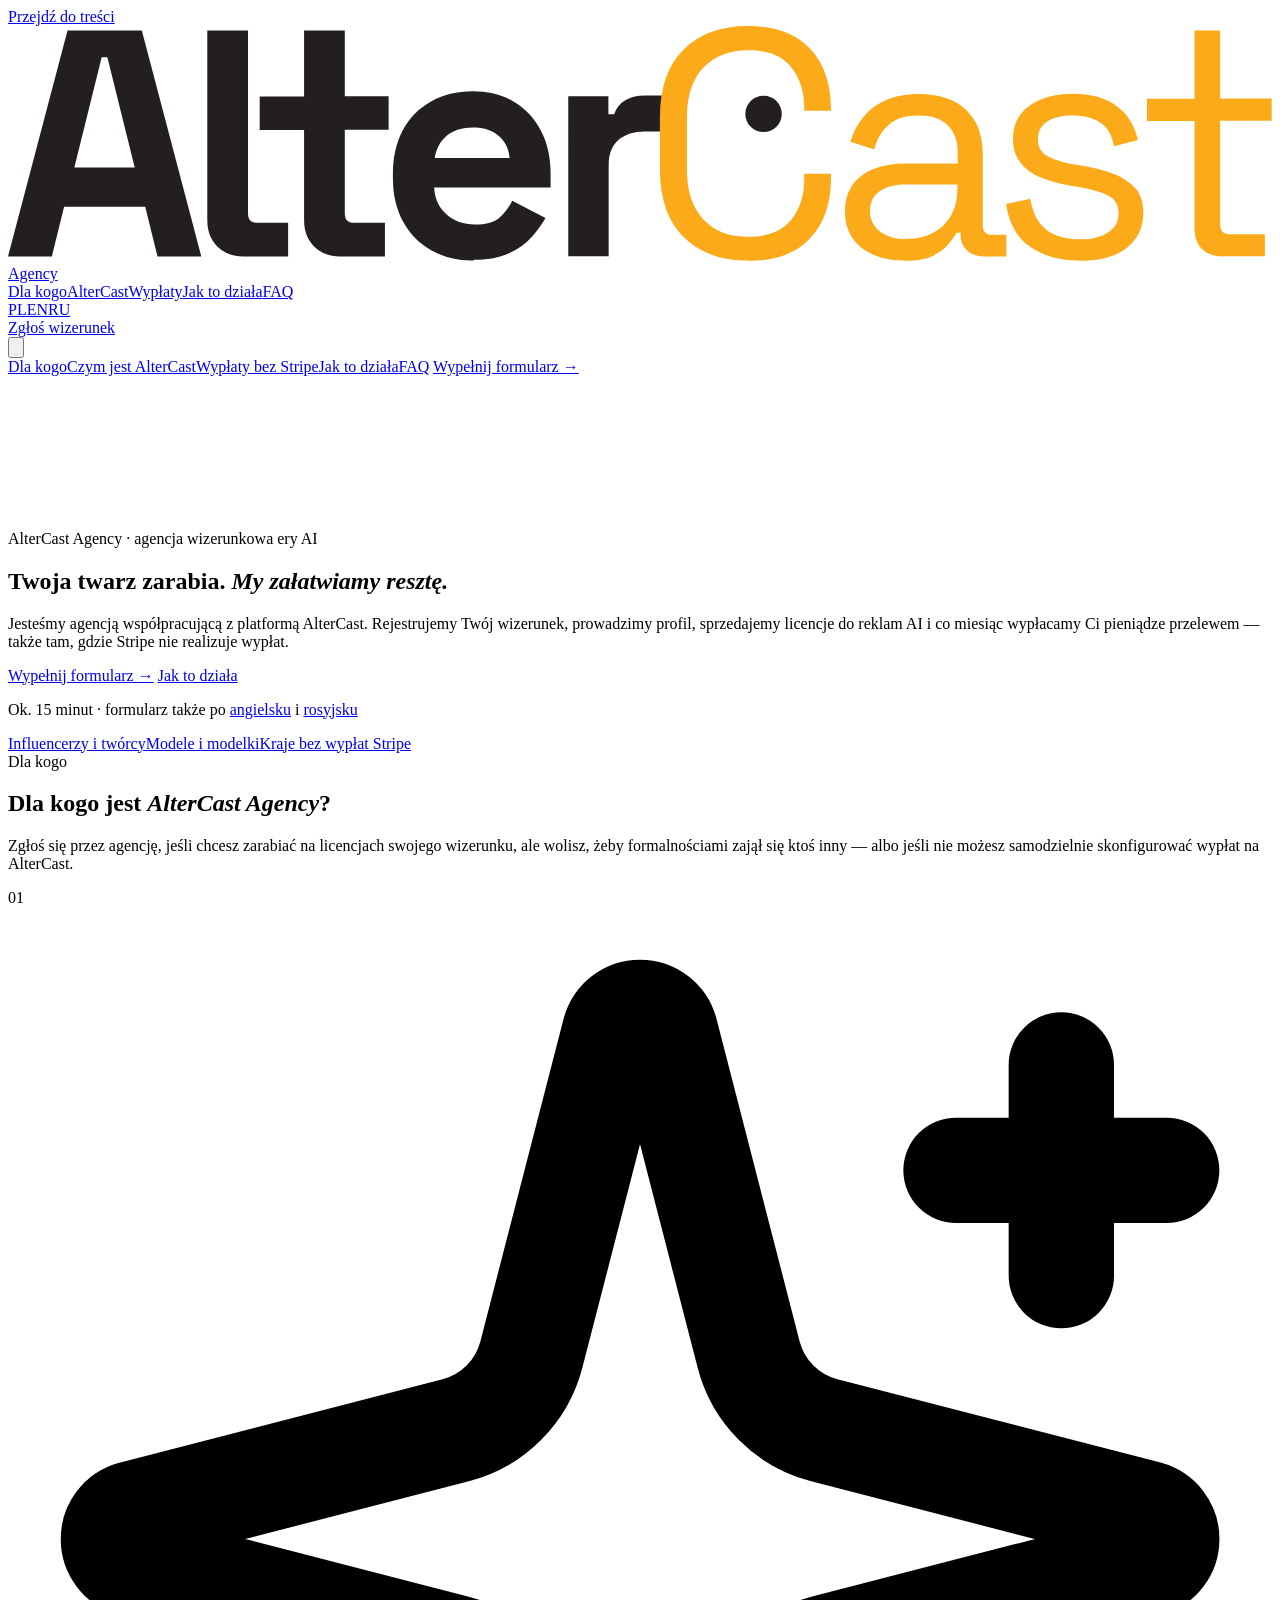
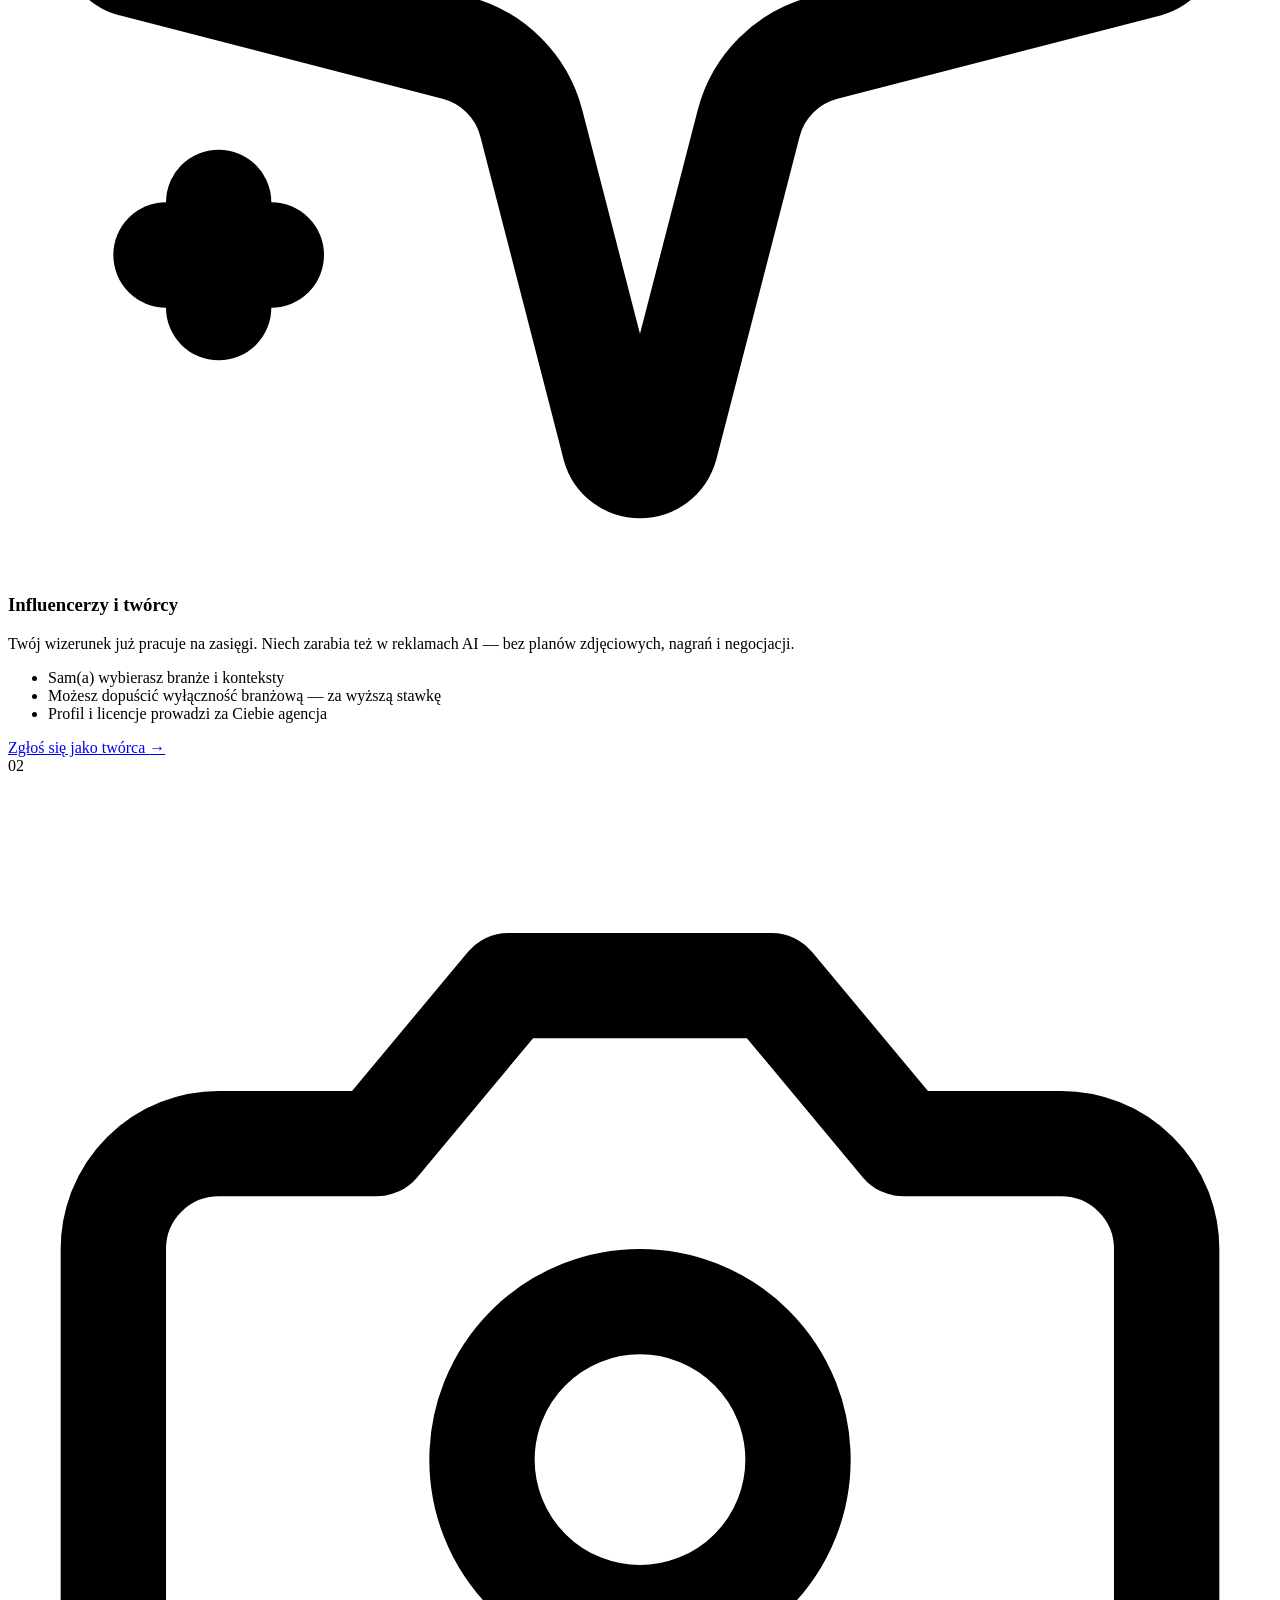
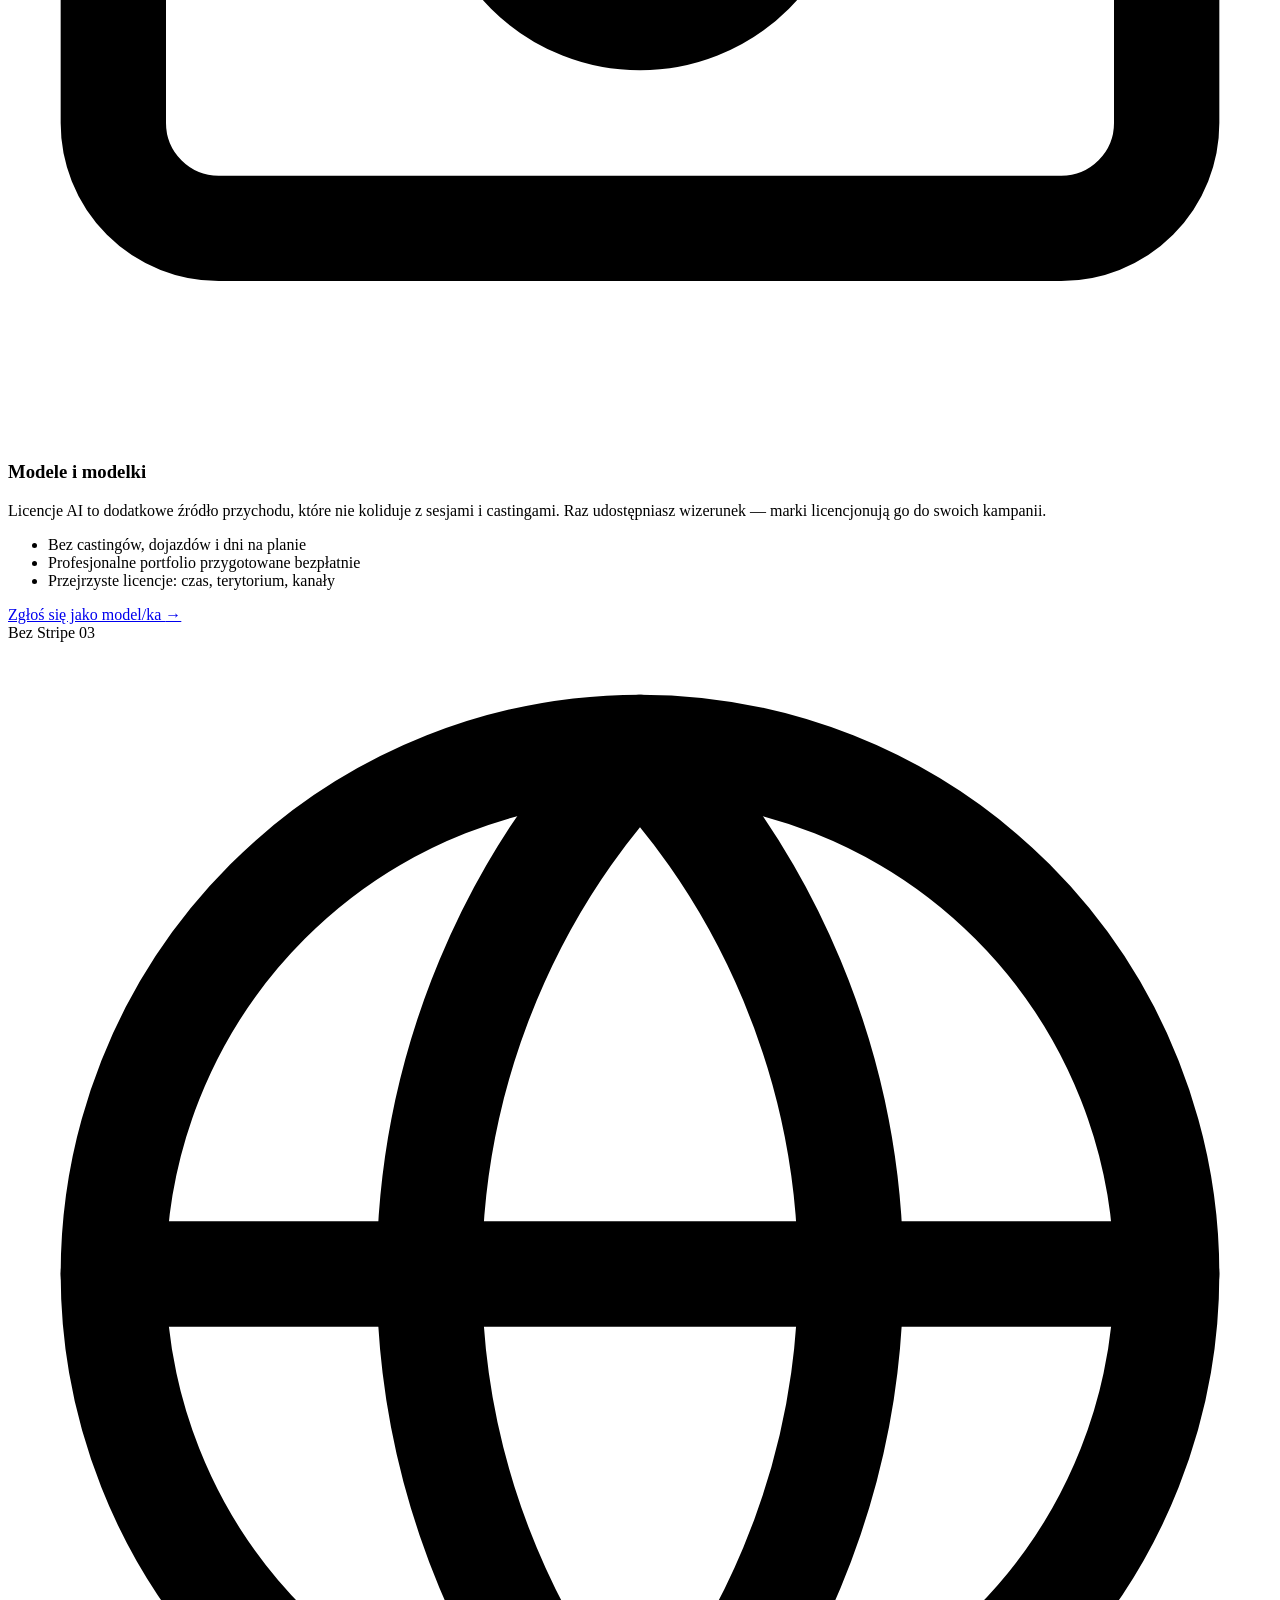
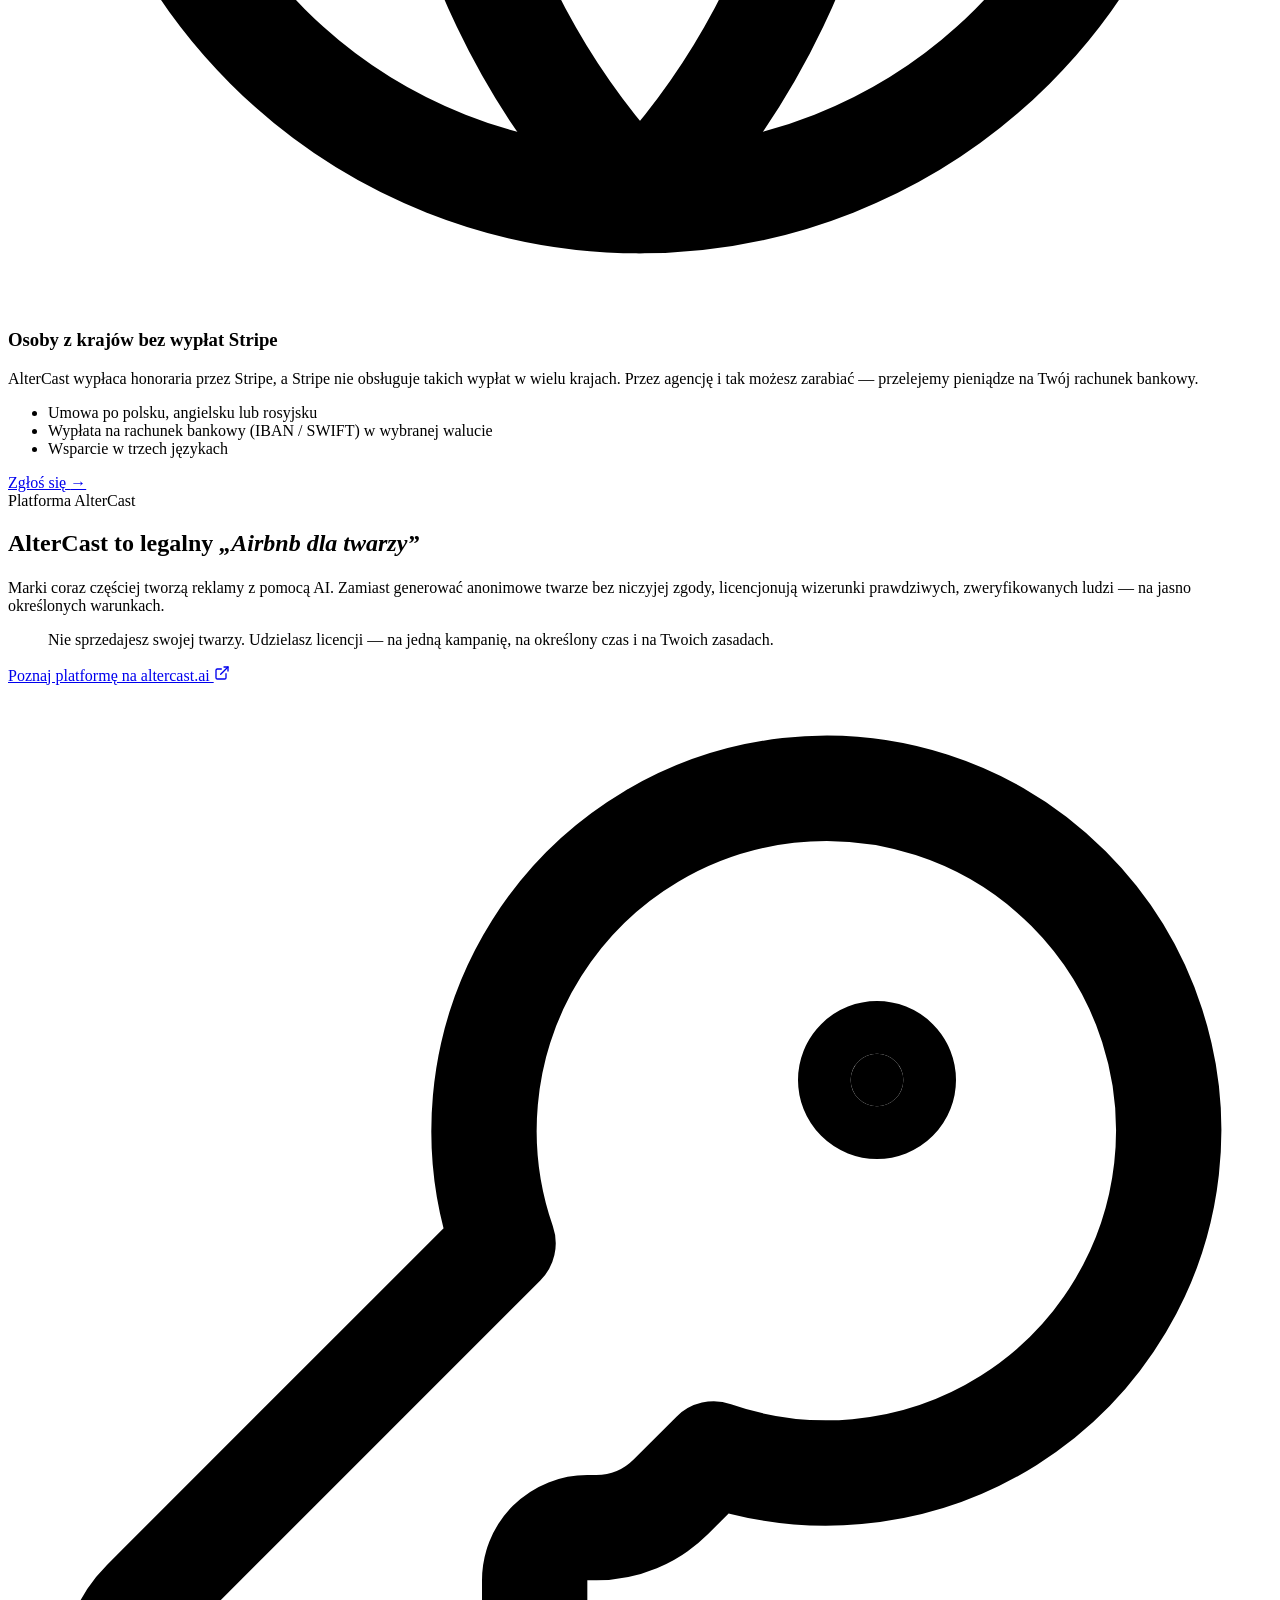
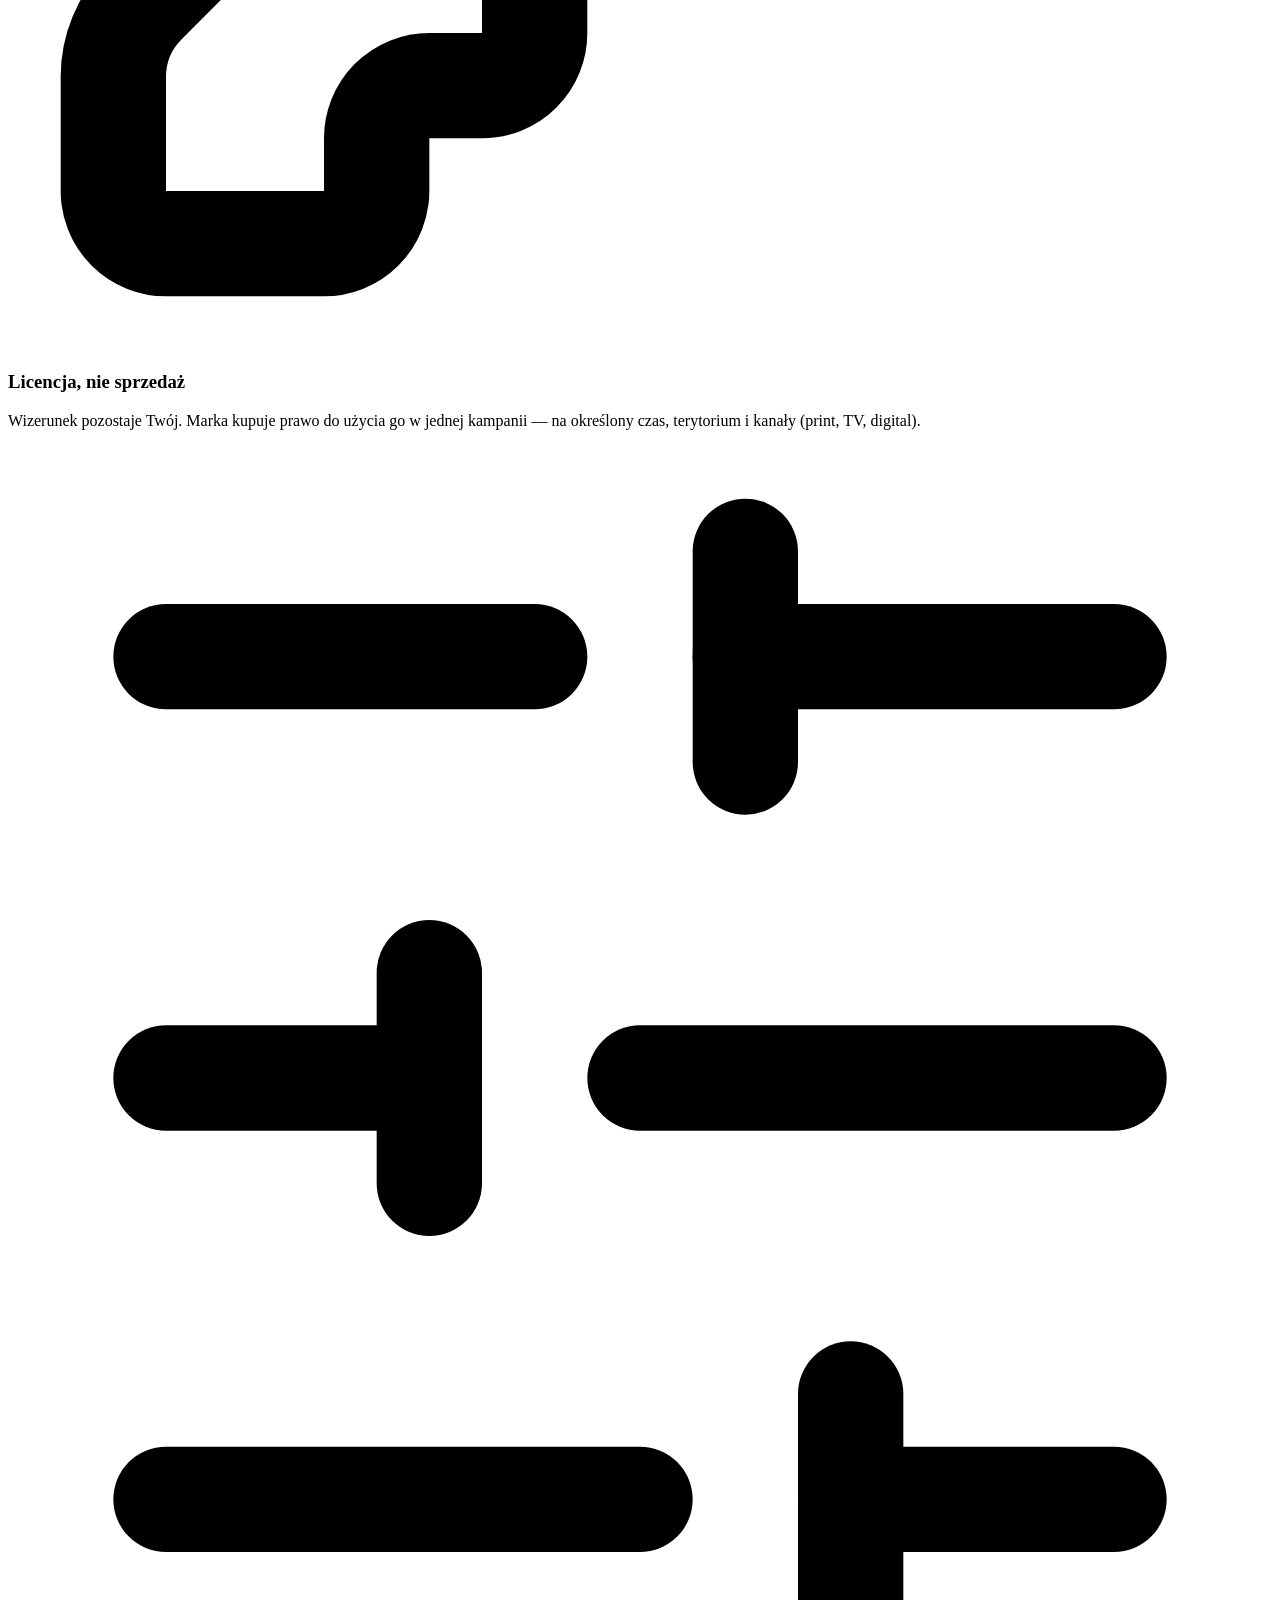
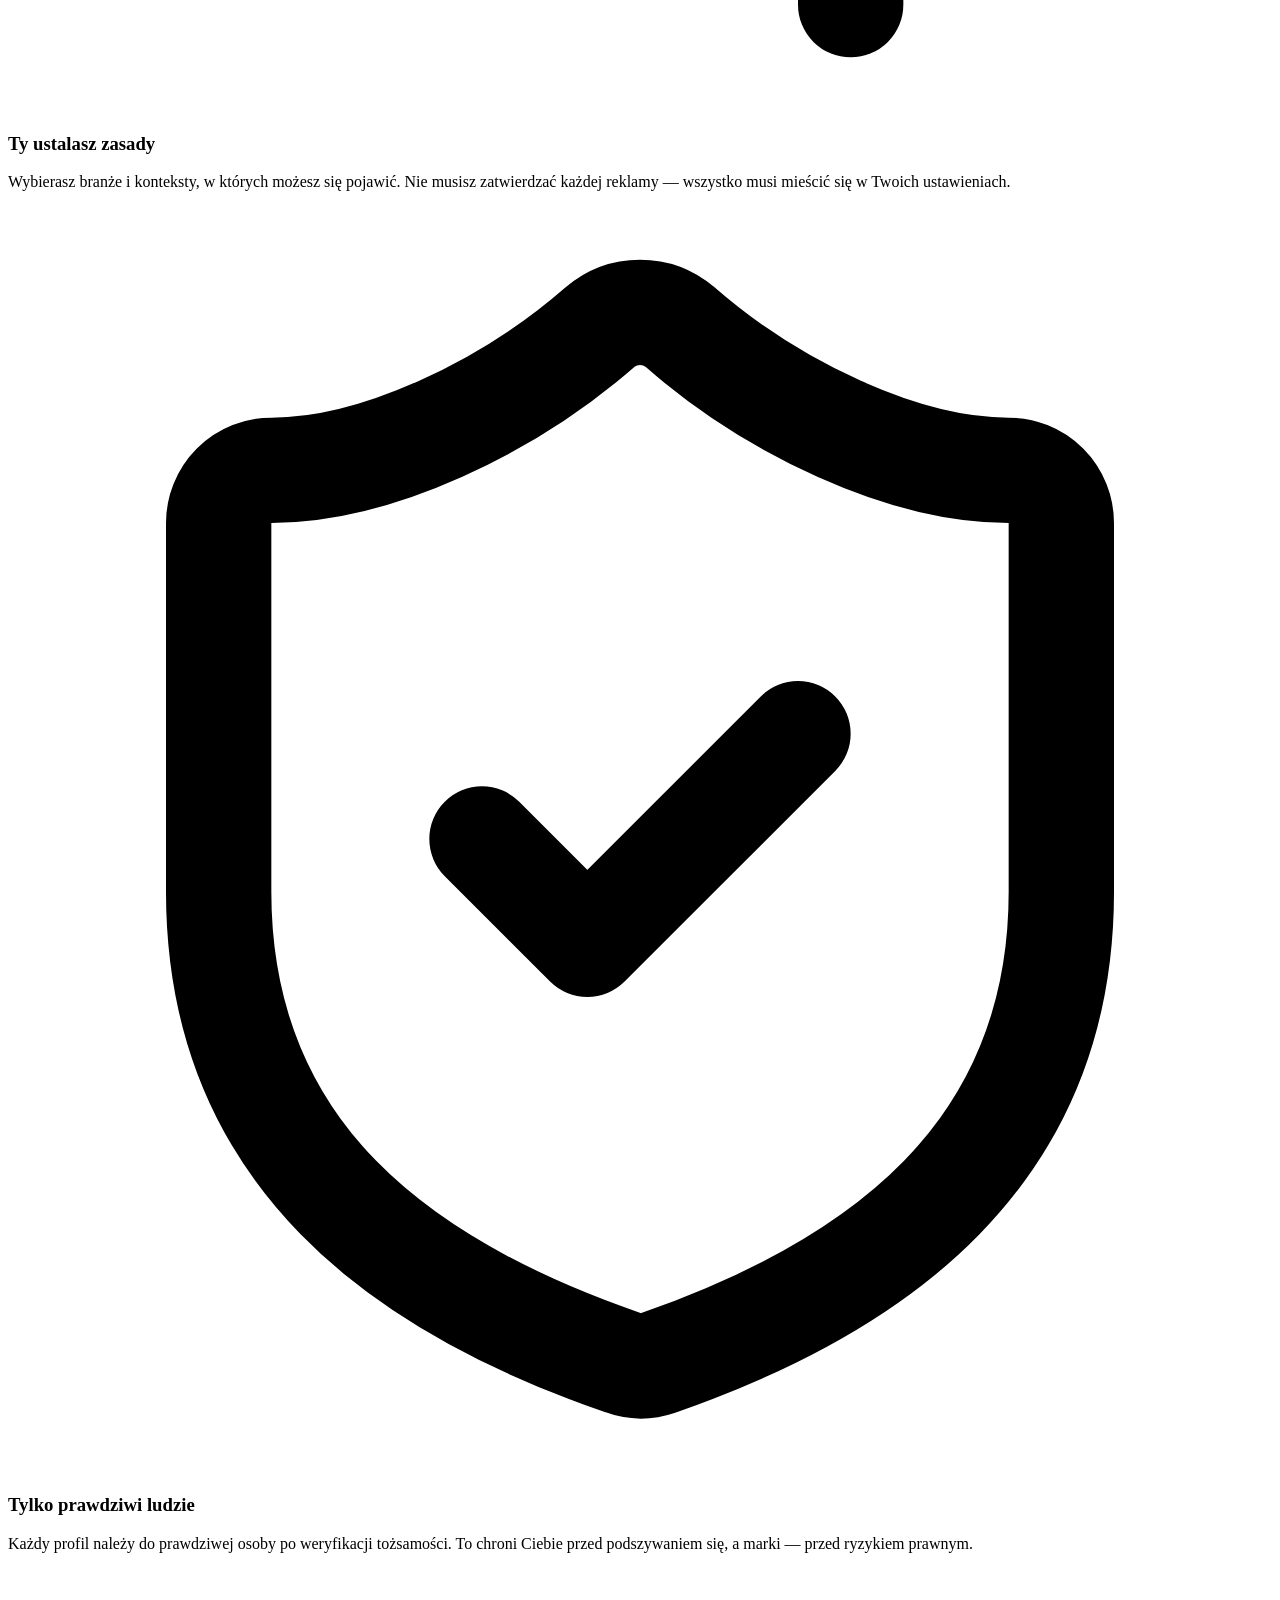
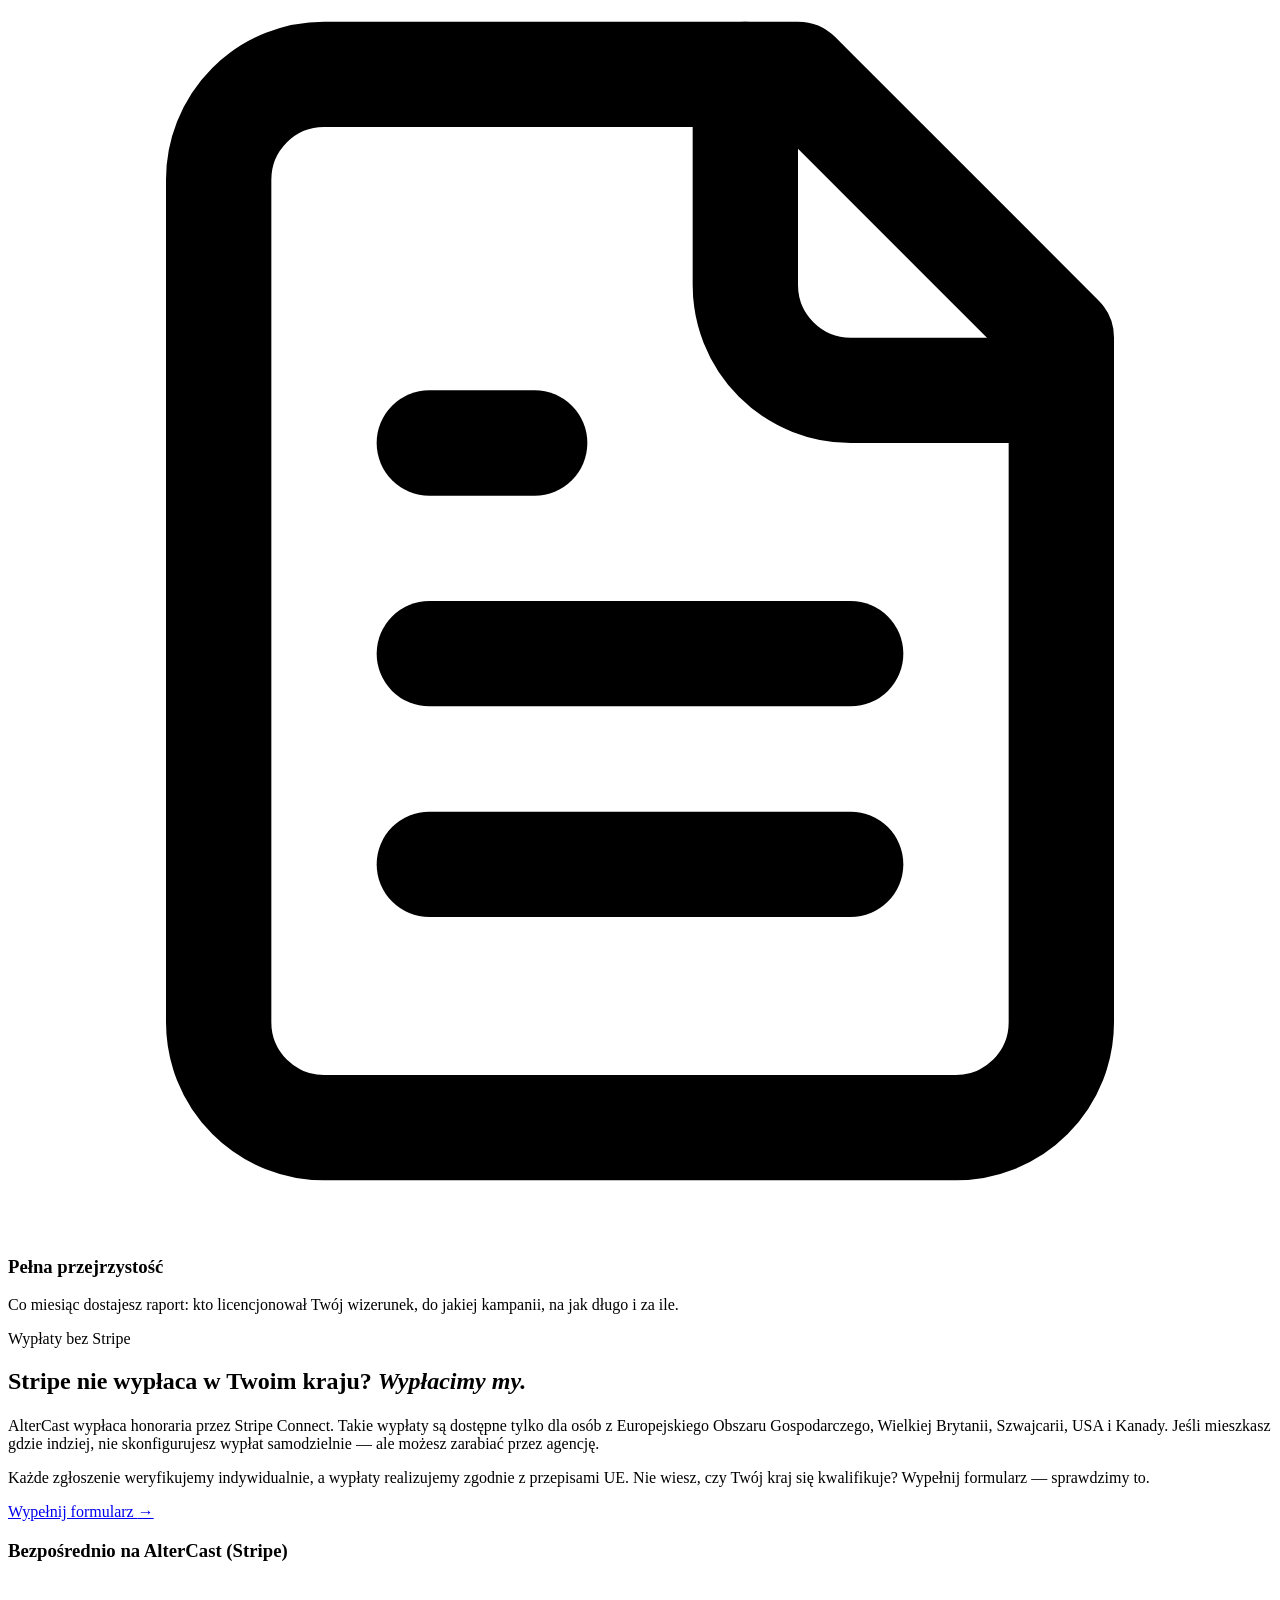
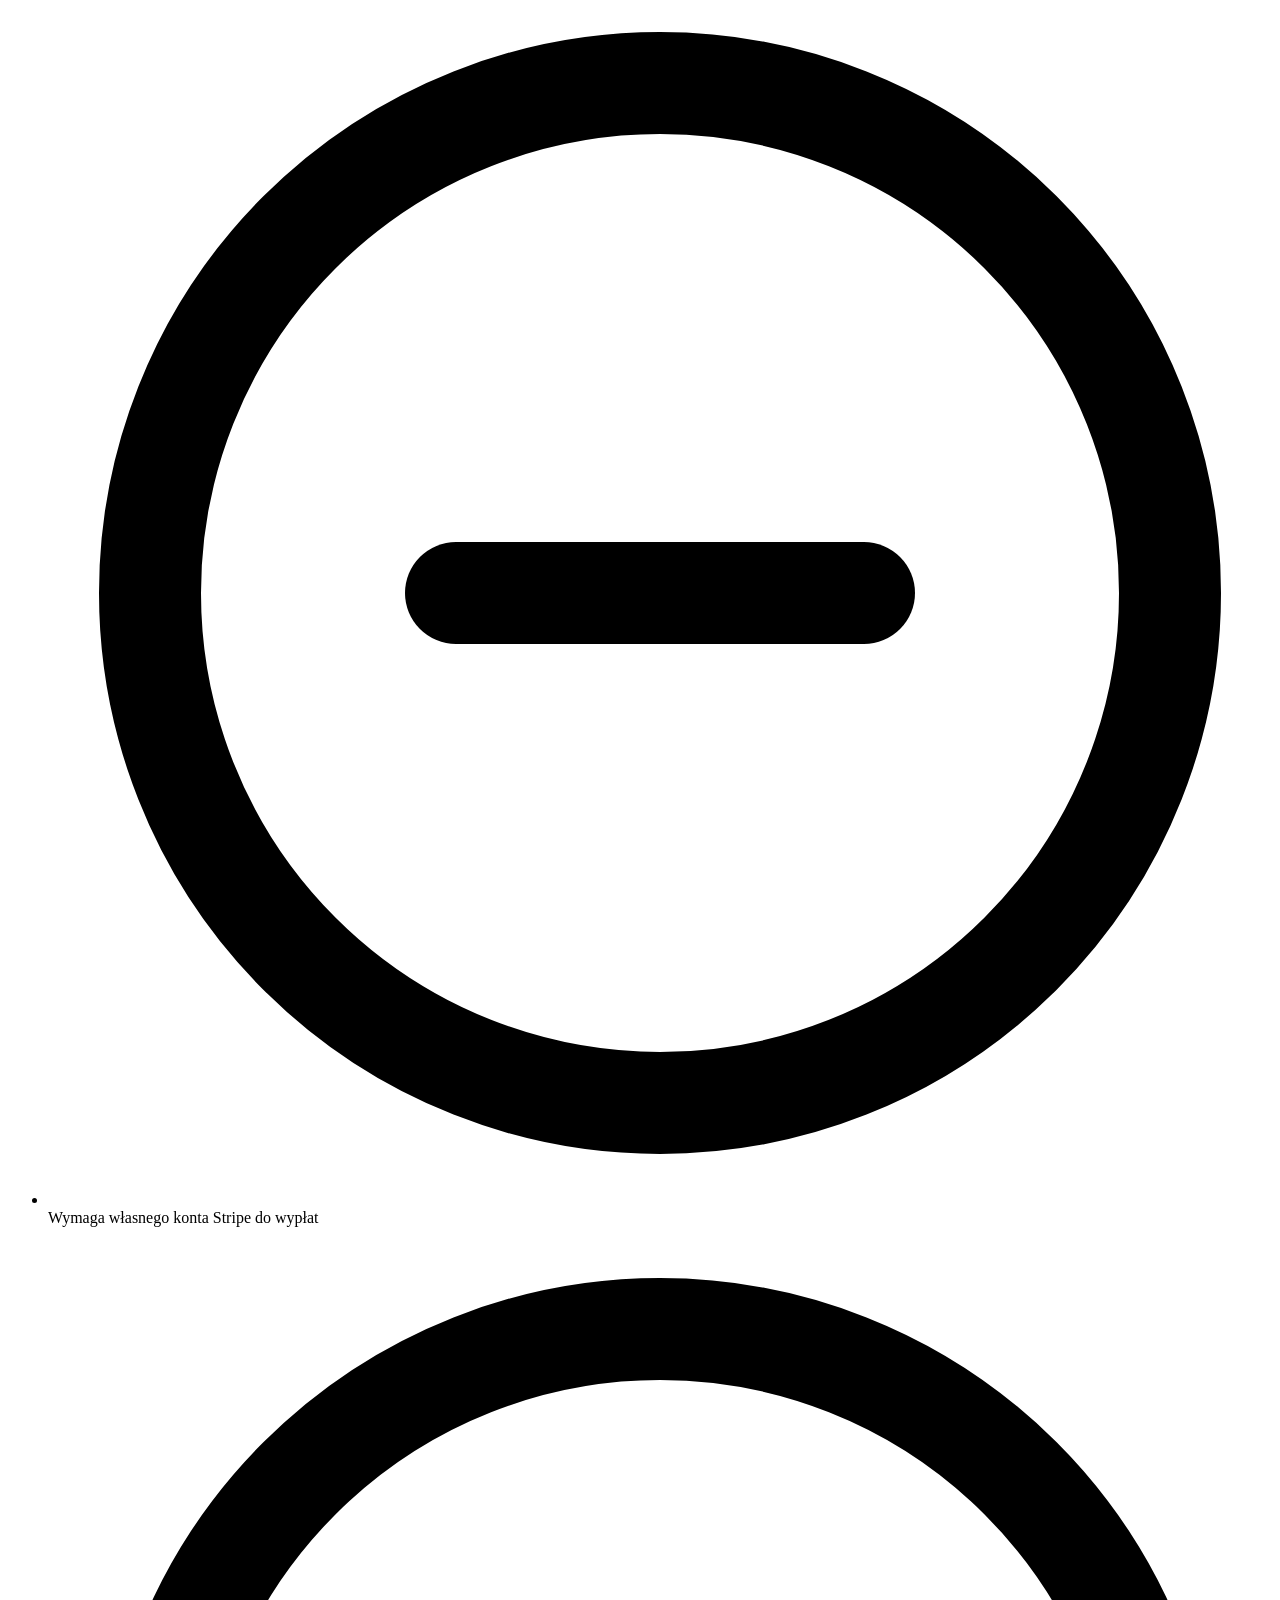
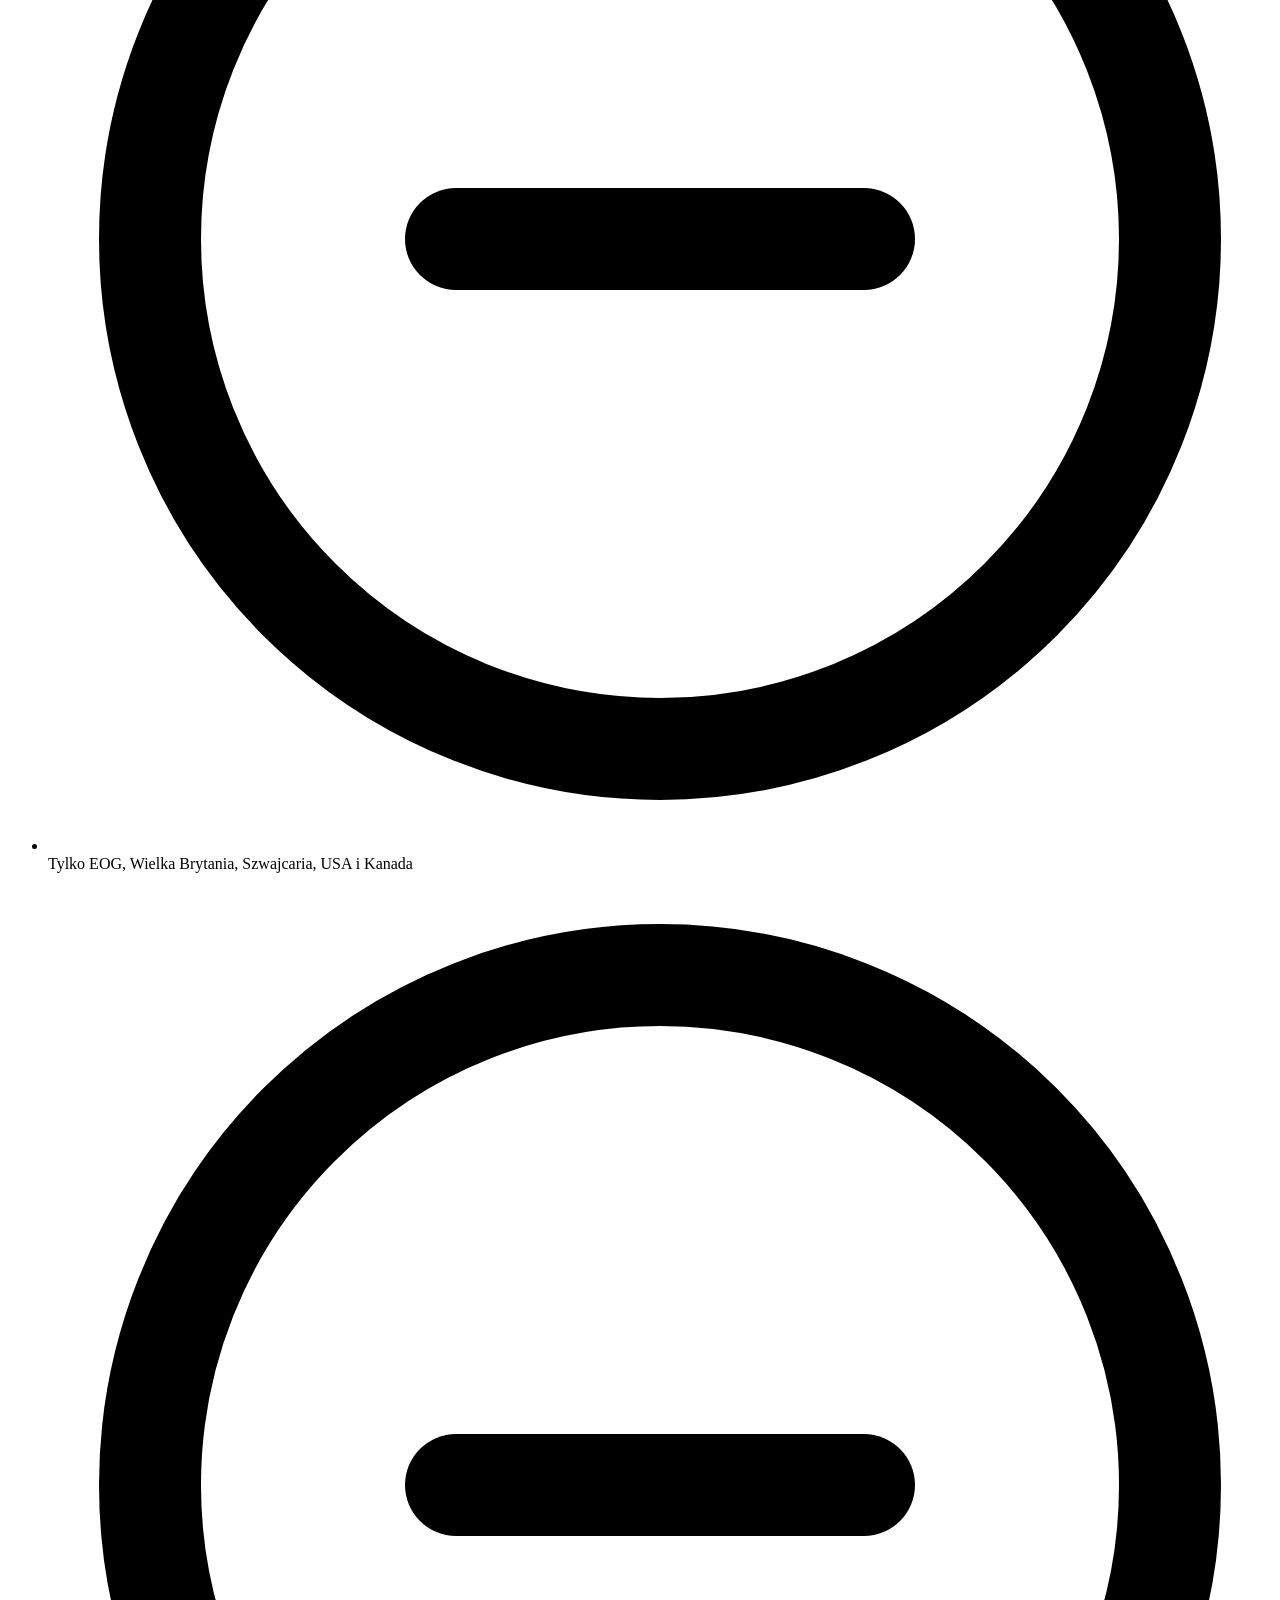
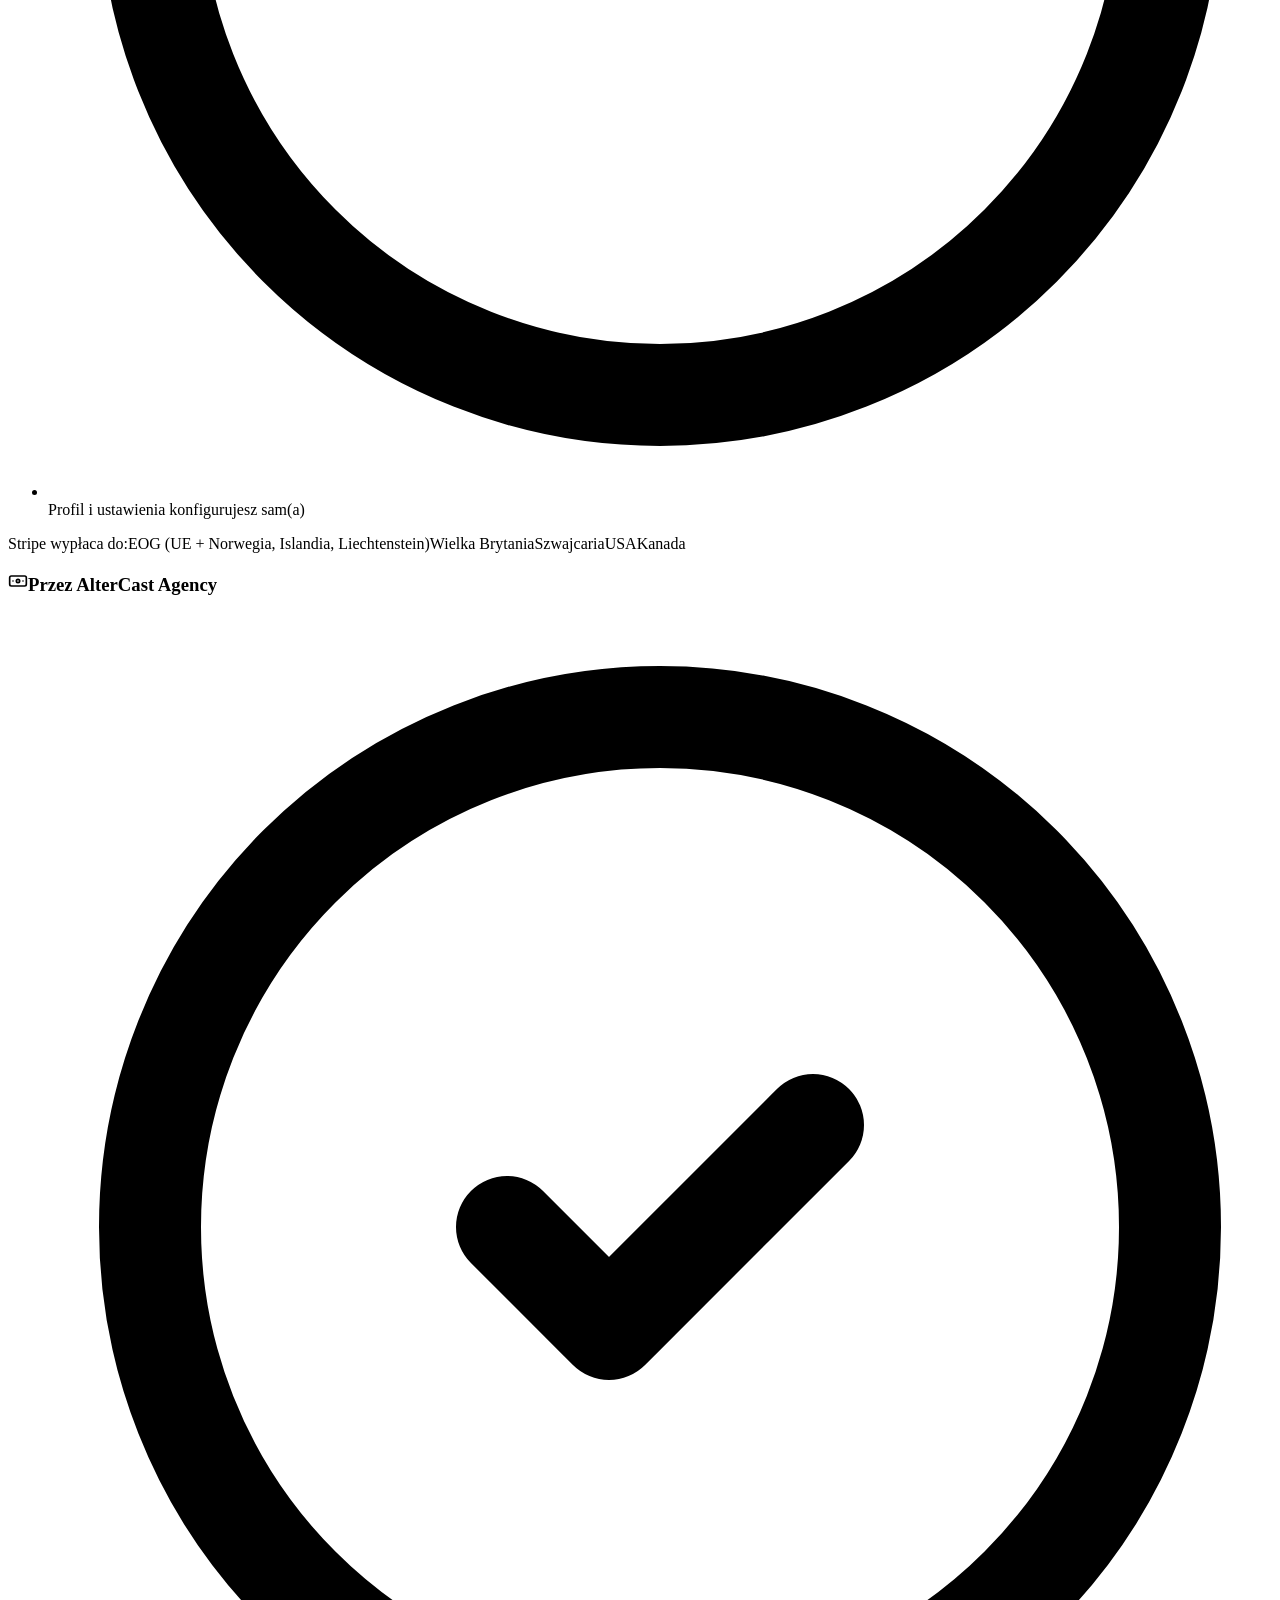
==== index.html @ a560ef98 "Add site root files (index, 404, CNAME, .nojekyll, robots, sitemap)" ====
<!doctype html>
<html lang="pl" class="no-js">
<head>
<meta charset="utf-8">
<meta name="viewport" content="width=device-width, initial-scale=1, viewport-fit=cover">
<title>AlterCast Agency — zarabiaj na licencjach swojego wizerunku w reklamach AI</title>
<meta name="description" content="Agencja współpracująca z platformą AlterCast. Rejestrujemy Twój wizerunek i zarządzamy nim, sprzedajemy licencje do reklam AI i wypłacamy honoraria przelewem — także w krajach, w których Stripe nie realizuje wypłat.">
<link rel="canonical" href="https://altercast.agency/">
<link rel="alternate" hreflang="pl" href="https://altercast.agency/">
<link rel="alternate" hreflang="en" href="https://altercast.agency/en/">
<link rel="alternate" hreflang="ru" href="https://altercast.agency/ru/">
<link rel="alternate" hreflang="x-default" href="https://altercast.agency/en/">
<meta name="theme-color" content="#0f0d0c">
<meta property="og:type" content="website">
<meta property="og:site_name" content="AlterCast Agency">
<meta property="og:title" content="AlterCast Agency — zarabiaj na licencjach swojego wizerunku w reklamach AI">
<meta property="og:description" content="Agencja współpracująca z platformą AlterCast. Rejestrujemy Twój wizerunek i zarządzamy nim, sprzedajemy licencje do reklam AI i wypłacamy honoraria przelewem — także w krajach, w których Stripe nie realizuje wypłat.">
<meta property="og:url" content="https://altercast.agency/">
<meta property="og:locale" content="pl_PL">
<meta property="og:image" content="https://altercast.agency/assets/og-pl.png">
<meta property="og:image:width" content="1200">
<meta property="og:image:height" content="630">
<meta name="twitter:card" content="summary_large_image">
<link rel="icon" type="image/svg+xml" href="assets/icon.svg">
<link rel="apple-touch-icon" href="assets/apple-touch-icon.png">
<link rel="preload" href="assets/fonts/playfair-display-latin-wght-normal.woff2" as="font" type="font/woff2" crossorigin>
<link rel="preload" href="assets/fonts/space-grotesk-latin-wght-normal.woff2" as="font" type="font/woff2" crossorigin>
<link rel="stylesheet" href="assets/style.css?v=20261015c">
<script type="application/ld+json">{"@context":"https://schema.org","@type":"Organization","name":"AlterCast Agency","url":"https://altercast.agency/","email":"contact@altercast.agency","legalName":"APTIV sp. z o.o.","address":{"@type":"PostalAddress","streetAddress":"ul. Władysława IV 43","postalCode":"81-395","addressLocality":"Gdynia","addressCountry":"PL"}}</script>
</head>
<body>
<svg width="0" height="0" style="position:absolute" aria-hidden="true"><symbol id="ac-logo" viewBox="0 0 1104 205"><g fill="var(--logo-wordmark, #231f20)"><path d="M0 201.273L51.9676 3.97577H116.865L168.832 201.273H130.541L119.849 157.788H48.9838L38.2919 201.273H0ZM57.6865 123.497H110.649L86.7784 27.3333H81.8054L57.9351 123.497H57.6865Z"/><path d="M289.675 201.273C280.475 201.273 273.016 198.291 267.297 192.576C261.578 186.861 258.594 179.158 258.594 169.715V90.9455H219.805V61.6242H258.594V3.97577H294.151V61.3758H332.443V90.697H294.151V163.503C294.151 169.218 296.886 171.952 302.108 171.952H329.211V201.273H289.675Z"/><path d="M174.054 61.3758V3.97577H209.611V163.503C209.611 169.218 212.346 171.952 217.568 171.952H244.67V201.273H205.135C195.935 201.273 188.476 198.291 182.757 192.576C177.038 186.861 174.054 179.158 174.054 169.715V61.3758Z"/><path d="M406.789 205C392.865 205 380.681 202.018 369.989 196.055C359.297 190.091 351.092 181.891 345.124 170.958C339.157 160.024 336.173 147.352 336.173 132.691V129.212C336.173 114.551 339.157 101.879 344.876 90.9454C350.594 80.2606 358.8 71.8121 369.492 65.8485C379.935 59.8848 392.119 56.903 406.043 56.903C419.967 56.903 431.654 59.8848 441.849 66.097C452.043 72.3091 460 80.7576 465.47 91.4424C471.189 102.127 473.924 114.8 473.924 128.964V141.139H372.227C372.724 150.83 376.205 158.533 382.919 164.497C389.632 170.461 397.838 173.442 407.784 173.442C417.73 173.442 425.189 171.206 429.665 166.982C434.389 162.758 437.87 157.788 440.357 152.57L469.448 167.727C466.713 172.697 462.984 177.915 458.011 183.63C453.038 189.345 446.324 194.315 438.119 198.291C429.913 202.267 419.221 204.255 406.54 204.255L406.789 205ZM372.724 115.297H438.119C437.373 107.097 434.14 100.636 428.421 95.9151C422.703 90.9454 415.243 88.7091 406.043 88.7091C396.843 88.7091 388.886 91.1939 383.167 95.9151C377.449 100.885 373.967 107.345 372.724 115.297Z"/><path d="M489.34 201.273V61.3758H524.4V77.0303H529.373C531.362 71.3152 534.843 67.3394 539.567 64.6061C544.292 61.8727 550.011 60.6303 556.227 60.6303H580.346V92.1879H555.73C546.778 92.1879 539.319 94.6727 533.351 99.3939C527.632 104.115 524.649 111.57 524.649 121.509V201.024H489.092L489.34 201.273Z"/><path d="M659.914 92.6848C668.702 92.6848 675.827 85.5648 675.827 76.7818C675.827 67.9988 668.702 60.8788 659.914 60.8788C651.125 60.8788 644 67.9988 644 76.7818C644 85.5648 651.125 92.6848 659.914 92.6848Z"/></g><g fill="var(--logo-accent, #fbaa19)"><path d="M646.486 205C622.865 205 604.216 198.291 590.292 184.624C576.367 170.958 569.405 151.079 569.405 124.988V80.0121C569.405 53.9212 576.367 34.0424 590.292 20.3758C604.216 6.70909 622.865 0 646.486 0C670.108 0 687.762 6.46061 700.194 19.3818C712.627 32.303 718.843 50.1939 718.843 72.5576V74.0485H695.47V71.8121C695.47 56.903 691.492 44.7273 683.535 35.2848C675.578 25.8424 663.146 21.1212 646.486 21.1212C629.827 21.1212 616.649 26.3394 607.2 36.5273C597.751 46.7151 593.027 61.1273 593.027 79.5152V125.733C593.027 144.121 597.751 158.533 607.2 168.721C616.649 178.909 629.578 184.127 646.486 184.127C663.394 184.127 675.578 179.406 683.535 169.964C691.492 160.521 695.47 148.345 695.47 133.436V128.964H718.843V132.691C718.843 155.303 712.627 172.945 700.194 185.867C687.762 198.788 669.859 205.248 646.486 205.248V205Z"/><path d="M782.497 205C772.8 205 764.097 203.261 756.389 200.03C748.432 196.552 742.216 191.83 737.74 185.37C733.265 178.909 731.027 171.206 731.027 162.012C731.027 152.818 733.265 144.867 737.74 138.655C742.216 132.442 748.432 127.97 756.389 124.739C764.346 121.758 773.048 120.018 782.994 120.018H829.492V109.83C829.492 100.139 826.508 92.4364 820.789 86.7212C815.07 81.0061 806.616 78.2727 795.178 78.2727C783.74 78.2727 775.535 81.0061 769.319 86.2242C763.103 91.6909 758.876 98.6485 756.638 107.842L735.751 101.133C737.989 93.4303 741.47 86.4727 746.443 80.2606C751.416 74.0485 757.881 68.8303 766.086 65.103C774.292 61.3758 783.989 59.3879 795.427 59.3879C813.081 59.3879 826.757 63.8606 836.703 73.0545C846.4 82.2485 851.373 94.9212 851.373 111.57V173.939C851.373 179.655 854.108 182.388 859.33 182.388H872.011V201.273H852.616C846.4 201.273 841.427 199.533 837.697 196.055C833.967 192.576 831.978 187.855 831.978 182.139V180.648H828.497C826.508 184.127 823.773 187.855 820.292 191.83C816.811 195.806 812.086 198.788 806.119 201.521C800.151 204.006 792.194 205.248 782.746 205.248L782.497 205ZM784.984 185.867C798.162 185.867 808.854 181.891 817.059 174.188C825.265 166.485 829.243 155.552 829.243 141.388V138.406H783.492C774.54 138.406 767.33 140.394 761.611 144.121C755.892 147.848 752.908 153.812 752.908 161.515C752.908 169.218 755.892 175.182 761.859 179.655C767.827 184.127 775.535 186.115 784.735 186.115L784.984 185.867Z"/><path d="M936.411 205C919.254 205 904.832 201.024 893.146 193.073C881.459 185.121 874.249 172.697 871.762 155.552L892.897 150.83C894.389 159.776 897.124 166.982 901.351 172.2C905.578 177.418 910.551 181.145 916.768 183.133C922.984 185.37 929.449 186.364 936.411 186.364C946.854 186.364 954.811 184.376 961.027 180.152C967.243 175.927 969.978 170.461 969.978 163.503C969.978 156.545 966.995 151.327 961.276 148.345C955.557 145.364 947.6 143.127 937.654 141.139L925.968 139.152C917.016 137.661 909.059 135.176 901.6 132.194C894.141 129.212 888.422 124.739 884.195 119.273C879.968 113.806 877.73 107.097 877.73 98.6485C877.73 86.2243 882.454 76.5333 892.151 69.5758C901.849 62.6182 914.53 59.1394 930.195 59.1394C945.859 59.1394 958.541 62.6182 968.238 69.8242C977.935 76.7818 984.151 86.7212 986.886 99.6424L966 105.109C964.259 95.1697 960.281 88.2121 953.816 84.2364C947.351 80.2606 939.643 78.2727 930.195 78.2727C920.746 78.2727 913.286 80.0121 907.816 83.4909C902.346 86.9697 899.611 92.1879 899.611 98.897C899.611 105.606 902.097 110.327 907.319 113.309C912.541 116.291 919.503 118.776 927.957 120.267L939.643 122.255C949.341 123.994 958.292 126.23 966 129.212C973.708 132.194 979.924 136.418 984.649 141.636C989.373 146.855 991.611 154.309 991.611 163.006C991.611 176.424 986.638 186.861 976.443 194.315C966.497 201.77 952.822 205.249 935.914 205.249L936.411 205Z"/><path d="M1060.98 201.273C1053.03 201.273 1047.06 199.036 1042.83 194.812C1038.61 190.588 1036.37 184.624 1036.37 177.17V82.9939H994.843V63.6121H1036.37V3.97577H1058.75V63.3636H1103.75V82.7455H1058.75V173.442C1058.75 179.158 1061.48 181.891 1066.95 181.891H1097.78V201.024H1061.23L1060.98 201.273Z"/></g></symbol></svg>
<a class="skip" href="#main">Przejdź do treści</a>
<header class="site-header">
  <div class="wrap">
    <a class="brand" href="./" aria-label="AlterCast Agency"><svg viewBox="0 0 1104 205" role="img" aria-label="AlterCast"><use href="#ac-logo"/></svg><span class="brand-tag">Agency</span></a>
    <nav class="nav" aria-label="Main"><a href="#dla-kogo">Dla kogo</a><a href="#altercast">AlterCast</a><a href="#wyplaty">Wypłaty</a><a href="#jak-to-dziala">Jak to działa</a><a href="#faq">FAQ</a></nav>
    <div class="header-actions">
      <nav class="lang" aria-label="Język strony"><a href="./" hreflang="pl" lang="pl" aria-current="true">PL</a><a href="en/" hreflang="en" lang="en">EN</a><a href="ru/" hreflang="ru" lang="ru">RU</a></nav>
      <a class="btn btn-sm" href="formularz/">Zgłoś wizerunek</a>
    </div>
    <button class="menu-btn" type="button" aria-expanded="false" aria-controls="mobile-panel" aria-label="Menu"><svg viewBox="0 0 24 24" fill="none" stroke="currentColor" stroke-width="2" stroke-linecap="round" stroke-linejoin="round" aria-hidden="true"><line x1="4" x2="20" y1="6" y2="6"/><line x1="4" x2="20" y1="12" y2="12"/><line x1="4" x2="20" y1="18" y2="18"/></svg></button>
  </div>
  <div class="mobile-panel" id="mobile-panel">
    <a class="m-link" href="#dla-kogo">Dla kogo</a><a class="m-link" href="#altercast">Czym jest AlterCast</a><a class="m-link" href="#wyplaty">Wypłaty bez Stripe</a><a class="m-link" href="#jak-to-dziala">Jak to działa</a><a class="m-link" href="#faq">FAQ</a>
    <a class="btn" href="formularz/">Wypełnij formularz <span class="arr" aria-hidden="true">→</span></a>
  </div>
</header>
<main id="main">
<section class="hero" aria-labelledby="hero-title">
  <video autoplay muted loop playsinline preload="metadata" poster="https://altercast.ai/hero-poster.jpg" aria-hidden="true">
    <source src="https://altercast.ai/hero-movie-v2.mp4" type="video/mp4">
  </video>
  <div class="wrap hero-inner">
    <span class="badge"><span class="dot"></span>AlterCast Agency · agencja wizerunkowa ery AI</span>
    <h1 class="h1" id="hero-title"><span>Twoja twarz zarabia.</span> <span><em>My załatwiamy resztę.</em></span></h1>
    <p class="hero-sub">Jesteśmy agencją współpracującą z platformą AlterCast. Rejestrujemy Twój wizerunek, prowadzimy profil, sprzedajemy licencje do reklam AI i co miesiąc wypłacamy Ci pieniądze przelewem — także tam, gdzie Stripe nie realizuje wypłat.</p>
    <div class="hero-ctas">
      <a class="btn" href="formularz/">Wypełnij formularz <span class="arr" aria-hidden="true">→</span></a>
      <a class="btn btn-ghost" href="#jak-to-dziala">Jak to działa</a>
    </div>
    <p class="hero-note">Ok. 15 minut · formularz także po <a href="en/form/">angielsku</a> i <a href="ru/anketa/">rosyjsku</a></p>
    <div class="audience-pills"><a href="#dla-kogo">Influencerzy i twórcy</a><a href="#dla-kogo">Modele i modelki</a><a href="#wyplaty">Kraje bez wypłat Stripe</a></div>
  </div>
</section>

<section class="section cream" id="dla-kogo" aria-labelledby="aud-title">
  <div class="wrap">
    <div class="section-head reveal">
      <span class="eyebrow">Dla kogo</span>
      <h2 class="h2" id="aud-title">Dla kogo jest <em>AlterCast Agency</em>?</h2>
      <p class="lead">Zgłoś się przez agencję, jeśli chcesz zarabiać na licencjach swojego wizerunku, ale wolisz, żeby formalnościami zajął się ktoś inny — albo jeśli nie możesz samodzielnie skonfigurować wypłat na AlterCast.</p>
    </div>
    <div class="cards-3">
    <article class="card reveal">
      
      <span class="card-num">01</span>
      <div class="card-icon"><svg viewBox="0 0 24 24" fill="none" stroke="currentColor" stroke-width="2" stroke-linecap="round" stroke-linejoin="round" aria-hidden="true"><path d="M9.937 15.5A2 2 0 0 0 8.5 14.063l-6.135-1.582a.5.5 0 0 1 0-.962L8.5 9.936A2 2 0 0 0 9.937 8.5l1.582-6.135a.5.5 0 0 1 .963 0L14.063 8.5A2 2 0 0 0 15.5 9.937l6.135 1.581a.5.5 0 0 1 0 .964L15.5 14.063a2 2 0 0 0-1.437 1.437l-1.582 6.135a.5.5 0 0 1-.963 0z"/><path d="M20 3v4"/><path d="M22 5h-4"/><path d="M4 17v2"/><path d="M5 18H3"/></svg></div>
      <h3>Influencerzy i twórcy</h3>
      <p>Twój wizerunek już pracuje na zasięgi. Niech zarabia też w reklamach AI — bez planów zdjęciowych, nagrań i negocjacji.</p>
      <ul class="ticks"><li>Sam(a) wybierasz branże i konteksty</li><li>Możesz dopuścić wyłączność branżową — za wyższą stawkę</li><li>Profil i licencje prowadzi za Ciebie agencja</li></ul>
      <a class="btn btn-dark" href="formularz/">Zgłoś się jako twórca <span class="arr" aria-hidden="true">→</span></a>
    </article>
    <article class="card reveal">
      
      <span class="card-num">02</span>
      <div class="card-icon"><svg viewBox="0 0 24 24" fill="none" stroke="currentColor" stroke-width="2" stroke-linecap="round" stroke-linejoin="round" aria-hidden="true"><path d="M14.5 4h-5L7 7H4a2 2 0 0 0-2 2v9a2 2 0 0 0 2 2h16a2 2 0 0 0 2-2V9a2 2 0 0 0-2-2h-3l-2.5-3z"/><circle cx="12" cy="13" r="3"/></svg></div>
      <h3>Modele i modelki</h3>
      <p>Licencje AI to dodatkowe źródło przychodu, które nie koliduje z sesjami i castingami. Raz udostępniasz wizerunek — marki licencjonują go do swoich kampanii.</p>
      <ul class="ticks"><li>Bez castingów, dojazdów i dni na planie</li><li>Profesjonalne portfolio przygotowane bezpłatnie</li><li>Przejrzyste licencje: czas, terytorium, kanały</li></ul>
      <a class="btn btn-dark" href="formularz/">Zgłoś się jako model/ka <span class="arr" aria-hidden="true">→</span></a>
    </article>
    <article class="card featured reveal">
      <span class="tag">Bez Stripe</span>
      <span class="card-num">03</span>
      <div class="card-icon"><svg viewBox="0 0 24 24" fill="none" stroke="currentColor" stroke-width="2" stroke-linecap="round" stroke-linejoin="round" aria-hidden="true"><circle cx="12" cy="12" r="10"/><path d="M12 2a14.5 14.5 0 0 0 0 20 14.5 14.5 0 0 0 0-20"/><path d="M2 12h20"/></svg></div>
      <h3>Osoby z krajów bez wypłat Stripe</h3>
      <p>AlterCast wypłaca honoraria przez Stripe, a Stripe nie obsługuje takich wypłat w wielu krajach. Przez agencję i tak możesz zarabiać — przelejemy pieniądze na Twój rachunek bankowy.</p>
      <ul class="ticks"><li>Umowa po polsku, angielsku lub rosyjsku</li><li>Wypłata na rachunek bankowy (IBAN / SWIFT) w wybranej walucie</li><li>Wsparcie w trzech językach</li></ul>
      <a class="btn" href="formularz/">Zgłoś się <span class="arr" aria-hidden="true">→</span></a>
    </article>
    </div>
  </div>
</section>

<section class="section" id="altercast" aria-labelledby="about-title">
  <div class="wrap about">
    <div class="reveal">
      <span class="eyebrow">Platforma AlterCast</span>
      <h2 class="h2" id="about-title">AlterCast to legalny <em>„Airbnb dla twarzy”</em></h2>
      <p class="lead" style="margin-top:22px">Marki coraz częściej tworzą reklamy z pomocą AI. Zamiast generować anonimowe twarze bez niczyjej zgody, licencjonują wizerunki prawdziwych, zweryfikowanych ludzi — na jasno określonych warunkach.</p>
      <blockquote class="about-quote">Nie sprzedajesz swojej twarzy. Udzielasz licencji — na jedną kampanię, na określony czas i na Twoich zasadach.</blockquote>
      <a class="link-arrow" href="https://altercast.ai/" target="_blank" rel="noopener">Poznaj platformę na altercast.ai <svg width="16" height="16" viewBox="0 0 24 24" fill="none" stroke="currentColor" stroke-width="2" stroke-linecap="round" stroke-linejoin="round" aria-hidden="true"><path d="M15 3h6v6"/><path d="M10 14 21 3"/><path d="M18 13v6a2 2 0 0 1-2 2H5a2 2 0 0 1-2-2V8a2 2 0 0 1 2-2h6"/></svg></a>
    </div>
    <div class="features reveal"><div class="feature"><div class="f-ico"><svg viewBox="0 0 24 24" fill="none" stroke="currentColor" stroke-width="2" stroke-linecap="round" stroke-linejoin="round" aria-hidden="true"><path d="M2.586 17.414A2 2 0 0 0 2 18.828V21a1 1 0 0 0 1 1h3a1 1 0 0 0 1-1v-1a1 1 0 0 1 1-1h1a1 1 0 0 0 1-1v-1a1 1 0 0 1 1-1h.172a2 2 0 0 0 1.414-.586l.814-.814a6.5 6.5 0 1 0-4-4z"/><circle cx="16.5" cy="7.5" r=".5" fill="currentColor"/></svg></div><h3>Licencja, nie sprzedaż</h3><p>Wizerunek pozostaje Twój. Marka kupuje prawo do użycia go w jednej kampanii — na określony czas, terytorium i kanały (print, TV, digital).</p></div><div class="feature"><div class="f-ico"><svg viewBox="0 0 24 24" fill="none" stroke="currentColor" stroke-width="2" stroke-linecap="round" stroke-linejoin="round" aria-hidden="true"><line x1="21" x2="14" y1="4" y2="4"/><line x1="10" x2="3" y1="4" y2="4"/><line x1="21" x2="12" y1="12" y2="12"/><line x1="8" x2="3" y1="12" y2="12"/><line x1="21" x2="16" y1="20" y2="20"/><line x1="12" x2="3" y1="20" y2="20"/><line x1="14" x2="14" y1="2" y2="6"/><line x1="8" x2="8" y1="10" y2="14"/><line x1="16" x2="16" y1="18" y2="22"/></svg></div><h3>Ty ustalasz zasady</h3><p>Wybierasz branże i konteksty, w których możesz się pojawić. Nie musisz zatwierdzać każdej reklamy — wszystko musi mieścić się w Twoich ustawieniach.</p></div><div class="feature"><div class="f-ico"><svg viewBox="0 0 24 24" fill="none" stroke="currentColor" stroke-width="2" stroke-linecap="round" stroke-linejoin="round" aria-hidden="true"><path d="M20 13c0 5-3.5 7.5-7.66 8.95a1 1 0 0 1-.67-.01C7.5 20.5 4 18 4 13V6a1 1 0 0 1 1-1c2 0 4.5-1.2 6.24-2.72a1.17 1.17 0 0 1 1.52 0C14.51 3.81 17 5 19 5a1 1 0 0 1 1 1z"/><path d="m9 12 2 2 4-4"/></svg></div><h3>Tylko prawdziwi ludzie</h3><p>Każdy profil należy do prawdziwej osoby po weryfikacji tożsamości. To chroni Ciebie przed podszywaniem się, a marki — przed ryzykiem prawnym.</p></div><div class="feature"><div class="f-ico"><svg viewBox="0 0 24 24" fill="none" stroke="currentColor" stroke-width="2" stroke-linecap="round" stroke-linejoin="round" aria-hidden="true"><path d="M15 2H6a2 2 0 0 0-2 2v16a2 2 0 0 0 2 2h12a2 2 0 0 0 2-2V7Z"/><path d="M14 2v4a2 2 0 0 0 2 2h4"/><path d="M10 9H8"/><path d="M16 13H8"/><path d="M16 17H8"/></svg></div><h3>Pełna przejrzystość</h3><p>Co miesiąc dostajesz raport: kto licencjonował Twój wizerunek, do jakiej kampanii, na jak długo i za ile.</p></div></div>
  </div>
</section>

<section class="section on-dark" id="wyplaty" aria-labelledby="pay-title">
  <div class="wrap payout-grid">
    <div class="reveal">
      <span class="eyebrow">Wypłaty bez Stripe</span>
      <h2 class="h2" id="pay-title">Stripe nie wypłaca w Twoim kraju? <em>Wypłacimy my.</em></h2>
      <p class="lead" style="margin-top:22px">AlterCast wypłaca honoraria przez Stripe Connect. Takie wypłaty są dostępne tylko dla osób z Europejskiego Obszaru Gospodarczego, Wielkiej Brytanii, Szwajcarii, USA i Kanady. Jeśli mieszkasz gdzie indziej, nie skonfigurujesz wypłat samodzielnie — ale możesz zarabiać przez agencję.</p>
      <p class="payout-note">Każde zgłoszenie weryfikujemy indywidualnie, a wypłaty realizujemy zgodnie z przepisami UE. Nie wiesz, czy Twój kraj się kwalifikuje? Wypełnij formularz — sprawdzimy to.</p>
      <div class="payout-cta"><a class="btn" href="formularz/">Wypełnij formularz <span class="arr" aria-hidden="true">→</span></a></div>
    </div>
    <div class="compare reveal">
      <div class="compare-card muted">
        <h3>Bezpośrednio na AlterCast (Stripe)</h3>
        <ul><li><svg viewBox="0 0 24 24" fill="none" stroke="currentColor" stroke-width="2" stroke-linecap="round" stroke-linejoin="round" aria-hidden="true"><circle cx="12" cy="12" r="10"/><path d="M8 12h8"/></svg><span>Wymaga własnego konta Stripe do wypłat</span></li><li><svg viewBox="0 0 24 24" fill="none" stroke="currentColor" stroke-width="2" stroke-linecap="round" stroke-linejoin="round" aria-hidden="true"><circle cx="12" cy="12" r="10"/><path d="M8 12h8"/></svg><span>Tylko EOG, Wielka Brytania, Szwajcaria, USA i Kanada</span></li><li><svg viewBox="0 0 24 24" fill="none" stroke="currentColor" stroke-width="2" stroke-linecap="round" stroke-linejoin="round" aria-hidden="true"><circle cx="12" cy="12" r="10"/><path d="M8 12h8"/></svg><span>Profil i ustawienia konfigurujesz sam(a)</span></li></ul>
        <div class="region-row"><span class="region-label">Stripe wypłaca do:</span><span class="chip">EOG (UE + Norwegia, Islandia, Liechtenstein)</span><span class="chip">Wielka Brytania</span><span class="chip">Szwajcaria</span><span class="chip">USA</span><span class="chip">Kanada</span></div>
      </div>
      <div class="compare-card best">
        <h3><svg width="20" height="20" viewBox="0 0 24 24" fill="none" stroke="currentColor" stroke-width="2" stroke-linecap="round" stroke-linejoin="round" aria-hidden="true"><rect width="20" height="12" x="2" y="6" rx="2"/><circle cx="12" cy="12" r="2"/><path d="M6 12h.01M18 12h.01"/></svg>Przez AlterCast Agency</h3>
        <ul><li><svg viewBox="0 0 24 24" fill="none" stroke="currentColor" stroke-width="2" stroke-linecap="round" stroke-linejoin="round" aria-hidden="true"><circle cx="12" cy="12" r="10"/><path d="m9 12 2 2 4-4"/></svg><span>Przelew bankowy (IBAN / SWIFT)</span></li><li><svg viewBox="0 0 24 24" fill="none" stroke="currentColor" stroke-width="2" stroke-linecap="round" stroke-linejoin="round" aria-hidden="true"><circle cx="12" cy="12" r="10"/><path d="m9 12 2 2 4-4"/></svg><span>Także do krajów bez wypłat Stripe</span></li><li><svg viewBox="0 0 24 24" fill="none" stroke="currentColor" stroke-width="2" stroke-linecap="round" stroke-linejoin="round" aria-hidden="true"><circle cx="12" cy="12" r="10"/><path d="m9 12 2 2 4-4"/></svg><span>Profil, licencje i rozliczenia prowadzimy za Ciebie</span></li></ul>
        <div class="region-row"><span class="region-label">Na przykład:</span><span class="chip ok">Ukraina</span><span class="chip ok">Gruzja</span><span class="chip ok">Mołdawia</span><span class="chip ok">Kazachstan</span><span class="chip ok">Armenia</span><span class="chip ok">Serbia</span><span class="chip ok">Turcja</span><span class="chip ok">i inne</span></div>
      </div>
    </div>
  </div>
</section>

<section class="section cream" id="jak-to-dziala" aria-labelledby="how-title">
  <div class="wrap">
    <div class="section-head reveal">
      <span class="eyebrow">Jak to działa</span>
      <h2 class="h2" id="how-title">Od formularza do pierwszej wypłaty w <em>4 krokach</em></h2>
    </div>
    <ol class="steps" style="list-style:none;margin:0;padding:0"><li class="step reveal"><div class="step-n">01</div><h3>Wypełnij formularz</h3><p>Dane kontaktowe, dane do umowy i wypłat, 3 zdjęcia (na wprost, pod kątem 45° i z profilu) oraz Twoje zasady: branże, konteksty i wyłączność. Zajmuje to ok. 15 minut.</p></li><li class="step reveal"><div class="step-n">02</div><h3>Weryfikacja i umowa</h3><p>Potwierdzamy Twoją tożsamość za pośrednictwem zewnętrznego dostawcy (Veriff) i przesyłamy umowę o zarządzanie wizerunkiem w wybranym języku.</p></li><li class="step reveal"><div class="step-n">03</div><h3>Portfolio i publikacja</h3><p>Zespół AlterCast bezpłatnie przygotowuje Twoje profesjonalne portfolio, a my publikujemy profil z Twoimi ustawieniami.</p></li><li class="step reveal"><div class="step-n">04</div><h3>Licencje i wypłaty</h3><p>Marki kupują licencje na Twój wizerunek. Co miesiąc dostajesz raport i przelew — 75% przychodu netto agencji z Twoich licencji.</p></li></ol>
    <div class="steps-foot reveal">
      <a class="btn btn-dark" href="formularz/">Wypełnij formularz <span class="arr" aria-hidden="true">→</span></a>
      <p>Formularz wypełniasz w całości na tej stronie, bez logowania. Odpowiedzi zapisują się w przeglądarce, więc możesz wrócić do niego później.</p>
    </div>
  </div>
</section>

<section class="section" aria-labelledby="earn-title">
  <div class="wrap earn">
    <div class="reveal">
      <span class="eyebrow">Wynagrodzenie</span>
      <div class="big-num" aria-hidden="true">75<em>%</em></div>
      <h2 class="h2" id="earn-title" style="font-size:clamp(28px,3.6vw,40px);margin-top:14px"><span class="visually-hidden">75% </span>przychodu netto agencji z każdej licencji trafia do Ciebie.</h2>
      <p class="lead" style="margin-top:18px">Przychód netto agencji to kwota, która wpływa do nas po potrąceniu prowizji platformy AlterCast. 75% tej kwoty należy do Ciebie, a 25% zostaje w agencji za prowadzenie profilu i rozliczenia.</p>
    </div>
    <div class="reveal">
      <div class="split" role="img" aria-label="Cena licencji (ustala AlterCast): Prowizja AlterCast + Przychód netto agencji. Przychód netto agencji: Ty · 75%, Agencja · 25%.">
        <div class="split-row">
          <div class="split-label"><strong>Cena licencji (ustala AlterCast)</strong></div>
          <div class="bar"><span class="b-platform" style="width:33%">Prowizja AlterCast</span><span class="b-agency-net" style="width:67%">Przychód netto agencji</span></div>
        </div>
        <div class="split-arrow"><svg viewBox="0 0 24 24" fill="none" stroke="currentColor" stroke-width="2" stroke-linecap="round" stroke-linejoin="round" aria-hidden="true"><path d="M12 5v14"/><path d="m19 12-7 7-7-7"/></svg></div>
        <div class="split-row">
          <div class="split-label"><strong>Przychód netto agencji</strong></div>
          <div class="bar"><span class="b-you" style="width:75%">Ty · 75%</span><span class="b-agency" style="width:25%">Agencja · 25%</span></div>
        </div>
      </div>
      <ul class="ticks"><li>Rejestracja, weryfikacja i portfolio — bezpłatnie</li><li>Agencja zarabia tylko wtedy, gdy Ty zarabiasz</li><li>Rozliczenie co miesiąc, przelew na Twój rachunek</li><li>Cena licencji zależy od czasu, terytorium, kanałów i wyłączności</li></ul>
      <p class="fine">Zasady wynagrodzenia określa umowa o zarządzanie i komercjalizację wizerunku.</p>
    </div>
  </div>
</section>

<section class="section cream" aria-labelledby="rules-title">
  <div class="wrap">
    <div class="section-head reveal">
      <span class="eyebrow">Bezpieczeństwo</span>
      <h2 class="h2" id="rules-title">Twój wizerunek, <em>Twoje zasady</em></h2>
    </div>
    <div class="rules">
      <div class="rule-box no reveal">
        <h3><svg viewBox="0 0 24 24" fill="none" stroke="currentColor" stroke-width="2" stroke-linecap="round" stroke-linejoin="round" aria-hidden="true"><circle cx="12" cy="12" r="10"/><path d="m4.9 4.9 14.2 14.2"/></svg>Zawsze zakazane — niezależnie od ustawień</h3>
        <ul class="nolist"><li>Treści erotyczne i pornograficzne</li><li>Kampanie polityczne i przypisywanie Ci poglądów politycznych</li><li>Mowa nienawiści, dyskryminacja i działania niezgodne z prawem</li><li>Deepfake przypisujący Ci słowa lub zachowania naruszające Twoje dobre imię</li><li>Zmiana płci, cech anatomicznych i koloru skóry (dopuszczalna jest tylko korekta odcienia, np. opalenizna)</li><li>Trenowanie modeli AI na Twoich zdjęciach</li><li>Użycie poza branżami i kontekstami, na które się zgodzisz</li></ul>
      </div>
      <div class="rule-box yes reveal">
        <h3><svg viewBox="0 0 24 24" fill="none" stroke="currentColor" stroke-width="2" stroke-linecap="round" stroke-linejoin="round" aria-hidden="true"><line x1="21" x2="14" y1="4" y2="4"/><line x1="10" x2="3" y1="4" y2="4"/><line x1="21" x2="12" y1="12" y2="12"/><line x1="8" x2="3" y1="12" y2="12"/><line x1="21" x2="16" y1="20" y2="20"/><line x1="12" x2="3" y1="20" y2="20"/><line x1="14" x2="14" y1="2" y2="6"/><line x1="8" x2="8" y1="10" y2="14"/><line x1="16" x2="16" y1="18" y2="22"/></svg>Ty decydujesz, gdzie możesz się pojawić</h3>
        <div class="chip-group"><h4>Branże</h4><div class="chips"><span class="chip">Motoryzacja</span><span class="chip">Uroda</span><span class="chip">Moda</span><span class="chip">Technologie</span><span class="chip">Finanse</span><span class="chip">Żywność i napoje</span><span class="chip">Zdrowie</span><span class="chip">Nieruchomości</span><span class="chip">E-commerce</span><span class="chip">Sport</span><span class="chip">Podróże</span><span class="chip">Edukacja</span><span class="chip">Rozrywka</span><span class="chip">Gry</span></div></div>
        <div class="chip-group"><h4>Konteksty, które możesz wykluczyć</h4><div class="chips"><span class="chip">Alkohol</span><span class="chip">Nikotyna</span><span class="chip">Hazard i zakłady</span><span class="chip">Kryptowaluty</span><span class="chip">Pożyczki i kredyty</span><span class="chip">Bielizna i stroje kąpielowe</span><span class="chip">Religia i duchowość</span><span class="chip">Medycyna estetyczna</span><span class="chip">Efekt „przed i po”</span><span class="chip">Leki i suplementy</span><span class="chip">Ciąża i rodzicielstwo</span><span class="chip">Sporty ekstremalne</span><span class="chip">Wojsko i służby mundurowe</span><span class="chip">Zmiana fryzury</span></div></div>
        <p class="fine">Pełna lista ponad 80 kontekstów jest w formularzu.</p>
      </div>
    </div>
  </div>
</section>

<section class="section" id="faq" aria-labelledby="faq-title">
  <div class="wrap">
    <div class="section-head reveal">
      <span class="eyebrow">FAQ</span>
      <h2 class="h2" id="faq-title">Najczęstsze <em>pytania</em></h2>
    </div>
    <div class="faq reveal"><details><summary>Czym różni się zgłoszenie przez agencję od samodzielnej rejestracji na AlterCast?</summary><div class="answer"><p>Na AlterCast możesz zarejestrować się samodzielnie, jeśli mieszkasz w kraju, w którym Stripe realizuje wypłaty. Przez agencję oddajesz nam całą obsługę: konfigurację profilu, kontekstów i licencji oraz rozliczenia. Jeśli mieszkasz w kraju bez wypłat Stripe, przez agencję i tak możesz zarabiać na AlterCast.</p></div></details><details><summary>Ile to kosztuje?</summary><div class="answer"><p>Nic. Rejestracja, weryfikacja i portfolio są bezpłatne. Agencja zatrzymuje 25% swojego przychodu netto z Twoich licencji — zarabiamy tylko wtedy, gdy Ty zarabiasz.</p></div></details><details><summary>Kiedy i jak dostanę pieniądze?</summary><div class="answer"><p>Rozliczamy się co miesiąc na podstawie raportów z platformy. Pieniądze przelewamy na rachunek bankowy podany w formularzu (IBAN, a dla kont zagranicznych także SWIFT/BIC).</p></div></details><details><summary>Czy muszę zatwierdzać każdą reklamę?</summary><div class="answer"><p>Nie. Zasady ustalasz z góry — branże, konteksty i wyłączność. Każda licencja musi się w nich mieścić.</p></div></details><details><summary>Czy moje zdjęcia posłużą do trenowania AI?</summary><div class="answer"><p>Nie. Zdjęcia służą do weryfikacji tożsamości i przygotowania portfolio. Oryginały nie są przekazywane markom.</p></div></details><details><summary>Jakie zdjęcia są potrzebne?</summary><div class="answer"><p>Trzy wyraźne zdjęcia: na wprost, pod kątem 45° i z profilu. Możesz je wgrać w formularzu, przesłać link albo umówić sesję zdjęciową z zespołem AlterCast.</p></div></details><details><summary>Czy muszę zakładać konto, żeby się zgłosić?</summary><div class="answer"><p>Nie. Formularz wypełniasz bezpośrednio na tej stronie, bez logowania. Zdjęcia możesz wgrać od razu w formularzu.</p></div></details><details><summary>Czy mogę zrezygnować?</summary><div class="answer"><p>Tak. Umowę można wypowiedzieć z miesięcznym okresem wypowiedzenia. Usuwamy wtedy Twój profil, a licencje sprzedane wcześniej pozostają ważne do końca okresu, na jaki zostały udzielone.</p></div></details><details><summary>Czy mogę rozliczać się jako firma?</summary><div class="answer"><p>Tak. W formularzu wybierasz, czy udzielasz licencji jako osoba prywatna, czy przez firmę.</p></div></details><details><summary>Kto prowadzi AlterCast Agency?</summary><div class="answer"><p>AlterCast Agency prowadzi APTIV sp. z o.o. z Gdyni — agencja zarządzająca prawami do wizerunku, która współpracuje z platformą AlterCast.</p></div></details></div>
  </div>
  <script type="application/ld+json">{"@context":"https://schema.org","@type":"FAQPage","mainEntity":[{"@type":"Question","name":"Czym różni się zgłoszenie przez agencję od samodzielnej rejestracji na AlterCast?","acceptedAnswer":{"@type":"Answer","text":"Na AlterCast możesz zarejestrować się samodzielnie, jeśli mieszkasz w kraju, w którym Stripe realizuje wypłaty. Przez agencję oddajesz nam całą obsługę: konfigurację profilu, kontekstów i licencji oraz rozliczenia. Jeśli mieszkasz w kraju bez wypłat Stripe, przez agencję i tak możesz zarabiać na AlterCast."}},{"@type":"Question","name":"Ile to kosztuje?","acceptedAnswer":{"@type":"Answer","text":"Nic. Rejestracja, weryfikacja i portfolio są bezpłatne. Agencja zatrzymuje 25% swojego przychodu netto z Twoich licencji — zarabiamy tylko wtedy, gdy Ty zarabiasz."}},{"@type":"Question","name":"Kiedy i jak dostanę pieniądze?","acceptedAnswer":{"@type":"Answer","text":"Rozliczamy się co miesiąc na podstawie raportów z platformy. Pieniądze przelewamy na rachunek bankowy podany w formularzu (IBAN, a dla kont zagranicznych także SWIFT/BIC)."}},{"@type":"Question","name":"Czy muszę zatwierdzać każdą reklamę?","acceptedAnswer":{"@type":"Answer","text":"Nie. Zasady ustalasz z góry — branże, konteksty i wyłączność. Każda licencja musi się w nich mieścić."}},{"@type":"Question","name":"Czy moje zdjęcia posłużą do trenowania AI?","acceptedAnswer":{"@type":"Answer","text":"Nie. Zdjęcia służą do weryfikacji tożsamości i przygotowania portfolio. Oryginały nie są przekazywane markom."}},{"@type":"Question","name":"Jakie zdjęcia są potrzebne?","acceptedAnswer":{"@type":"Answer","text":"Trzy wyraźne zdjęcia: na wprost, pod kątem 45° i z profilu. Możesz je wgrać w formularzu, przesłać link albo umówić sesję zdjęciową z zespołem AlterCast."}},{"@type":"Question","name":"Czy muszę zakładać konto, żeby się zgłosić?","acceptedAnswer":{"@type":"Answer","text":"Nie. Formularz wypełniasz bezpośrednio na tej stronie, bez logowania. Zdjęcia możesz wgrać od razu w formularzu."}},{"@type":"Question","name":"Czy mogę zrezygnować?","acceptedAnswer":{"@type":"Answer","text":"Tak. Umowę można wypowiedzieć z miesięcznym okresem wypowiedzenia. Usuwamy wtedy Twój profil, a licencje sprzedane wcześniej pozostają ważne do końca okresu, na jaki zostały udzielone."}},{"@type":"Question","name":"Czy mogę rozliczać się jako firma?","acceptedAnswer":{"@type":"Answer","text":"Tak. W formularzu wybierasz, czy udzielasz licencji jako osoba prywatna, czy przez firmę."}},{"@type":"Question","name":"Kto prowadzi AlterCast Agency?","acceptedAnswer":{"@type":"Answer","text":"AlterCast Agency prowadzi APTIV sp. z o.o. z Gdyni — agencja zarządzająca prawami do wizerunku, która współpracuje z platformą AlterCast."}}]}</script>
</section>

<section class="section final on-dark" id="apply" aria-labelledby="final-title">
  <div class="wrap">
    <h2 class="h2 reveal" id="final-title">Czas, by Twoja twarz <em>zaczęła zarabiać</em></h2>
    <p class="lead reveal">Wybierz język formularza. Wypełnienie zajmie ok. 15 minut.</p>
    <div class="form-langs reveal"><a class="form-lang current" href="formularz/" lang="pl"><span class="fl-code">PL</span><span class="fl-name">Polski</span><span class="fl-go">Wypełnij formularz <span class="arr" aria-hidden="true">→</span></span></a><a class="form-lang" href="en/form/" lang="en"><span class="fl-code">EN</span><span class="fl-name">English</span><span class="fl-go">Fill in the form <span class="arr" aria-hidden="true">→</span></span></a><a class="form-lang" href="ru/anketa/" lang="ru"><span class="fl-code">RU</span><span class="fl-name">Русский</span><span class="fl-go">Заполнить анкету <span class="arr" aria-hidden="true">→</span></span></a></div>
    <p class="final-contact">Masz pytania? Napisz: <a href="mailto:contact@altercast.agency">contact@altercast.agency</a></p>
  </div>
</section>
</main>

<footer class="site-footer">
  <div class="wrap">
    <div class="foot-top">
      <div>
        <a class="brand" href="./" aria-label="AlterCast Agency"><svg viewBox="0 0 1104 205" role="img" aria-label="AlterCast"><use href="#ac-logo"/></svg><span class="brand-tag">Agency</span></a>
        <p class="foot-tagline">Agencja zarządzająca wizerunkami na platformie AlterCast — dla influencerów, modeli i osób z krajów bez wypłat Stripe.</p>
      </div>
      <div>
        <h4>Sekcje</h4>
        <div class="foot-links"><a href="#dla-kogo">Dla kogo</a><a href="#altercast">Czym jest AlterCast</a><a href="#wyplaty">Wypłaty bez Stripe</a><a href="#jak-to-dziala">Jak to działa</a><a href="#faq">FAQ</a></div>
      </div>
      <div>
        <h4>Kontakt</h4>
        <div class="foot-links">
          <a href="mailto:contact@altercast.agency">contact@altercast.agency</a>
          <a href="https://altercast.ai/" target="_blank" rel="noopener">altercast.ai ↗</a>
          <a href="en/" lang="en">English</a><a href="ru/" lang="ru">Русский</a>
        </div>
      </div>
    </div>
    <div class="foot-legal">
      <p style="margin:0"><strong>Operator:</strong> APTIV sp. z o.o., ul. Władysława IV 43, 81-395 Gdynia · KRS 0000757386 · NIP 5862338685 · REGON 381798540</p>
      <p style="margin:0">Ta strona nie używa plików cookie ani narzędzi analitycznych. Informacje o przetwarzaniu danych podanych w formularzu znajdziesz w samym formularzu.</p>
      <p style="margin:0">© 2026 AlterCast Agency. AlterCast to platforma ALTERCAST sp. z o.o.</p>
    </div>
  </div>
</footer>
<div class="lang-suggest" role="region" aria-label="Język strony"><span data-lang="en" lang="en">This page is also available in English. <a href="en/" hreflang="en">Switch to English</a></span><span data-lang="ru" lang="ru">Эта страница доступна на русском языке. <a href="ru/" hreflang="ru">Перейти на русский</a></span><button type="button" aria-label="Zamknij">×</button></div>
<script src="assets/app.js?v=20261015c" defer></script>
</body>
</html>
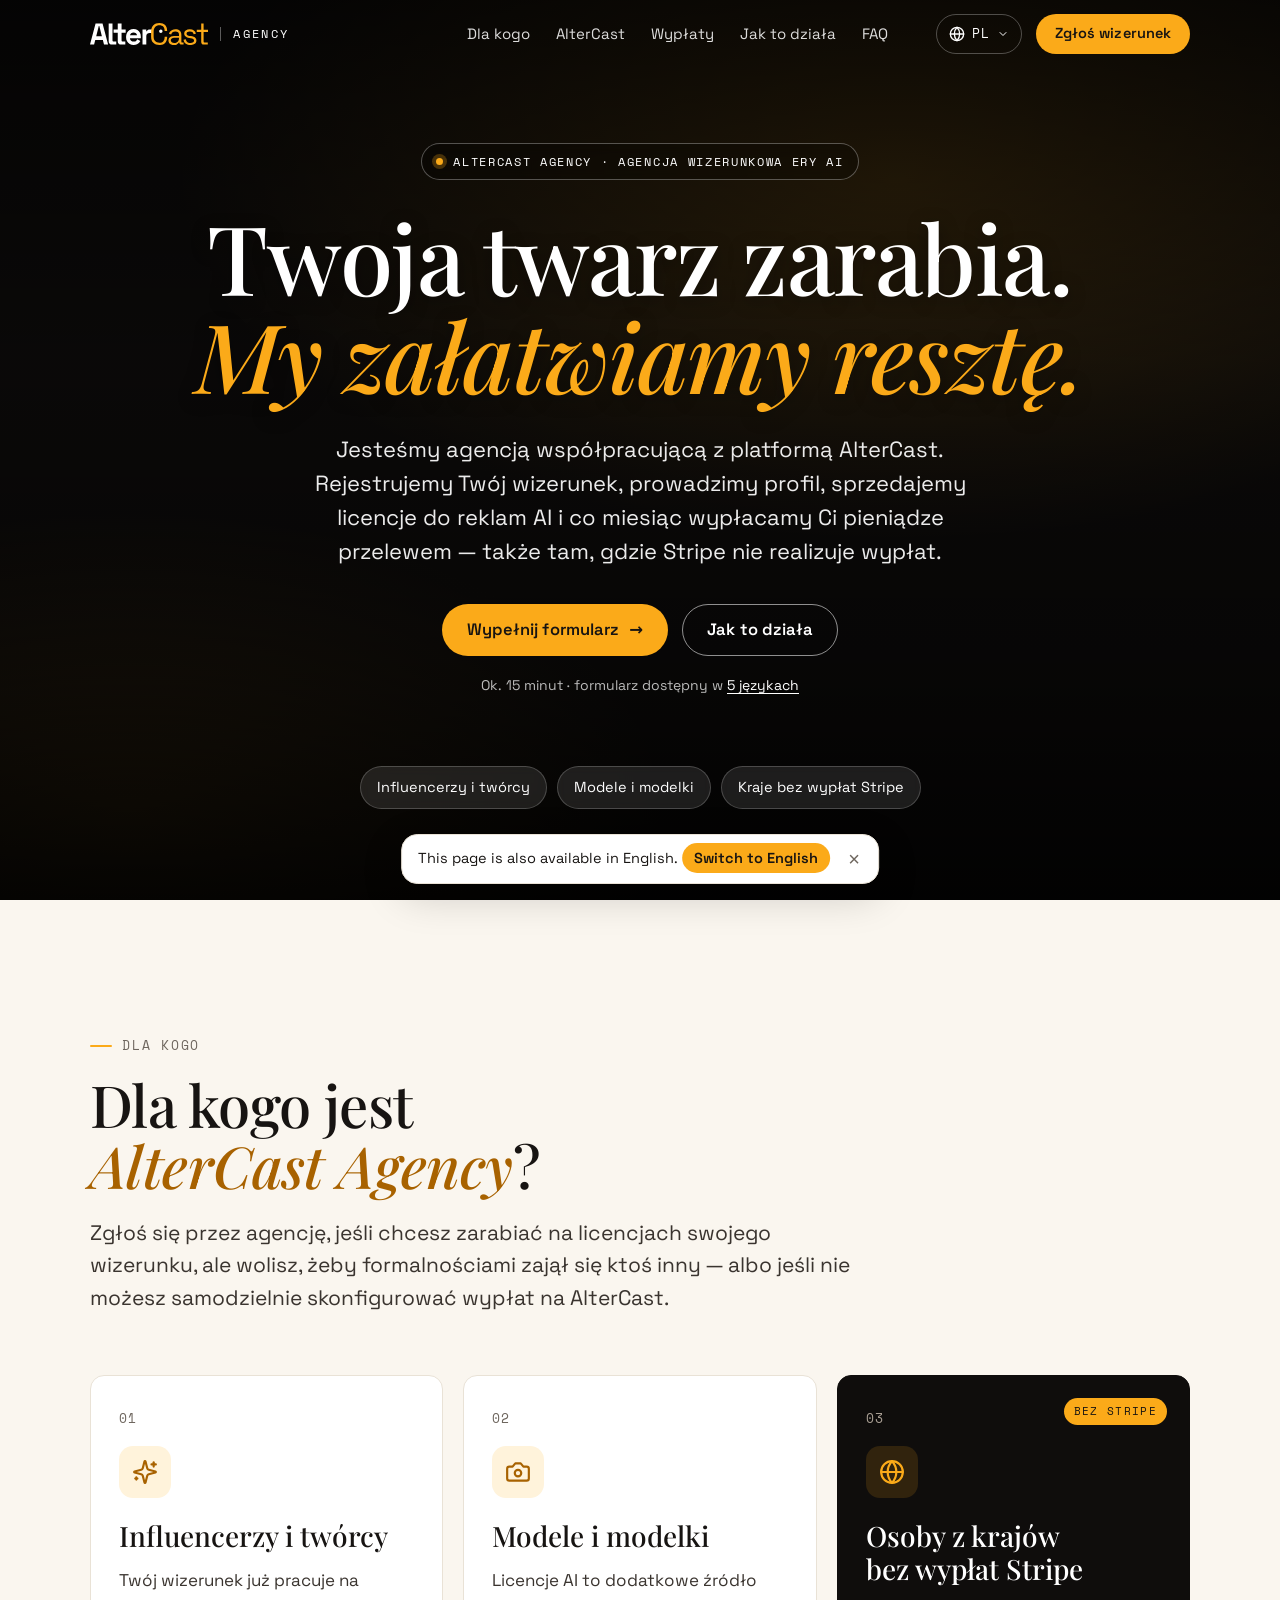
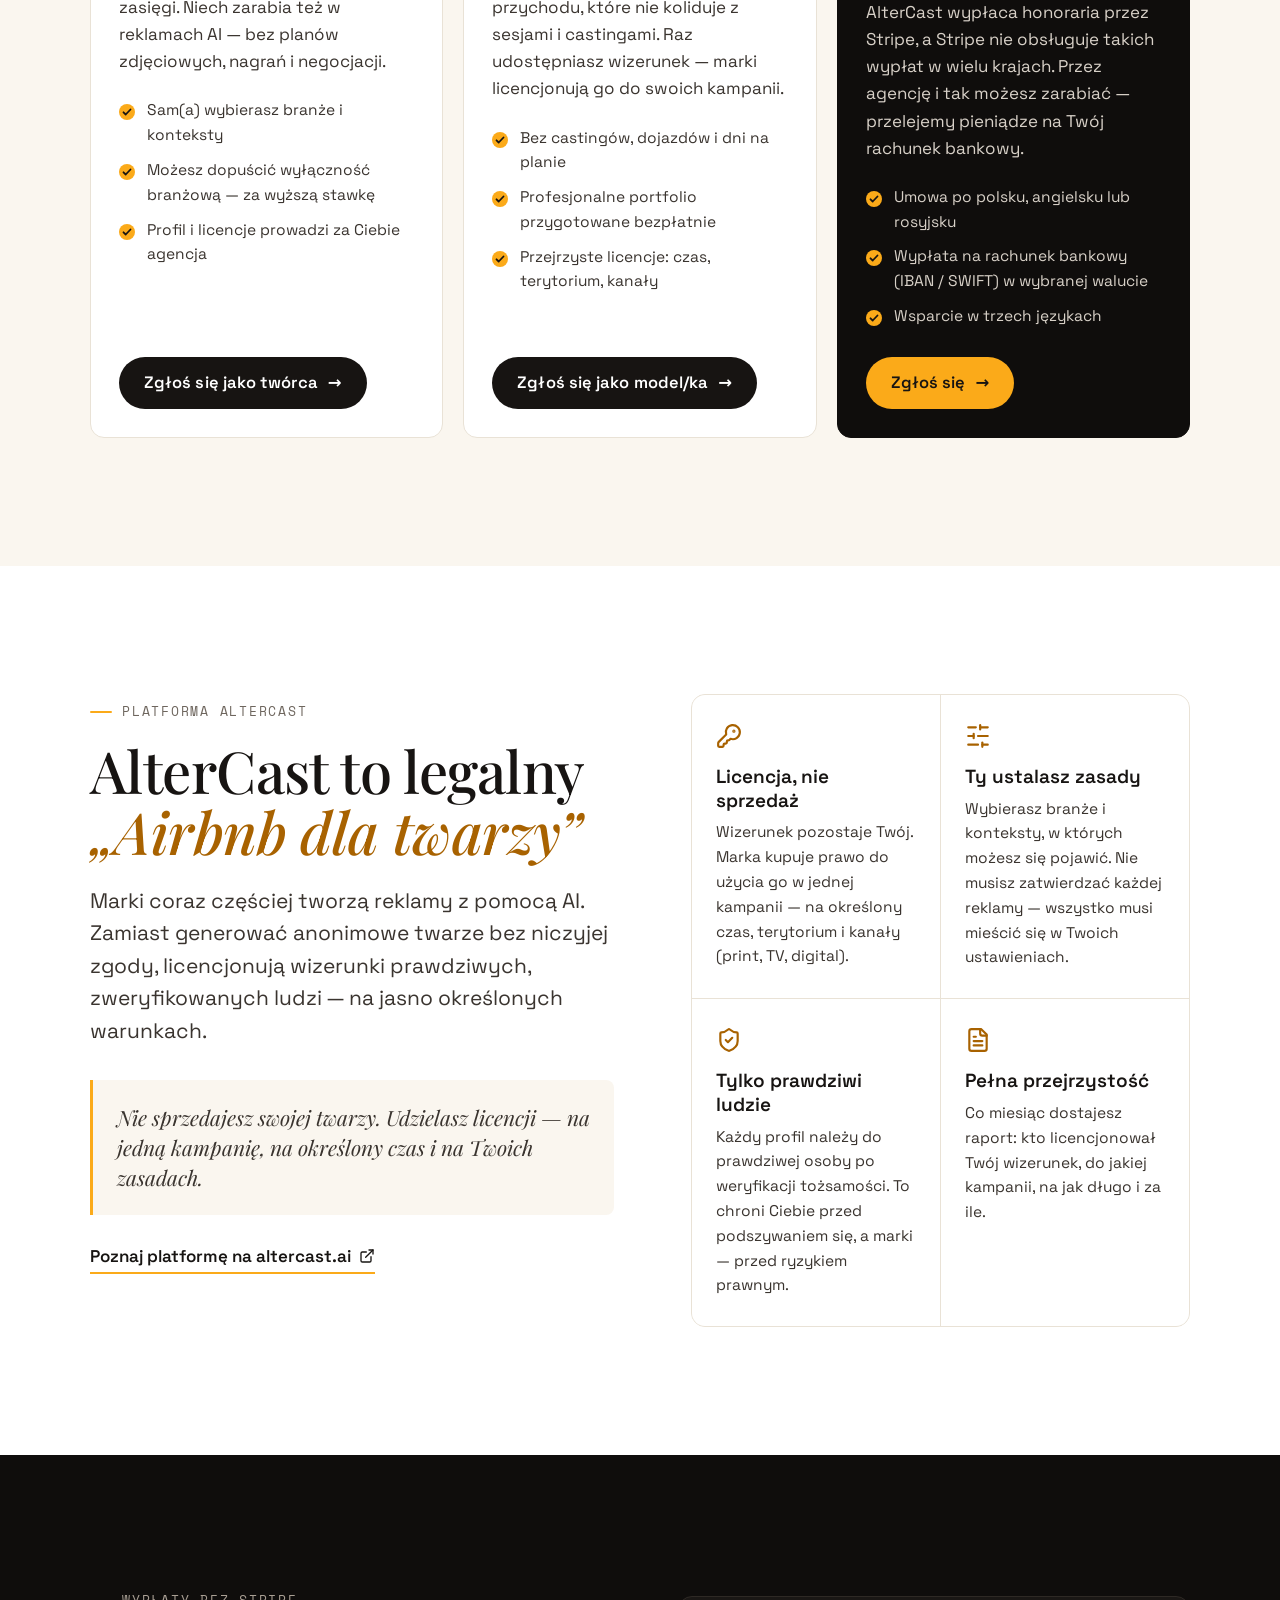
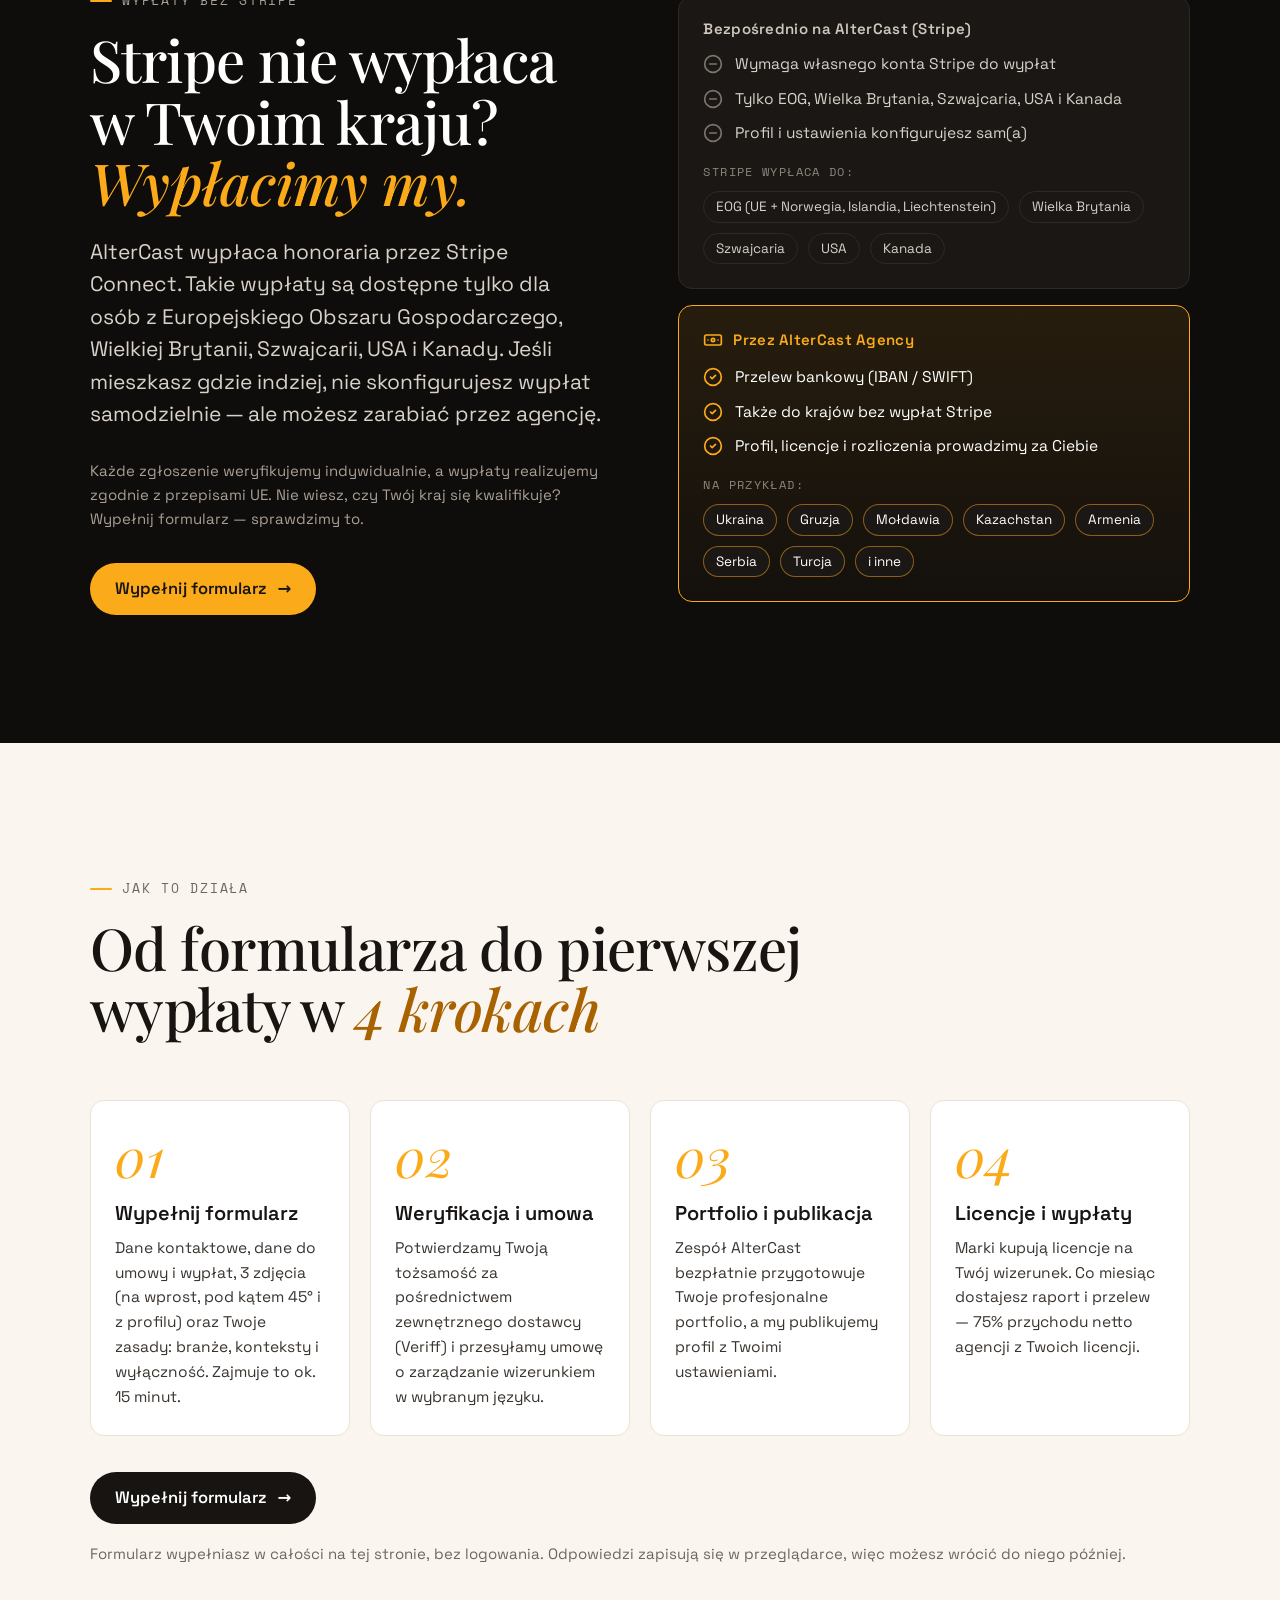
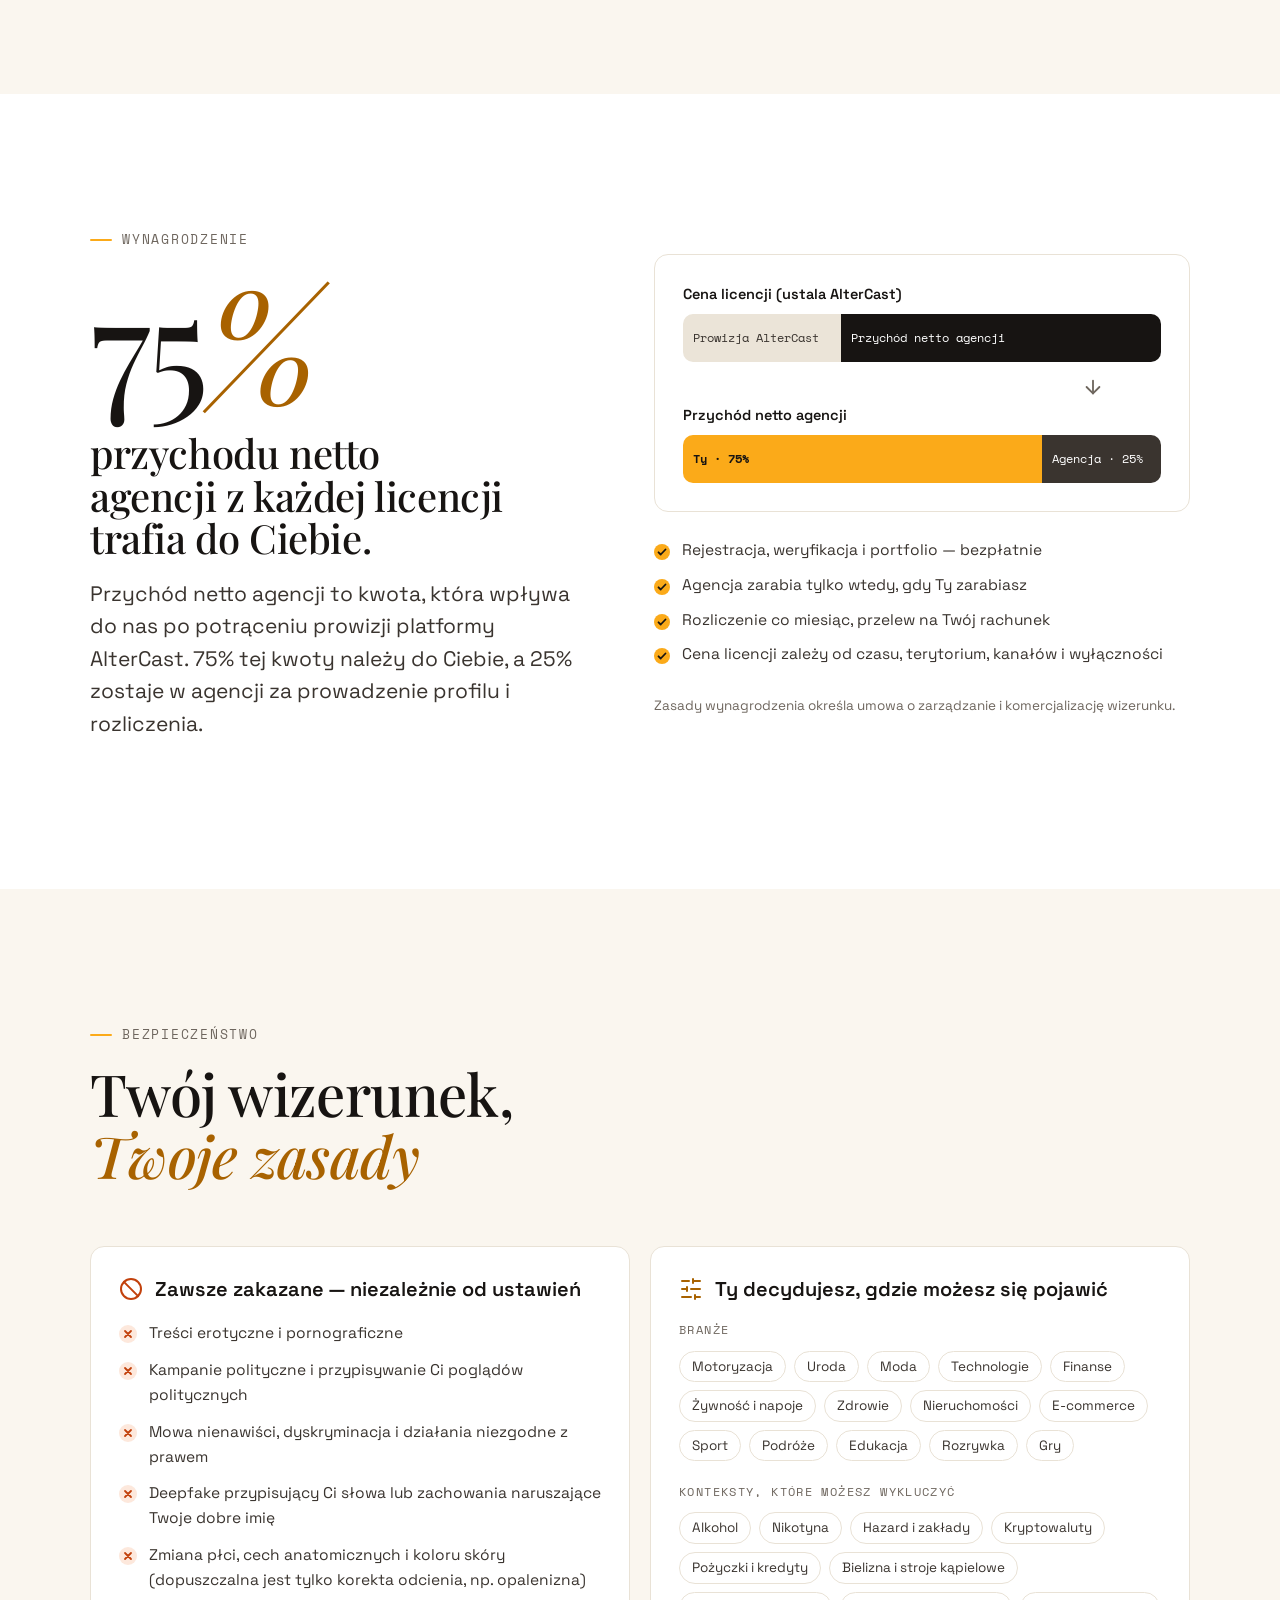
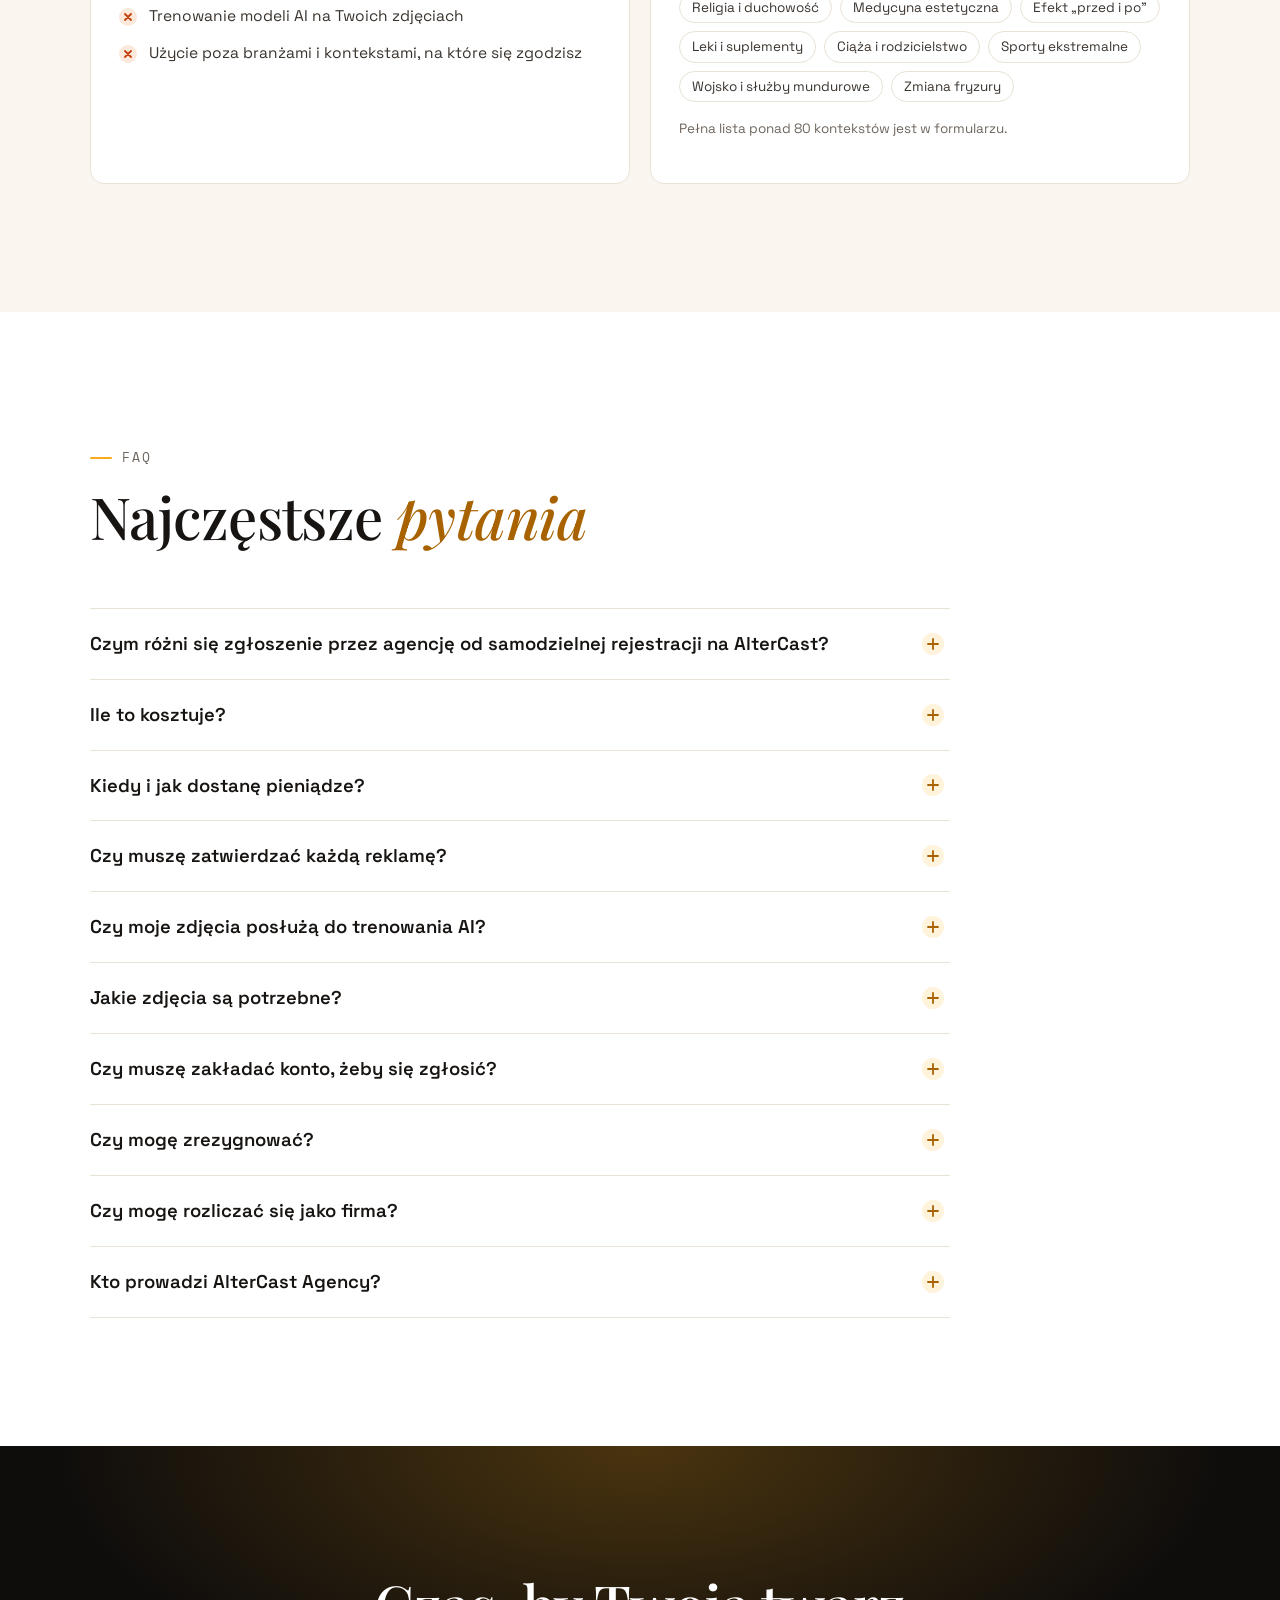
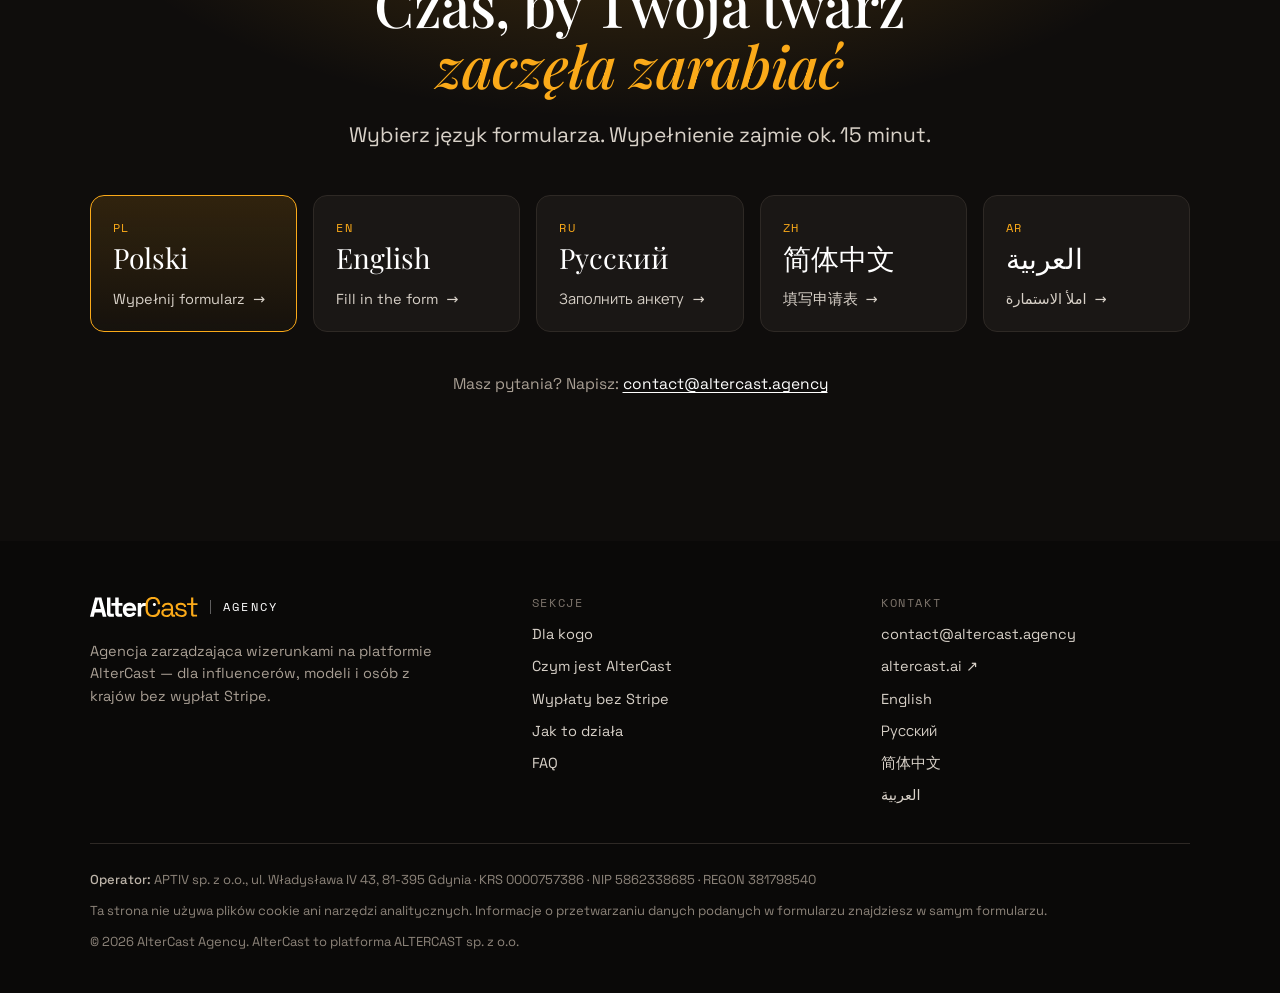
==== commit 012d7435: "Polish landing page with 5-language menu, 404 and sitemap" ====
--- a/index.html
+++ b/index.html
@@ -1,5 +1,5 @@
 <!doctype html>
-<html lang="pl" class="no-js">
+<html lang="pl" dir="ltr" data-lang="pl" class="no-js">
 <head>
 <meta charset="utf-8">
 <meta name="viewport" content="width=device-width, initial-scale=1, viewport-fit=cover">
@@ -9,6 +9,8 @@
 <link rel="alternate" hreflang="pl" href="https://altercast.agency/">
 <link rel="alternate" hreflang="en" href="https://altercast.agency/en/">
 <link rel="alternate" hreflang="ru" href="https://altercast.agency/ru/">
+<link rel="alternate" hreflang="zh-Hans" href="https://altercast.agency/zh/">
+<link rel="alternate" hreflang="ar" href="https://altercast.agency/ar/">
 <link rel="alternate" hreflang="x-default" href="https://altercast.agency/en/">
 <meta name="theme-color" content="#0f0d0c">
 <meta property="og:type" content="website">
@@ -25,7 +27,7 @@
 <link rel="apple-touch-icon" href="assets/apple-touch-icon.png">
 <link rel="preload" href="assets/fonts/playfair-display-latin-wght-normal.woff2" as="font" type="font/woff2" crossorigin>
 <link rel="preload" href="assets/fonts/space-grotesk-latin-wght-normal.woff2" as="font" type="font/woff2" crossorigin>
-<link rel="stylesheet" href="assets/style.css?v=20261015c">
+<link rel="stylesheet" href="assets/style.css?v=20261016a">
 <script type="application/ld+json">{"@context":"https://schema.org","@type":"Organization","name":"AlterCast Agency","url":"https://altercast.agency/","email":"contact@altercast.agency","legalName":"APTIV sp. z o.o.","address":{"@type":"PostalAddress","streetAddress":"ul. Władysława IV 43","postalCode":"81-395","addressLocality":"Gdynia","addressCountry":"PL"}}</script>
 </head>
 <body>
@@ -36,7 +38,7 @@
     <a class="brand" href="./" aria-label="AlterCast Agency"><svg viewBox="0 0 1104 205" role="img" aria-label="AlterCast"><use href="#ac-logo"/></svg><span class="brand-tag">Agency</span></a>
     <nav class="nav" aria-label="Main"><a href="#dla-kogo">Dla kogo</a><a href="#altercast">AlterCast</a><a href="#wyplaty">Wypłaty</a><a href="#jak-to-dziala">Jak to działa</a><a href="#faq">FAQ</a></nav>
     <div class="header-actions">
-      <nav class="lang" aria-label="Język strony"><a href="./" hreflang="pl" lang="pl" aria-current="true">PL</a><a href="en/" hreflang="en" lang="en">EN</a><a href="ru/" hreflang="ru" lang="ru">RU</a></nav>
+      <details class="lang-menu"><summary aria-label="Język strony: Polski"><svg class="lm-globe" viewBox="0 0 24 24" fill="none" stroke="currentColor" stroke-width="2" stroke-linecap="round" stroke-linejoin="round" aria-hidden="true"><circle cx="12" cy="12" r="10"/><path d="M12 2a14.5 14.5 0 0 0 0 20 14.5 14.5 0 0 0 0-20"/><path d="M2 12h20"/></svg><span lang="pl">PL</span><svg class="lm-chev" viewBox="0 0 24 24" fill="none" stroke="currentColor" stroke-width="2" stroke-linecap="round" stroke-linejoin="round" aria-hidden="true"><path d="m6 9 6 6 6-6"/></svg></summary><nav class="lang-list" aria-label="Język strony"><a href="./" hreflang="pl" lang="pl" aria-current="true"><span>Polski</span><span class="lc">PL</span></a><a href="en/" hreflang="en" lang="en"><span>English</span><span class="lc">EN</span></a><a href="ru/" hreflang="ru" lang="ru"><span>Русский</span><span class="lc">RU</span></a><a href="zh/" hreflang="zh-Hans" lang="zh-Hans"><span>简体中文</span><span class="lc">ZH</span></a><a href="ar/" hreflang="ar" lang="ar"><span>العربية</span><span class="lc">AR</span></a></nav></details>
       <a class="btn btn-sm" href="formularz/">Zgłoś wizerunek</a>
     </div>
     <button class="menu-btn" type="button" aria-expanded="false" aria-controls="mobile-panel" aria-label="Menu"><svg viewBox="0 0 24 24" fill="none" stroke="currentColor" stroke-width="2" stroke-linecap="round" stroke-linejoin="round" aria-hidden="true"><line x1="4" x2="20" y1="6" y2="6"/><line x1="4" x2="20" y1="12" y2="12"/><line x1="4" x2="20" y1="18" y2="18"/></svg></button>
@@ -59,7 +61,7 @@
       <a class="btn" href="formularz/">Wypełnij formularz <span class="arr" aria-hidden="true">→</span></a>
       <a class="btn btn-ghost" href="#jak-to-dziala">Jak to działa</a>
     </div>
-    <p class="hero-note">Ok. 15 minut · formularz także po <a href="en/form/">angielsku</a> i <a href="ru/anketa/">rosyjsku</a></p>
+    <p class="hero-note">Ok. 15 minut · formularz dostępny w <a href="#apply">5 językach</a></p>
     <div class="audience-pills"><a href="#dla-kogo">Influencerzy i twórcy</a><a href="#dla-kogo">Modele i modelki</a><a href="#wyplaty">Kraje bez wypłat Stripe</a></div>
   </div>
 </section>
@@ -216,7 +218,7 @@
   <div class="wrap">
     <h2 class="h2 reveal" id="final-title">Czas, by Twoja twarz <em>zaczęła zarabiać</em></h2>
     <p class="lead reveal">Wybierz język formularza. Wypełnienie zajmie ok. 15 minut.</p>
-    <div class="form-langs reveal"><a class="form-lang current" href="formularz/" lang="pl"><span class="fl-code">PL</span><span class="fl-name">Polski</span><span class="fl-go">Wypełnij formularz <span class="arr" aria-hidden="true">→</span></span></a><a class="form-lang" href="en/form/" lang="en"><span class="fl-code">EN</span><span class="fl-name">English</span><span class="fl-go">Fill in the form <span class="arr" aria-hidden="true">→</span></span></a><a class="form-lang" href="ru/anketa/" lang="ru"><span class="fl-code">RU</span><span class="fl-name">Русский</span><span class="fl-go">Заполнить анкету <span class="arr" aria-hidden="true">→</span></span></a></div>
+    <div class="form-langs reveal"><a class="form-lang current" href="formularz/" lang="pl"><span class="fl-code">PL</span><span class="fl-name">Polski</span><span class="fl-go">Wypełnij formularz <span class="arr" aria-hidden="true">→</span></span></a><a class="form-lang" href="en/form/" lang="en"><span class="fl-code">EN</span><span class="fl-name">English</span><span class="fl-go">Fill in the form <span class="arr" aria-hidden="true">→</span></span></a><a class="form-lang" href="ru/anketa/" lang="ru"><span class="fl-code">RU</span><span class="fl-name">Русский</span><span class="fl-go">Заполнить анкету <span class="arr" aria-hidden="true">→</span></span></a><a class="form-lang" href="zh/form/" lang="zh-Hans"><span class="fl-code">ZH</span><span class="fl-name">简体中文</span><span class="fl-go">填写申请表 <span class="arr" aria-hidden="true">→</span></span></a><a class="form-lang" href="ar/form/" lang="ar"><span class="fl-code">AR</span><span class="fl-name">العربية</span><span class="fl-go">املأ الاستمارة <span class="arr" aria-hidden="true">→</span></span></a></div>
     <p class="final-contact">Masz pytania? Napisz: <a href="mailto:contact@altercast.agency">contact@altercast.agency</a></p>
   </div>
 </section>
@@ -238,7 +240,7 @@
         <div class="foot-links">
           <a href="mailto:contact@altercast.agency">contact@altercast.agency</a>
           <a href="https://altercast.ai/" target="_blank" rel="noopener">altercast.ai ↗</a>
-          <a href="en/" lang="en">English</a><a href="ru/" lang="ru">Русский</a>
+          <a href="en/" lang="en">English</a><a href="ru/" lang="ru">Русский</a><a href="zh/" lang="zh-Hans">简体中文</a><a href="ar/" lang="ar">العربية</a>
         </div>
       </div>
     </div>
@@ -249,7 +251,7 @@
     </div>
   </div>
 </footer>
-<div class="lang-suggest" role="region" aria-label="Język strony"><span data-lang="en" lang="en">This page is also available in English. <a href="en/" hreflang="en">Switch to English</a></span><span data-lang="ru" lang="ru">Эта страница доступна на русском языке. <a href="ru/" hreflang="ru">Перейти на русский</a></span><button type="button" aria-label="Zamknij">×</button></div>
-<script src="assets/app.js?v=20261015c" defer></script>
+<div class="lang-suggest" role="region" aria-label="Język strony"><span data-lang="en" lang="en" dir="ltr">This page is also available in English. <a href="en/" hreflang="en">Switch to English</a></span><span data-lang="ru" lang="ru" dir="ltr">Эта страница доступна на русском языке. <a href="ru/" hreflang="ru">Перейти на русский</a></span><span data-lang="zh" lang="zh-Hans" dir="ltr">本页面提供简体中文版本。 <a href="zh/" hreflang="zh-Hans">切换到中文</a></span><span data-lang="ar" lang="ar" dir="rtl">هذه الصفحة متاحة باللغة العربية. <a href="ar/" hreflang="ar">التبديل إلى العربية</a></span><button type="button" aria-label="Zamknij">×</button></div>
+<script src="assets/app.js?v=20261016a" defer></script>
 </body>
 </html>
--- a/assets/style.css
+++ b/assets/style.css
@@ -0,0 +1,350 @@
+/* AlterCast Agency — styles (brand language follows altercast.ai) */
+
+/* ---------- Fonts (self-hosted, OFL) ---------- */
+@font-face{font-family:"Space Grotesk";font-style:normal;font-display:swap;font-weight:300 700;src:url(fonts/space-grotesk-latin-wght-normal.woff2) format("woff2-variations");unicode-range:U+0000-00FF,U+0131,U+0152-0153,U+02BB-02BC,U+02C6,U+02DA,U+02DC,U+0304,U+0308,U+0329,U+2000-206F,U+20AC,U+2122,U+2191,U+2193,U+2212,U+2215,U+FEFF,U+FFFD}
+@font-face{font-family:"Space Grotesk";font-style:normal;font-display:swap;font-weight:300 700;src:url(fonts/space-grotesk-latin-ext-wght-normal.woff2) format("woff2-variations");unicode-range:U+0100-02BA,U+02BD-02C5,U+02C7-02CC,U+02CE-02D7,U+02DD-02FF,U+0304,U+0308,U+0329,U+1D00-1DBF,U+1E00-1E9F,U+1EF2-1EFF,U+2020,U+20A0-20AB,U+20AD-20C0,U+2113,U+2C60-2C7F,U+A720-A7FF}
+@font-face{font-family:"Manrope";font-style:normal;font-display:swap;font-weight:200 800;src:url(fonts/manrope-cyrillic-wght-normal.woff2) format("woff2-variations");unicode-range:U+0301,U+0400-045F,U+0490-0491,U+04B0-04B1,U+2116}
+@font-face{font-family:"Manrope";font-style:normal;font-display:swap;font-weight:200 800;src:url(fonts/manrope-cyrillic-ext-wght-normal.woff2) format("woff2-variations");unicode-range:U+0460-052F,U+1C80-1C8A,U+20B4,U+2DE0-2DFF,U+A640-A69F,U+FE2E-FE2F}
+@font-face{font-family:"Playfair Display";font-style:normal;font-display:swap;font-weight:400 900;src:url(fonts/playfair-display-latin-wght-normal.woff2) format("woff2-variations");unicode-range:U+0000-00FF,U+0131,U+0152-0153,U+02BB-02BC,U+02C6,U+02DA,U+02DC,U+0304,U+0308,U+0329,U+2000-206F,U+20AC,U+2122,U+2191,U+2193,U+2212,U+2215,U+FEFF,U+FFFD}
+@font-face{font-family:"Playfair Display";font-style:normal;font-display:swap;font-weight:400 900;src:url(fonts/playfair-display-latin-ext-wght-normal.woff2) format("woff2-variations");unicode-range:U+0100-02BA,U+02BD-02C5,U+02C7-02CC,U+02CE-02D7,U+02DD-02FF,U+0304,U+0308,U+0329,U+1D00-1DBF,U+1E00-1E9F,U+1EF2-1EFF,U+2020,U+20A0-20AB,U+20AD-20C0,U+2113,U+2C60-2C7F,U+A720-A7FF}
+@font-face{font-family:"Playfair Display";font-style:normal;font-display:swap;font-weight:400 900;src:url(fonts/playfair-display-cyrillic-wght-normal.woff2) format("woff2-variations");unicode-range:U+0301,U+0400-045F,U+0490-0491,U+04B0-04B1,U+2116}
+@font-face{font-family:"Playfair Display";font-style:italic;font-display:swap;font-weight:400 900;src:url(fonts/playfair-display-latin-wght-italic.woff2) format("woff2-variations");unicode-range:U+0000-00FF,U+0131,U+0152-0153,U+02BB-02BC,U+02C6,U+02DA,U+02DC,U+0304,U+0308,U+0329,U+2000-206F,U+20AC,U+2122,U+2191,U+2193,U+2212,U+2215,U+FEFF,U+FFFD}
+@font-face{font-family:"Playfair Display";font-style:italic;font-display:swap;font-weight:400 900;src:url(fonts/playfair-display-latin-ext-wght-italic.woff2) format("woff2-variations");unicode-range:U+0100-02BA,U+02BD-02C5,U+02C7-02CC,U+02CE-02D7,U+02DD-02FF,U+0304,U+0308,U+0329,U+1D00-1DBF,U+1E00-1E9F,U+1EF2-1EFF,U+2020,U+20A0-20AB,U+20AD-20C0,U+2113,U+2C60-2C7F,U+A720-A7FF}
+@font-face{font-family:"Playfair Display";font-style:italic;font-display:swap;font-weight:400 900;src:url(fonts/playfair-display-cyrillic-wght-italic.woff2) format("woff2-variations");unicode-range:U+0301,U+0400-045F,U+0490-0491,U+04B0-04B1,U+2116}
+@font-face{font-family:"Space Mono";font-style:normal;font-display:swap;font-weight:400;src:url(fonts/space-mono-latin-400-normal.woff2) format("woff2");unicode-range:U+0000-00FF,U+0131,U+0152-0153,U+02BB-02BC,U+02C6,U+02DA,U+02DC,U+0304,U+0308,U+0329,U+2000-206F,U+20AC,U+2122,U+2191,U+2193,U+2212,U+2215,U+FEFF,U+FFFD}
+@font-face{font-family:"Space Mono";font-style:normal;font-display:swap;font-weight:400;src:url(fonts/space-mono-latin-ext-400-normal.woff2) format("woff2");unicode-range:U+0100-02BA,U+02BD-02C5,U+02C7-02CC,U+02CE-02D7,U+02DD-02FF,U+0304,U+0308,U+0329,U+1D00-1DBF,U+1E00-1E9F,U+1EF2-1EFF,U+2020,U+20A0-20AB,U+20AD-20C0,U+2113,U+2C60-2C7F,U+A720-A7FF}
+@font-face{font-family:"Space Mono";font-style:normal;font-display:swap;font-weight:700;src:url(fonts/space-mono-latin-700-normal.woff2) format("woff2");unicode-range:U+0000-00FF,U+0131,U+0152-0153,U+02BB-02BC,U+02C6,U+02DA,U+02DC,U+0304,U+0308,U+0329,U+2000-206F,U+20AC,U+2122,U+2191,U+2193,U+2212,U+2215,U+FEFF,U+FFFD}
+@font-face{font-family:"Space Mono";font-style:normal;font-display:swap;font-weight:700;src:url(fonts/space-mono-latin-ext-700-normal.woff2) format("woff2");unicode-range:U+0100-02BA,U+02BD-02C5,U+02C7-02CC,U+02CE-02D7,U+02DD-02FF,U+0304,U+0308,U+0329,U+1D00-1DBF,U+1E00-1E9F,U+1EF2-1EFF,U+2020,U+20A0-20AB,U+20AD-20C0,U+2113,U+2C60-2C7F,U+A720-A7FF}
+
+/* ---------- Tokens ---------- */
+:root{
+  --amber:#fbaa19;
+  --amber-hover:#ffbc3d;
+  --amber-ink:#a86200;          /* amber that passes contrast on light bg (large text) */
+  --amber-soft:#fff3db;
+  --ink:#171412;
+  --ink-2:#3a342f;
+  --muted:#6e665e;
+  --paper:#ffffff;
+  --cream:#faf6ef;
+  --line:#e9e2d6;
+  --night:#0f0d0c;
+  --night-2:#1a1715;
+  --night-line:#2e2925;
+  --night-text:#d8d1c8;
+  --sans:"Space Grotesk","Manrope",ui-sans-serif,system-ui,-apple-system,"Segoe UI",Roboto,sans-serif;
+  --serif:"Playfair Display",ui-serif,Georgia,"Times New Roman",serif;
+  --mono:"Space Mono","Manrope",ui-monospace,SFMono-Regular,Menlo,monospace;
+  --radius:14px;
+  --radius-sm:8px;
+  --wrap:1180px;
+  --gutter:clamp(16px,4vw,40px);
+  --header-h:68px;
+  color-scheme:light;
+}
+
+/* ---------- Base ---------- */
+*,*::before,*::after{box-sizing:border-box}
+html{-webkit-text-size-adjust:100%;scroll-behavior:smooth;scroll-padding-top:var(--header-h)}
+@media (prefers-reduced-motion:reduce){html{scroll-behavior:auto}*{animation:none!important;transition:none!important}}
+body{margin:0;background:var(--paper);color:var(--ink);font-family:var(--sans);font-size:17px;line-height:1.6;font-weight:400;text-rendering:optimizeLegibility;-webkit-font-smoothing:antialiased;overflow-x:hidden}
+img,svg,video{display:block;max-width:100%}
+a{color:inherit}
+p{margin:0 0 1em}
+h1,h2,h3,h4{margin:0;font-weight:500;line-height:1.1;text-wrap:balance}
+ul{margin:0;padding:0;list-style:none}
+:focus-visible{outline:3px solid var(--amber);outline-offset:3px;border-radius:4px}
+.wrap{width:100%;max-width:var(--wrap);margin:0 auto;padding:0 var(--gutter)}
+.skip{position:absolute;inset-inline-start:-9999px;top:8px;z-index:100;background:var(--amber);color:var(--ink);padding:10px 16px;border-radius:var(--radius-sm);font-weight:600;text-decoration:none}
+.skip:focus{inset-inline-start:8px}
+.visually-hidden{position:absolute!important;width:1px;height:1px;overflow:hidden;clip:rect(0 0 0 0);white-space:nowrap}
+
+/* ---------- Type helpers ---------- */
+.eyebrow{font-family:var(--mono);font-size:12.5px;letter-spacing:.14em;text-transform:uppercase;color:var(--muted);display:inline-flex;align-items:center;gap:10px;margin-bottom:18px}
+.eyebrow::before{content:"";width:22px;height:2px;background:var(--amber);border-radius:2px}
+.on-dark .eyebrow{color:#a99f94}
+.h2{font-family:var(--serif);font-weight:500;font-size:clamp(34px,5.2vw,58px);letter-spacing:-.01em;line-height:1.06}
+.h2 em,.h1 em{font-style:italic;color:var(--amber-ink)}
+.on-dark .h2 em,.hero .h1 em{color:var(--amber)}
+.lead{font-size:clamp(18px,2vw,21px);line-height:1.55;color:var(--ink-2);max-width:62ch}
+.on-dark .lead{color:var(--night-text)}
+.section{padding:clamp(72px,10vw,128px) 0}
+.section-head{max-width:760px;margin-bottom:clamp(36px,5vw,60px)}
+.section-head .lead{margin-top:20px}
+.cream{background:var(--cream)}
+.on-dark{background:var(--night);color:#fff}
+
+/* ---------- Buttons ---------- */
+.btn{--bg:var(--amber);--fg:var(--ink);display:inline-flex;align-items:center;justify-content:center;gap:10px;min-height:52px;padding:0 24px;border-radius:999px;background:var(--bg);color:var(--fg);font-family:var(--sans);font-weight:600;font-size:16.5px;letter-spacing:.005em;text-decoration:none;border:1.5px solid transparent;cursor:pointer;transition:background .18s ease,transform .18s ease,border-color .18s ease,color .18s ease;white-space:nowrap}
+.btn:hover{background:var(--amber-hover);transform:translateY(-1px)}
+.btn .arr{transition:transform .18s ease}
+.btn:hover .arr{transform:translateX(3px)}
+.btn-ghost{--bg:transparent;--fg:#fff;border-color:rgba(255,255,255,.55)}
+.btn-ghost:hover{background:rgba(255,255,255,.1);border-color:#fff}
+.btn-dark{--bg:var(--ink);--fg:#fff}
+.btn-dark:hover{background:#000}
+.btn-sm{min-height:40px;padding:0 18px;font-size:14.5px}
+.link-arrow{display:inline-flex;align-items:center;gap:8px;font-weight:600;text-decoration:none;border-bottom:2px solid var(--amber);padding-bottom:2px}
+.link-arrow:hover{color:var(--amber-ink)}
+.on-dark .link-arrow:hover{color:var(--amber)}
+
+/* ---------- Header ---------- */
+.site-header{position:fixed;inset:0 0 auto 0;z-index:50;height:var(--header-h);color:#fff;transition:background .25s ease,box-shadow .25s ease,backdrop-filter .25s ease}
+.site-header.is-solid{background:rgba(15,13,12,.88);backdrop-filter:saturate(140%) blur(12px);-webkit-backdrop-filter:saturate(140%) blur(12px);box-shadow:0 1px 0 rgba(255,255,255,.06)}
+.site-header .wrap{height:100%;display:flex;align-items:center;gap:20px}
+.brand{display:inline-flex;align-items:center;gap:12px;text-decoration:none;color:#fff;flex-shrink:0}
+.brand svg{height:22px;width:auto;--logo-wordmark:#fff;--logo-accent:var(--amber)}
+.brand-tag{font-family:var(--mono);font-size:11.5px;letter-spacing:.2em;text-transform:uppercase;padding-inline-start:12px;border-inline-start:1px solid rgba(255,255,255,.35);line-height:1.2;color:#fff}
+.nav{display:flex;align-items:center;gap:26px;margin-inline-start:auto}
+.nav a{font-size:15px;white-space:nowrap;text-decoration:none;color:rgba(255,255,255,.86);transition:color .15s}
+.nav a:hover{color:var(--amber)}
+.header-actions{display:flex;align-items:center;gap:14px;margin-inline-start:28px}
+/* language menu (details/summary, works without JS; app.js closes it on outside click / Esc) */
+.lang-menu{position:relative}
+.lang-menu > summary{list-style:none;display:inline-flex;align-items:center;gap:7px;height:40px;padding:0 12px;border:1px solid rgba(255,255,255,.28);border-radius:999px;cursor:pointer;color:#fff;font-family:var(--mono);font-size:12.5px;letter-spacing:.06em;line-height:1;user-select:none;-webkit-user-select:none;transition:border-color .15s,background .15s}
+.lang-menu > summary::-webkit-details-marker{display:none}
+.lang-menu > summary:hover,.lang-menu[open] > summary{border-color:#fff;background:rgba(255,255,255,.08)}
+.lang-menu .lm-globe{width:16px;height:16px}
+.lang-menu .lm-chev{width:12px;height:12px;transition:transform .2s}
+.lang-menu[open] .lm-chev{transform:rotate(180deg)}
+.lang-list{position:absolute;top:calc(100% + 8px);inset-inline-end:0;z-index:70;min-width:210px;padding:6px;display:grid;gap:2px;background:#fff;color:var(--ink);border-radius:12px;box-shadow:0 18px 50px rgba(0,0,0,.3)}
+.lang-list a{unicode-bidi:isolate;display:flex;align-items:center;justify-content:space-between;gap:16px;padding:10px 12px;border-radius:8px;text-decoration:none;font-size:15px;line-height:1.3;color:var(--ink)}
+.lang-list a:hover{background:var(--cream)}
+.lang-list a[aria-current="true"]{background:var(--amber-soft);font-weight:600}
+.lang-list .lc{font-family:var(--mono);font-size:11px;letter-spacing:.06em;color:var(--muted);font-weight:400}
+.menu-btn{display:none;margin-inline-start:auto;width:44px;height:44px;border-radius:999px;border:1px solid rgba(255,255,255,.3);background:transparent;color:#fff;cursor:pointer;align-items:center;justify-content:center}
+.menu-btn svg{width:20px;height:20px}
+.mobile-panel{display:none}
+
+@media (max-width:1120px){
+  .nav,.header-actions .btn{display:none}
+  .header-actions{margin-inline-start:auto}
+  .menu-btn{display:inline-flex;margin-inline-start:0}
+  .mobile-panel{display:block;position:fixed;top:var(--header-h);left:0;right:0;background:var(--night);border-top:1px solid var(--night-line);padding:12px var(--gutter) 24px;transform:translateY(-8px);opacity:0;visibility:hidden;transition:opacity .2s ease,transform .2s ease,visibility .2s}
+  .mobile-panel.is-open{opacity:1;transform:none;visibility:visible}
+  .mobile-panel a.m-link{display:block;padding:14px 2px;font-size:18px;color:#fff;text-decoration:none;border-bottom:1px solid var(--night-line)}
+  .mobile-panel .btn{width:100%;margin-top:20px}
+  .site-header.menu-open{background:var(--night)}
+}
+@media (max-width:520px){
+  .site-header .wrap{gap:10px}
+  .brand{gap:8px}
+  .brand svg{height:18px}
+  .brand-tag{font-size:10px;letter-spacing:.14em;padding-inline-start:8px}
+  .header-actions{gap:8px}
+  .lang-menu > summary{height:38px;padding:0 10px;gap:5px}
+  .lang-menu .lm-chev{display:none}
+  .menu-btn{width:40px;height:40px}
+}
+@media (max-width:359px){.brand-tag{display:none}}
+
+/* ---------- Language suggestion bar ---------- */
+.lang-suggest{position:fixed;left:50%;bottom:16px;transform:translateX(-50%);z-index:60;display:none;align-items:center;gap:12px;flex-wrap:wrap;justify-content:center;max-width:calc(100% - 32px);background:#fff;color:var(--ink);border:1px solid var(--line);border-radius:16px;box-shadow:0 12px 40px rgba(0,0,0,.18);padding:10px 12px;padding-inline-start:16px;font-size:14.5px}
+.lang-suggest.is-visible{display:flex}
+.lang-suggest a{font-weight:600;color:var(--ink);background:var(--amber);text-decoration:none;padding:6px 12px;border-radius:999px}
+.lang-suggest button{border:0;background:transparent;font-size:20px;line-height:1;color:var(--muted);cursor:pointer;padding:4px 6px}
+
+/* ---------- Hero ---------- */
+.hero{position:relative;min-height:100svh;display:flex;flex-direction:column;justify-content:center;overflow:hidden;color:#fff;background:radial-gradient(1200px 600px at 70% 20%,rgba(251,170,25,.22),transparent 60%),radial-gradient(900px 500px at 10% 90%,rgba(251,170,25,.12),transparent 60%),var(--night);padding:calc(var(--header-h) + 48px) 0 64px}
+.hero video{position:absolute;inset:0;width:100%;height:100%;object-fit:cover}
+.hero::after{content:"";position:absolute;inset:0;background:linear-gradient(180deg,rgba(0,0,0,.72) 0%,rgba(0,0,0,.35) 40%,rgba(0,0,0,.55) 75%,rgba(0,0,0,.85) 100%)}
+.hero-inner{position:relative;z-index:2;text-align:center;display:flex;flex-direction:column;align-items:center}
+.badge{display:inline-flex;align-items:center;gap:10px;font-family:var(--mono);font-size:12px;letter-spacing:.14em;text-transform:uppercase;padding:8px 14px;border:1px solid rgba(255,255,255,.3);border-radius:999px;background:rgba(0,0,0,.25);backdrop-filter:blur(6px);-webkit-backdrop-filter:blur(6px);margin-bottom:28px}
+.badge .dot{width:7px;height:7px;border-radius:50%;background:var(--amber);box-shadow:0 0 0 4px rgba(251,170,25,.25)}
+.h1{font-family:var(--serif);font-weight:500;font-size:clamp(46px,8.4vw,96px);line-height:1.02;letter-spacing:-.015em;text-shadow:0 4px 18px rgba(0,0,0,.35)}
+.h1 span{display:block}
+html[lang="ru"] .h1{font-size:clamp(40px,6.6vw,80px)}
+.hero-sub{margin:28px auto 0;max-width:690px;font-size:clamp(17px,2.1vw,22px);line-height:1.55;color:rgba(255,255,255,.92)}
+.hero-ctas{display:flex;gap:14px;flex-wrap:wrap;justify-content:center;margin-top:36px}
+.hero-note{margin-top:18px;font-size:14px;color:rgba(255,255,255,.72)}
+.hero-note a{color:#fff;text-underline-offset:3px}
+.audience-pills{position:relative;z-index:2;display:flex;flex-wrap:wrap;gap:10px;justify-content:center;margin-top:56px}
+.audience-pills a{font-size:14.5px;text-decoration:none;color:#fff;padding:9px 16px;border-radius:999px;background:rgba(255,255,255,.1);border:1px solid rgba(255,255,255,.2);backdrop-filter:blur(6px);-webkit-backdrop-filter:blur(6px);transition:background .15s,border-color .15s}
+.audience-pills a:hover{background:rgba(251,170,25,.2);border-color:var(--amber)}
+@media (max-width:560px){.hero-ctas .btn{width:100%}.hero-ctas{width:100%;max-width:420px}}
+@media (prefers-reduced-motion:reduce){.hero video{display:none}}
+
+/* ---------- Audience cards ---------- */
+.cards-3{display:grid;grid-template-columns:repeat(3,1fr);gap:20px}
+@media (max-width:960px){.cards-3{grid-template-columns:1fr}}
+.card{position:relative;background:var(--paper);border:1px solid var(--line);border-radius:var(--radius);padding:32px 28px 28px;display:flex;flex-direction:column;transition:transform .2s ease,box-shadow .2s ease,border-color .2s ease}
+.card:hover{transform:translateY(-3px);box-shadow:0 18px 40px -18px rgba(23,20,18,.25);border-color:#ddd2c1}
+.card-num{font-family:var(--mono);font-size:13px;color:var(--muted);letter-spacing:.08em}
+.card-icon{width:52px;height:52px;border-radius:14px;background:var(--amber-soft);display:grid;place-items:center;margin:18px 0 22px;color:var(--amber-ink)}
+.card-icon svg{width:26px;height:26px}
+.card h3{font-family:var(--serif);font-size:28px;line-height:1.15;margin-bottom:14px}
+.card p{color:var(--ink-2)}
+.ticks{display:grid;gap:10px;margin:6px 0 28px}
+.ticks li{position:relative;padding-inline-start:28px;font-size:15.5px;color:var(--ink-2)}
+.ticks li::before{content:"";position:absolute;inset-inline-start:0;top:6px;width:16px;height:16px;border-radius:50%;background:var(--amber) url("data:image/svg+xml,%3Csvg xmlns='http://www.w3.org/2000/svg' viewBox='0 0 16 16'%3E%3Cpath d='M4.5 8.3l2.2 2.2 4.8-5' fill='none' stroke='%23171412' stroke-width='1.8' stroke-linecap='round' stroke-linejoin='round'/%3E%3C/svg%3E") center/16px no-repeat}
+.card .btn{margin-top:auto;align-self:flex-start}
+.card.featured{background:var(--night);color:#fff;border-color:var(--night)}
+.card.featured p,.card.featured .ticks li{color:var(--night-text)}
+.card.featured .card-num{color:#a99f94}
+.card.featured .card-icon{background:rgba(251,170,25,.14);color:var(--amber)}
+.card.featured .tag{position:absolute;top:22px;inset-inline-end:22px;font-family:var(--mono);font-size:11px;letter-spacing:.12em;text-transform:uppercase;background:var(--amber);color:var(--ink);padding:5px 10px;border-radius:999px}
+
+/* ---------- About AlterCast ---------- */
+.about{display:grid;grid-template-columns:1.05fr 1fr;gap:clamp(36px,6vw,88px);align-items:start}
+@media (max-width:960px){.about{grid-template-columns:1fr}}
+.about-quote{margin:32px 0 0;padding:22px 24px;border-inline-start:3px solid var(--amber);background:var(--cream);border-radius:var(--radius-sm);border-start-start-radius:0;border-end-start-radius:0;font-family:var(--serif);font-size:21px;line-height:1.45;font-style:italic;color:var(--ink-2)}
+.features{display:grid;grid-template-columns:1fr 1fr;gap:1px;background:var(--line);border:1px solid var(--line);border-radius:var(--radius);overflow:hidden}
+@media (max-width:560px){.features{grid-template-columns:1fr}}
+.feature{background:var(--paper);padding:28px 24px}
+.feature .f-ico{color:var(--amber-ink);margin-bottom:16px}
+.feature .f-ico svg{width:26px;height:26px}
+.feature h3{font-size:19px;font-weight:600;line-height:1.25;margin-bottom:8px;font-family:var(--sans)}
+.feature p{font-size:15.5px;color:var(--ink-2);margin:0}
+.about .link-arrow{margin-top:28px}
+
+/* ---------- Payouts (dark) ---------- */
+.payout-grid{display:grid;grid-template-columns:1fr 1fr;gap:clamp(36px,6vw,80px);align-items:center}
+@media (max-width:960px){.payout-grid{grid-template-columns:1fr}}
+.compare{display:grid;gap:16px}
+.compare-card{border:1px solid var(--night-line);border-radius:var(--radius);padding:24px;background:var(--night-2)}
+.compare-card h3{font-family:var(--sans);font-size:15px;font-weight:600;letter-spacing:.02em;margin-bottom:16px;display:flex;align-items:center;gap:10px;color:#cfc7bd}
+.compare-card ul{display:grid;gap:12px}
+.compare-card li{display:flex;gap:12px;font-size:15.5px;color:var(--night-text);line-height:1.45}
+.compare-card li svg{flex-shrink:0;width:20px;height:20px;margin-top:1px}
+.compare-card.muted li svg{color:#7d746b}
+.compare-card.best{border-color:var(--amber);background:linear-gradient(180deg,rgba(251,170,25,.10),rgba(251,170,25,.02))}
+.compare-card.best h3{color:var(--amber)}
+.compare-card.best li{color:#fff}
+.compare-card.best li svg{color:var(--amber)}
+.chips{display:flex;flex-wrap:wrap;gap:8px;margin-top:4px}
+.chip{font-size:13.5px;padding:6px 12px;border-radius:999px;border:1px solid var(--line);background:var(--paper);color:var(--ink-2);line-height:1.3}
+.on-dark .chip{border-color:var(--night-line);background:var(--night-2);color:var(--night-text)}
+.chip.ok{border-color:rgba(251,170,25,.5);color:#fff}
+.payout-note{margin-top:28px;font-size:15px;color:#a99f94;max-width:60ch}
+.payout-cta{margin-top:32px;display:flex;gap:14px;flex-wrap:wrap}
+.region-row{display:flex;align-items:center;gap:10px;flex-wrap:wrap;margin-top:10px}
+.region-label{font-family:var(--mono);font-size:11.5px;letter-spacing:.12em;text-transform:uppercase;color:#8d847a;width:100%;margin-top:8px}
+
+/* ---------- Steps ---------- */
+.steps{display:grid;grid-template-columns:repeat(4,1fr);gap:20px;counter-reset:step}
+@media (max-width:1020px){.steps{grid-template-columns:1fr 1fr}}
+@media (max-width:600px){.steps{grid-template-columns:1fr}}
+.step{position:relative;padding:28px 24px 26px;border-radius:var(--radius);background:var(--paper);border:1px solid var(--line)}
+.step-n{font-family:var(--serif);font-style:italic;font-size:54px;line-height:1;color:var(--amber);margin-bottom:18px}
+.step h3{font-size:20px;font-weight:600;font-family:var(--sans);line-height:1.25;margin-bottom:10px}
+.step p{font-size:15.5px;color:var(--ink-2);margin:0}
+.steps-foot{margin-top:36px;display:flex;align-items:center;gap:18px;flex-wrap:wrap}
+.steps-foot p{margin:0;color:var(--muted);font-size:15px}
+
+/* ---------- Earnings ---------- */
+.earn{display:grid;grid-template-columns:1fr 1.1fr;gap:clamp(36px,6vw,80px);align-items:center}
+@media (max-width:960px){.earn{grid-template-columns:1fr}}
+.earn > *,.about > *,.payout-grid > *,.cards-3 > *,.rules > *,.steps > *{min-width:0}
+.split{border:1px solid var(--line);border-radius:var(--radius);padding:28px;background:var(--paper)}
+.split-row{margin-bottom:22px}
+.split-row:last-child{margin-bottom:0}
+.split-label{display:flex;justify-content:space-between;gap:12px;font-size:14.5px;color:var(--muted);margin-bottom:8px}
+.split-label strong{color:var(--ink);font-weight:600}
+.bar{display:flex;min-height:48px;border-radius:10px;overflow:hidden;font-family:var(--mono);font-size:12px;letter-spacing:0}
+.bar > span{display:flex;align-items:center;padding:6px 10px;min-width:0;line-height:1.25;overflow-wrap:anywhere}
+@media (max-width:520px){.bar{font-size:11px;letter-spacing:0}.bar > span{padding:6px 8px}}
+.bar .b-platform{background:#ebe4d8;color:var(--ink-2)}
+.bar .b-agency-net{background:var(--ink);color:#fff}
+.bar .b-you{background:var(--amber);color:var(--ink);font-weight:700}
+.bar .b-agency{background:#3a342f;color:#fff}
+.split-arrow{display:flex;justify-content:flex-end;padding-inline-end:12%;color:var(--muted);margin:-8px 0 6px}
+.split-arrow svg{width:22px;height:22px}
+.big-num{font-family:var(--serif);font-size:clamp(80px,12vw,150px);line-height:1;color:var(--ink);letter-spacing:-.03em}
+.big-num em{font-style:italic;color:var(--amber-ink)}
+.earn .ticks{margin-top:26px}
+.fine{font-size:13.5px;color:var(--muted);margin-top:16px}
+
+/* ---------- Rules ---------- */
+.rules{display:grid;grid-template-columns:1fr 1fr;gap:20px}
+@media (max-width:900px){.rules{grid-template-columns:1fr}}
+.rule-box{border-radius:var(--radius);padding:30px 28px;border:1px solid var(--line);background:var(--paper)}
+.rule-box h3{font-size:20px;font-weight:600;font-family:var(--sans);margin-bottom:20px;display:flex;align-items:center;gap:12px}
+.rule-box h3 svg{width:24px;height:24px;flex-shrink:0}
+.rule-box.no h3 svg{color:#c2410c}
+.rule-box.yes h3 svg{color:var(--amber-ink)}
+.nolist{display:grid;gap:12px}
+.nolist li{position:relative;padding-inline-start:30px;color:var(--ink-2);font-size:15.5px}
+.nolist li::before{content:"";position:absolute;inset-inline-start:0;top:4px;width:18px;height:18px;border-radius:50%;background:#fde8dc url("data:image/svg+xml,%3Csvg xmlns='http://www.w3.org/2000/svg' viewBox='0 0 18 18'%3E%3Cpath d='M6 6l6 6M12 6l-6 6' stroke='%23c2410c' stroke-width='1.8' stroke-linecap='round'/%3E%3C/svg%3E") center/18px no-repeat}
+.chip-group + .chip-group{margin-top:22px}
+.chip-group h4{font-family:var(--mono);line-height:1.5;font-size:11.5px;letter-spacing:.12em;text-transform:uppercase;color:var(--muted);margin-bottom:12px;font-weight:400}
+
+/* ---------- FAQ ---------- */
+.faq{max-width:860px}
+.faq details{border-top:1px solid var(--line)}
+.faq details:last-child{border-bottom:1px solid var(--line)}
+.faq summary{list-style:none;cursor:pointer;padding:22px 0;padding-inline-end:48px;position:relative;font-size:18.5px;font-weight:600;line-height:1.4}
+.faq summary::-webkit-details-marker{display:none}
+.faq summary::after{content:"";position:absolute;inset-inline-end:6px;top:50%;width:22px;height:22px;margin-top:-11px;border-radius:50%;background:var(--amber-soft) url("data:image/svg+xml,%3Csvg xmlns='http://www.w3.org/2000/svg' viewBox='0 0 22 22'%3E%3Cpath d='M11 6v10M6 11h10' stroke='%23a86200' stroke-width='1.8' stroke-linecap='round'/%3E%3C/svg%3E") center/22px no-repeat;transition:transform .2s ease}
+.faq details[open] summary::after{transform:rotate(45deg)}
+.faq summary:hover{color:var(--amber-ink)}
+.faq .answer{padding:0 0 24px;padding-inline-end:48px;color:var(--ink-2);font-size:16.5px}
+.faq .answer p:last-child{margin-bottom:0}
+
+/* ---------- Final CTA ---------- */
+.final{position:relative;overflow:hidden;text-align:center;background:radial-gradient(900px 420px at 50% 0%,rgba(251,170,25,.25),transparent 65%),var(--night)}
+.final .h2{max-width:900px;margin:0 auto}
+.final .lead{margin:22px auto 0}
+.form-langs{display:flex;flex-wrap:wrap;justify-content:center;gap:16px;max-width:1120px;margin:44px auto 0}
+.form-langs > .form-lang{flex:1 1 190px;max-width:270px}
+@media (max-width:760px){.form-langs{max-width:420px}.form-langs > .form-lang{flex-basis:100%;max-width:none}}
+.form-lang{unicode-bidi:isolate;display:flex;flex-direction:column;align-items:flex-start;gap:6px;text-align:start;text-decoration:none;color:#fff;padding:22px 22px 20px;border-radius:var(--radius);border:1px solid var(--night-line);background:var(--night-2);transition:border-color .18s,transform .18s,background .18s}
+.form-lang:hover{border-color:var(--amber);transform:translateY(-2px)}
+.form-lang.current{border-color:var(--amber);background:linear-gradient(180deg,rgba(251,170,25,.14),rgba(251,170,25,.03))}
+.form-lang .fl-code{font-family:var(--mono);font-size:12px;letter-spacing:.12em;color:var(--amber)}
+.form-lang .fl-name{font-family:var(--serif);font-size:28px;line-height:1.1}
+.form-lang .fl-go{margin-top:8px;font-size:14.5px;color:var(--night-text);display:inline-flex;gap:8px;align-items:center}
+.final-contact{margin-top:40px;color:#a99f94;font-size:15.5px}
+.final-contact a{color:#fff;text-underline-offset:3px}
+
+/* ---------- Footer ---------- */
+.site-footer{background:#0a0908;color:#a99f94;padding:56px 0 40px;font-size:14.5px}
+.foot-top{display:grid;grid-template-columns:1.3fr 1fr 1fr;gap:40px;padding-bottom:36px;border-bottom:1px solid var(--night-line)}
+@media (max-width:860px){.foot-top{grid-template-columns:1fr}}
+.site-footer .brand svg{height:20px}
+.foot-tagline{margin-top:16px;max-width:38ch;line-height:1.55}
+.site-footer h4{font-family:var(--mono);font-size:11.5px;letter-spacing:.14em;text-transform:uppercase;color:#7d746b;margin-bottom:14px;font-weight:400}
+.foot-links{display:grid;gap:9px}
+.foot-links a{unicode-bidi:isolate;text-decoration:none;color:#d8d1c8}
+.foot-links a:hover{color:var(--amber)}
+.foot-legal{padding-top:26px;display:grid;gap:10px;font-size:13px;line-height:1.6;color:#8d847a}
+.foot-legal strong{color:#bdb4a9;font-weight:500}
+
+/* ---------- Reveal on scroll ---------- */
+/* Content is visible by default; it only animates in once app.js has confirmed it can reveal it */
+.reveal-ready .reveal:not(.is-in){opacity:0;transform:translateY(14px)}
+.reveal{transition:opacity .6s ease,transform .6s ease}
+
+/* ---------- Chinese (Simplified) & Arabic ---------- */
+@font-face{font-family:"IBM Plex Sans Arabic";font-style:normal;font-display:swap;font-weight:400;src:url(fonts/ibm-plex-sans-arabic-arabic-400-normal.woff2) format("woff2");unicode-range:U+0600-06FF,U+0750-077F,U+0870-088E,U+0890-0891,U+0897-08E1,U+08E3-08FF,U+200C-200E,U+2010-2011,U+204F,U+2E41,U+FB50-FDFF,U+FE70-FE74,U+FE76-FEFC}
+@font-face{font-family:"IBM Plex Sans Arabic";font-style:normal;font-display:swap;font-weight:500;src:url(fonts/ibm-plex-sans-arabic-arabic-500-normal.woff2) format("woff2");unicode-range:U+0600-06FF,U+0750-077F,U+0870-088E,U+0890-0891,U+0897-08E1,U+08E3-08FF,U+200C-200E,U+2010-2011,U+204F,U+2E41,U+FB50-FDFF,U+FE70-FE74,U+FE76-FEFC}
+@font-face{font-family:"IBM Plex Sans Arabic";font-style:normal;font-display:swap;font-weight:600;src:url(fonts/ibm-plex-sans-arabic-arabic-600-normal.woff2) format("woff2");unicode-range:U+0600-06FF,U+0750-077F,U+0870-088E,U+0890-0891,U+0897-08E1,U+08E3-08FF,U+200C-200E,U+2010-2011,U+204F,U+2E41,U+FB50-FDFF,U+FE70-FE74,U+FE76-FEFC}
+@font-face{font-family:"IBM Plex Sans Arabic";font-style:normal;font-display:swap;font-weight:700;src:url(fonts/ibm-plex-sans-arabic-arabic-700-normal.woff2) format("woff2");unicode-range:U+0600-06FF,U+0750-077F,U+0870-088E,U+0890-0891,U+0897-08E1,U+08E3-08FF,U+200C-200E,U+2010-2011,U+204F,U+2E41,U+FB50-FDFF,U+FE70-FE74,U+FE76-FEFC}
+@font-face{font-family:"Noto Naskh Arabic";font-style:normal;font-display:swap;font-weight:400 700;src:url(fonts/noto-naskh-arabic-arabic-wght-normal.woff2) format("woff2-variations");unicode-range:U+0600-06FF,U+0750-077F,U+0870-088E,U+0890-0891,U+0897-08E1,U+08E3-08FF,U+200C-200E,U+2010-2011,U+204F,U+2E41,U+FB50-FDFF,U+FE70-FE74,U+FE76-FEFC}
+
+/* Chinese: Latin stays in the brand fonts, Hanzi use the system's CJK font (no webfont download) */
+html[lang="zh-Hans"]{
+  --sans:"Space Grotesk","PingFang SC","Hiragino Sans GB","Microsoft YaHei","Noto Sans SC","Noto Sans CJK SC","Source Han Sans SC",ui-sans-serif,system-ui,sans-serif;
+  --serif:"Playfair Display","PingFang SC","Hiragino Sans GB","Microsoft YaHei","Noto Sans SC","Noto Sans CJK SC","Source Han Sans SC",sans-serif;
+  --mono:"Space Mono","PingFang SC","Microsoft YaHei","Noto Sans SC","Noto Sans CJK SC",ui-monospace,monospace;
+}
+html[lang="zh-Hans"] body{line-height:1.75}
+html[lang="zh-Hans"] :is(.h1,.h2,.card h3,.step-title,.fl-name){font-weight:600;letter-spacing:0;line-height:1.22}
+html[lang="zh-Hans"] .h1{font-size:clamp(40px,7.2vw,86px);line-height:1.16}
+/* Arabic: IBM Plex Sans Arabic for text, Noto Naskh Arabic for display headings */
+html[lang="ar"]{
+  --sans:"IBM Plex Sans Arabic","Space Grotesk",ui-sans-serif,system-ui,"Segoe UI",Tahoma,sans-serif;
+  --serif:"Noto Naskh Arabic","Playfair Display",ui-serif,serif;
+  --mono:"IBM Plex Sans Arabic","Space Grotesk",ui-sans-serif,sans-serif; /* Space Mono's wide spaces break Arabic labels */
+}
+html[lang="ar"] .brand-tag{font-family:"Space Mono",ui-monospace,monospace}
+html[lang="ar"] body{line-height:1.8}
+html[lang="ar"] :is(.h1,.h2,.card h3,.step-title,.fl-name,.about-quote){font-weight:600;letter-spacing:0;line-height:1.4}
+html[lang="ar"] .h1{font-size:clamp(40px,7vw,84px);line-height:1.3}
+html[lang="ar"] :is(h1,h2,h3,h4){line-height:1.4}
+/* no fake italics for Hanzi/Arabic; no letter-spacing on Arabic (it breaks the joins) or Hanzi labels */
+html:is([lang="zh-Hans"],[lang="ar"]) :is(.h1 em,.h2 em,.about-quote,.form-h1 em){font-style:normal}
+html:is([lang="zh-Hans"],[lang="ar"]) :is(.eyebrow,.badge,.region-label,.chip-group h4,.site-footer h4,.card.featured .tag,.fl-code,.step-count,.videos-label,.ctx-count,.lang-menu > summary,.req-legend){letter-spacing:0}
+/* right-to-left */
+[dir="rtl"] .arr{display:inline-block;transform:scaleX(-1)}
+[dir="rtl"] .btn:hover .arr{transform:scaleX(-1) translateX(3px)}
+[dir="rtl"] :is(input[type=email],input[type=url],input[type=tel]){direction:ltr;text-align:right}
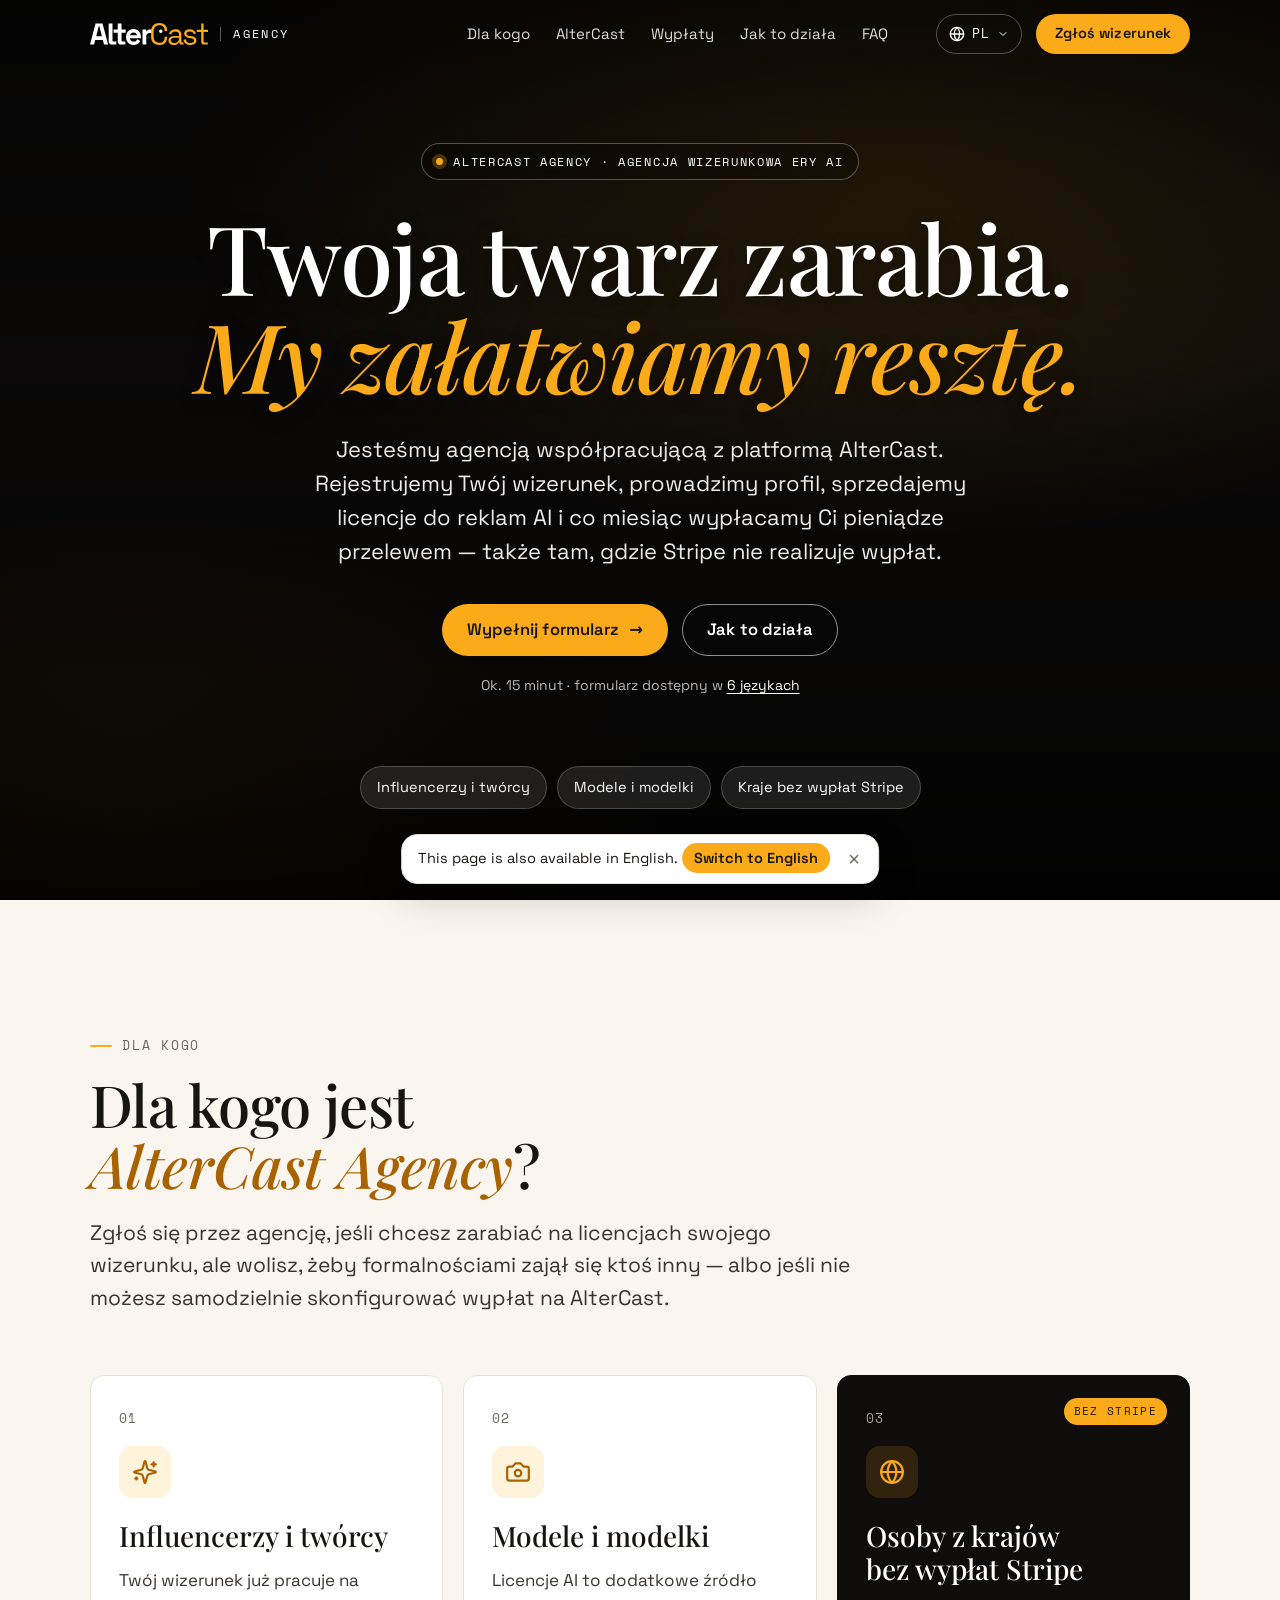
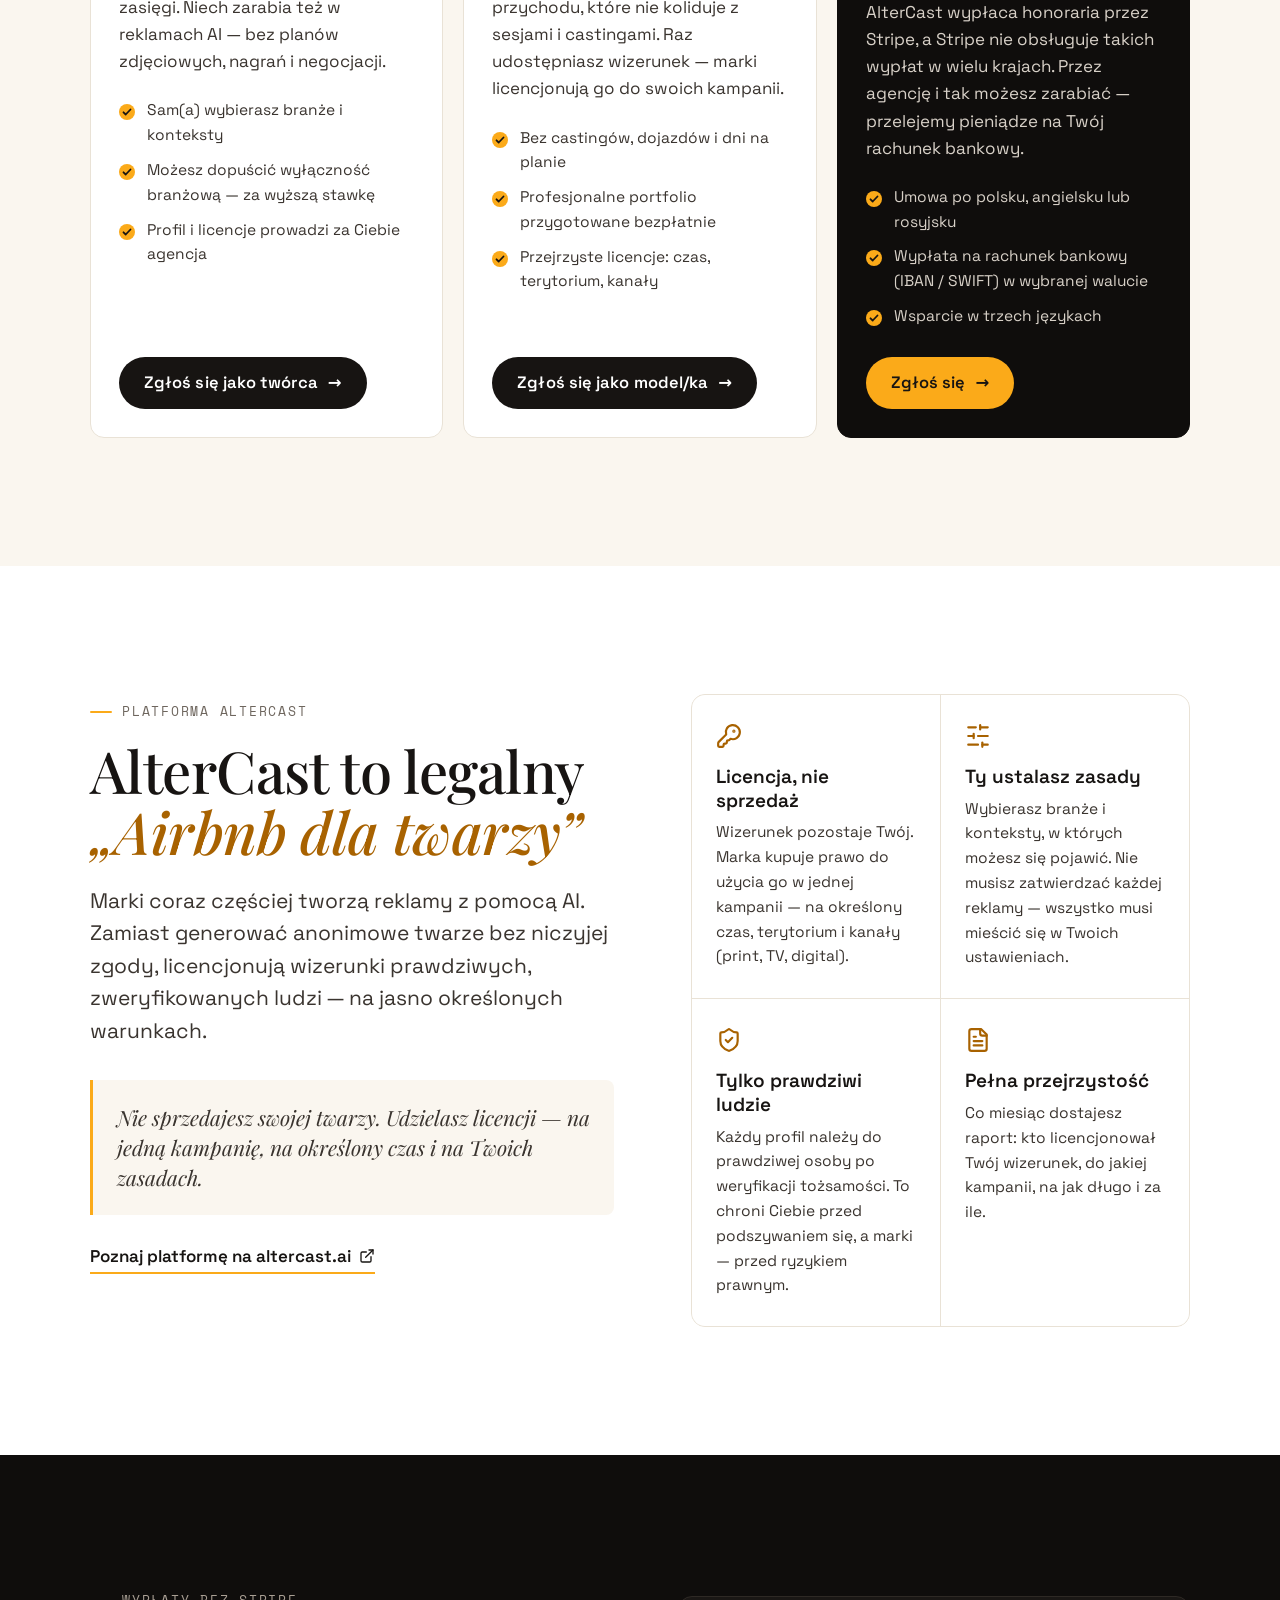
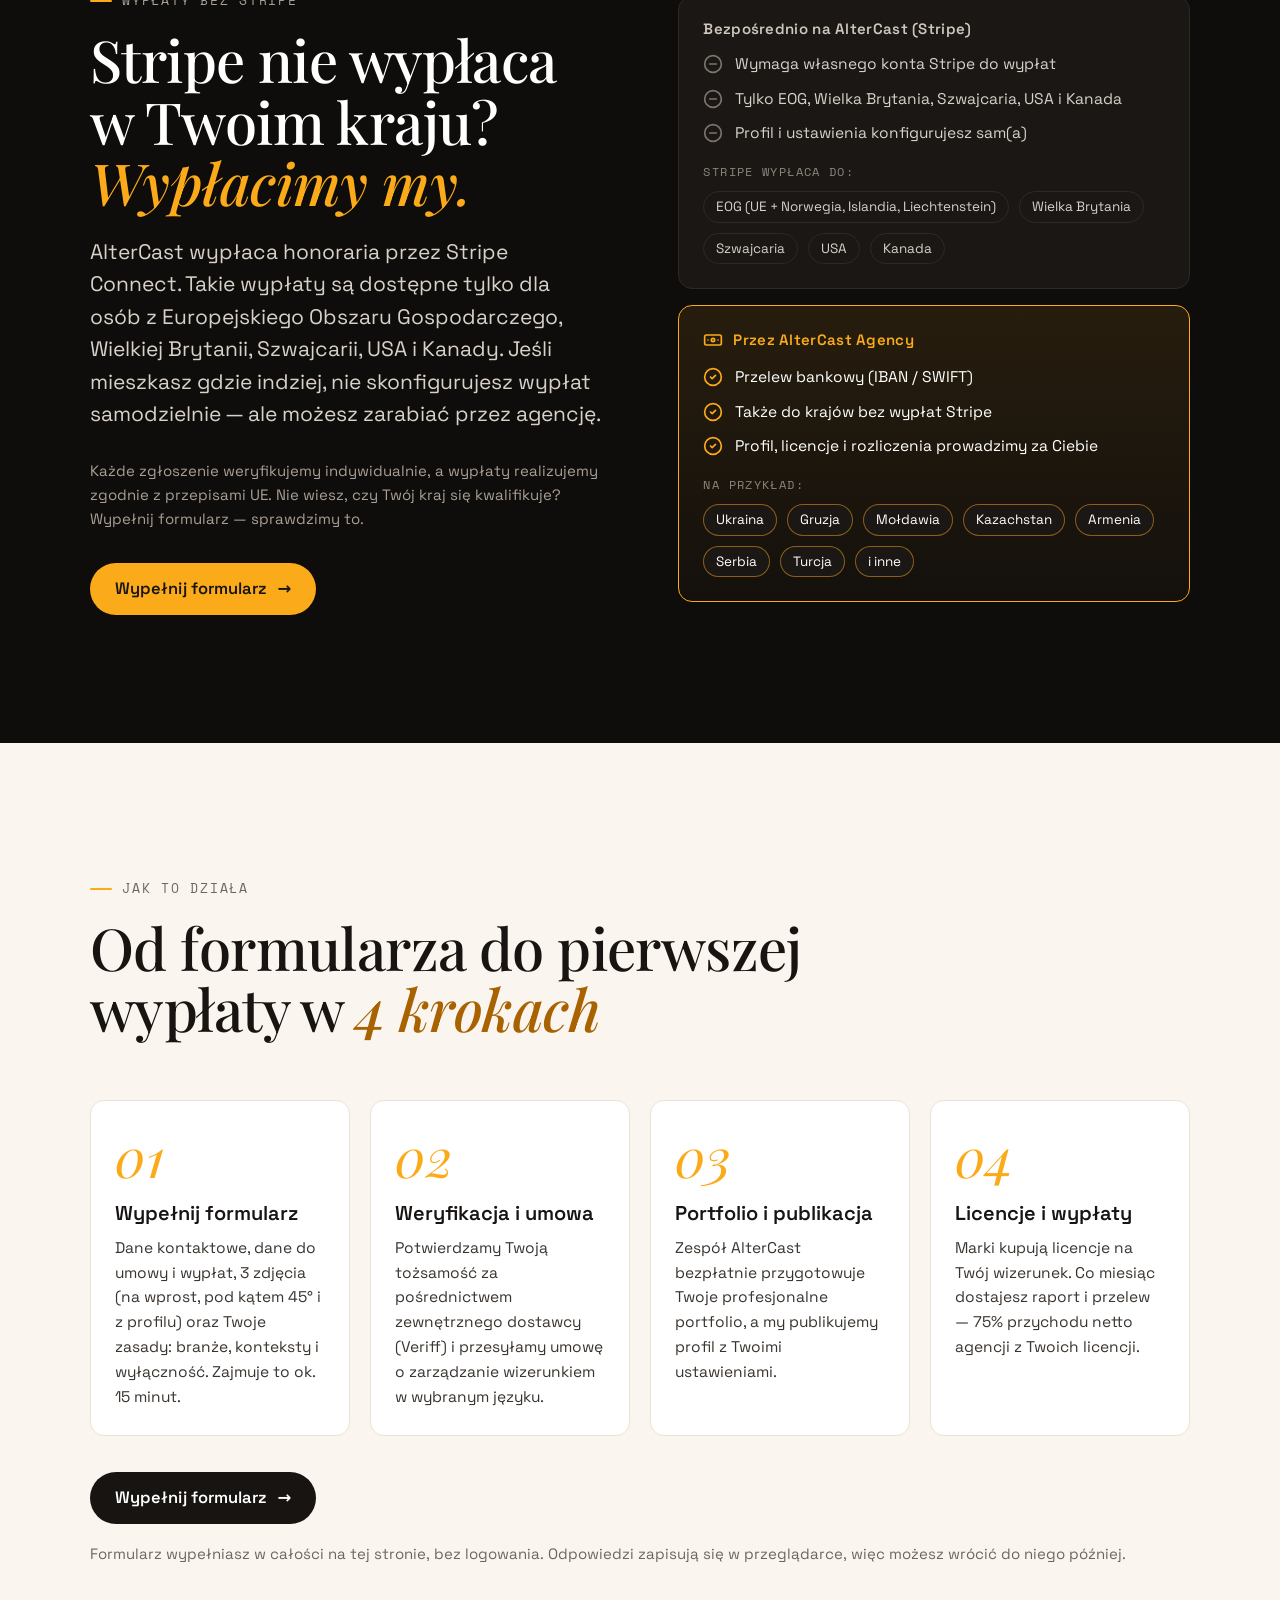
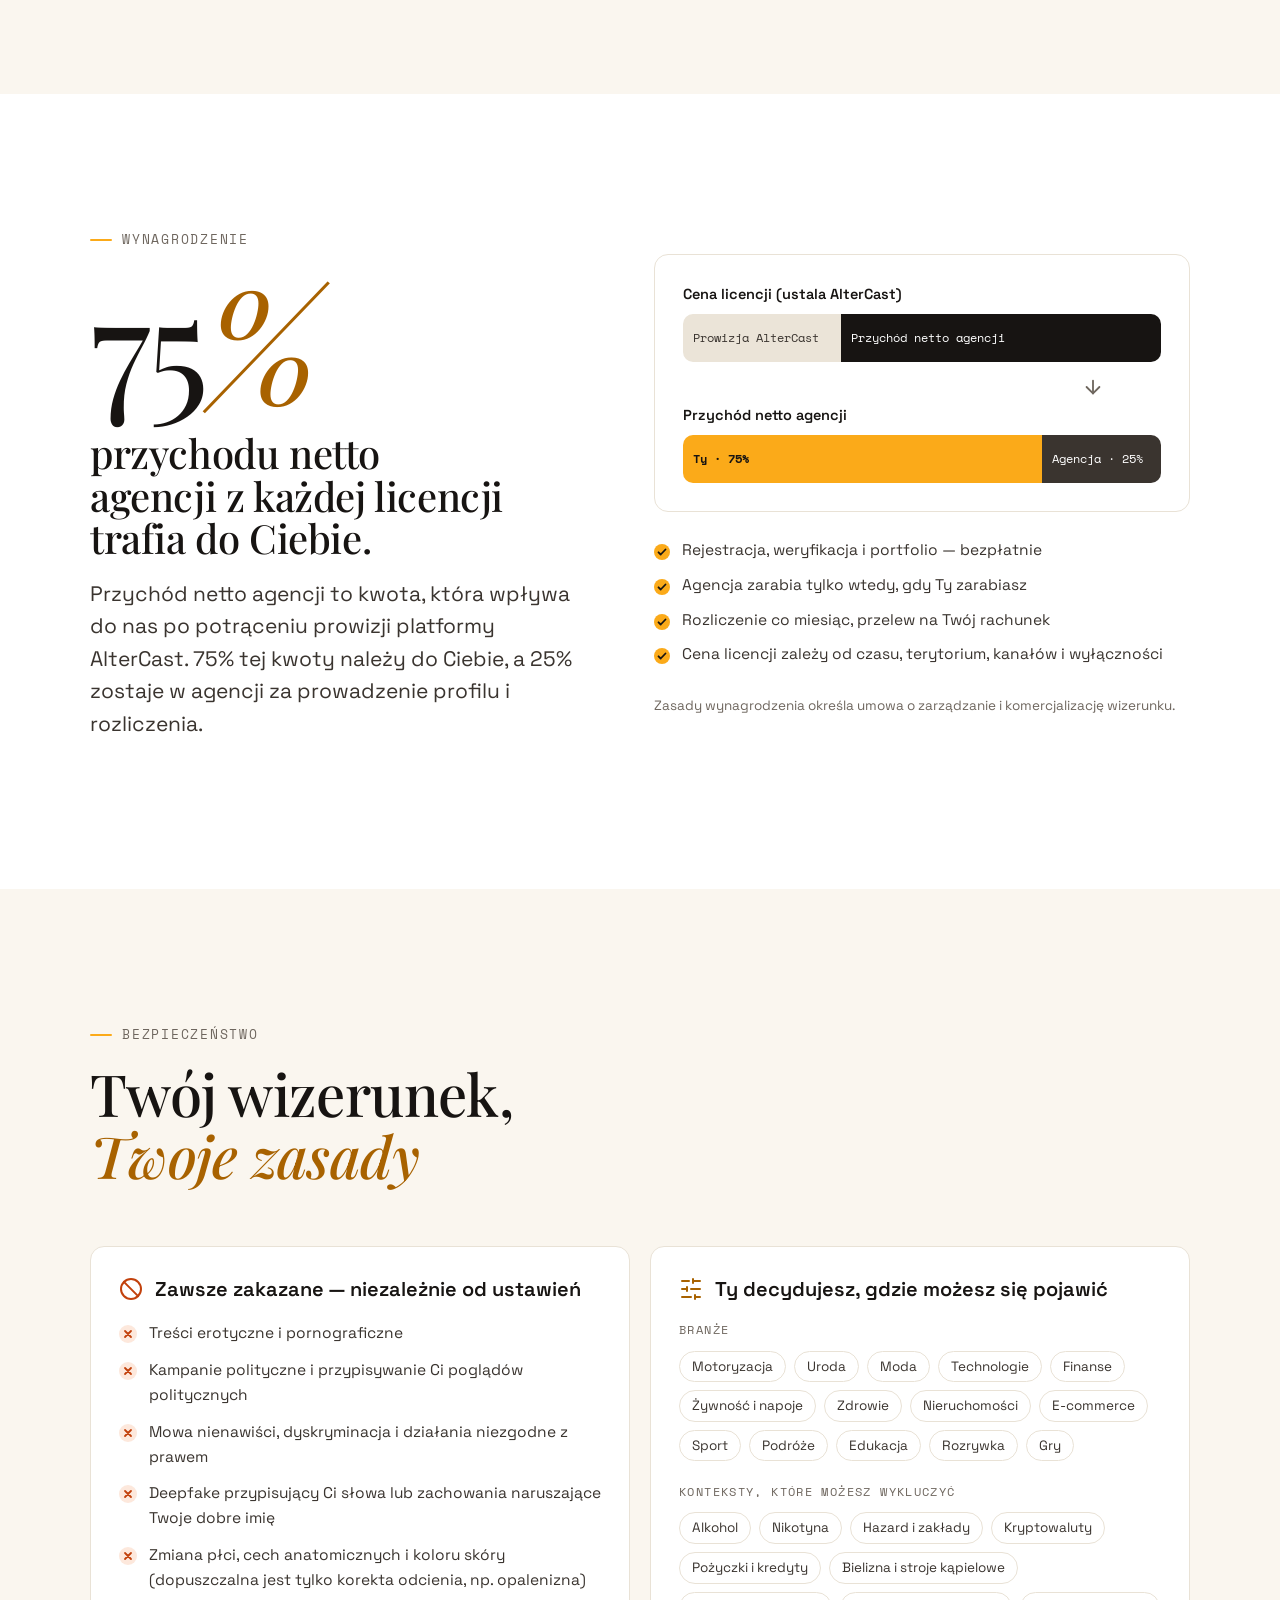
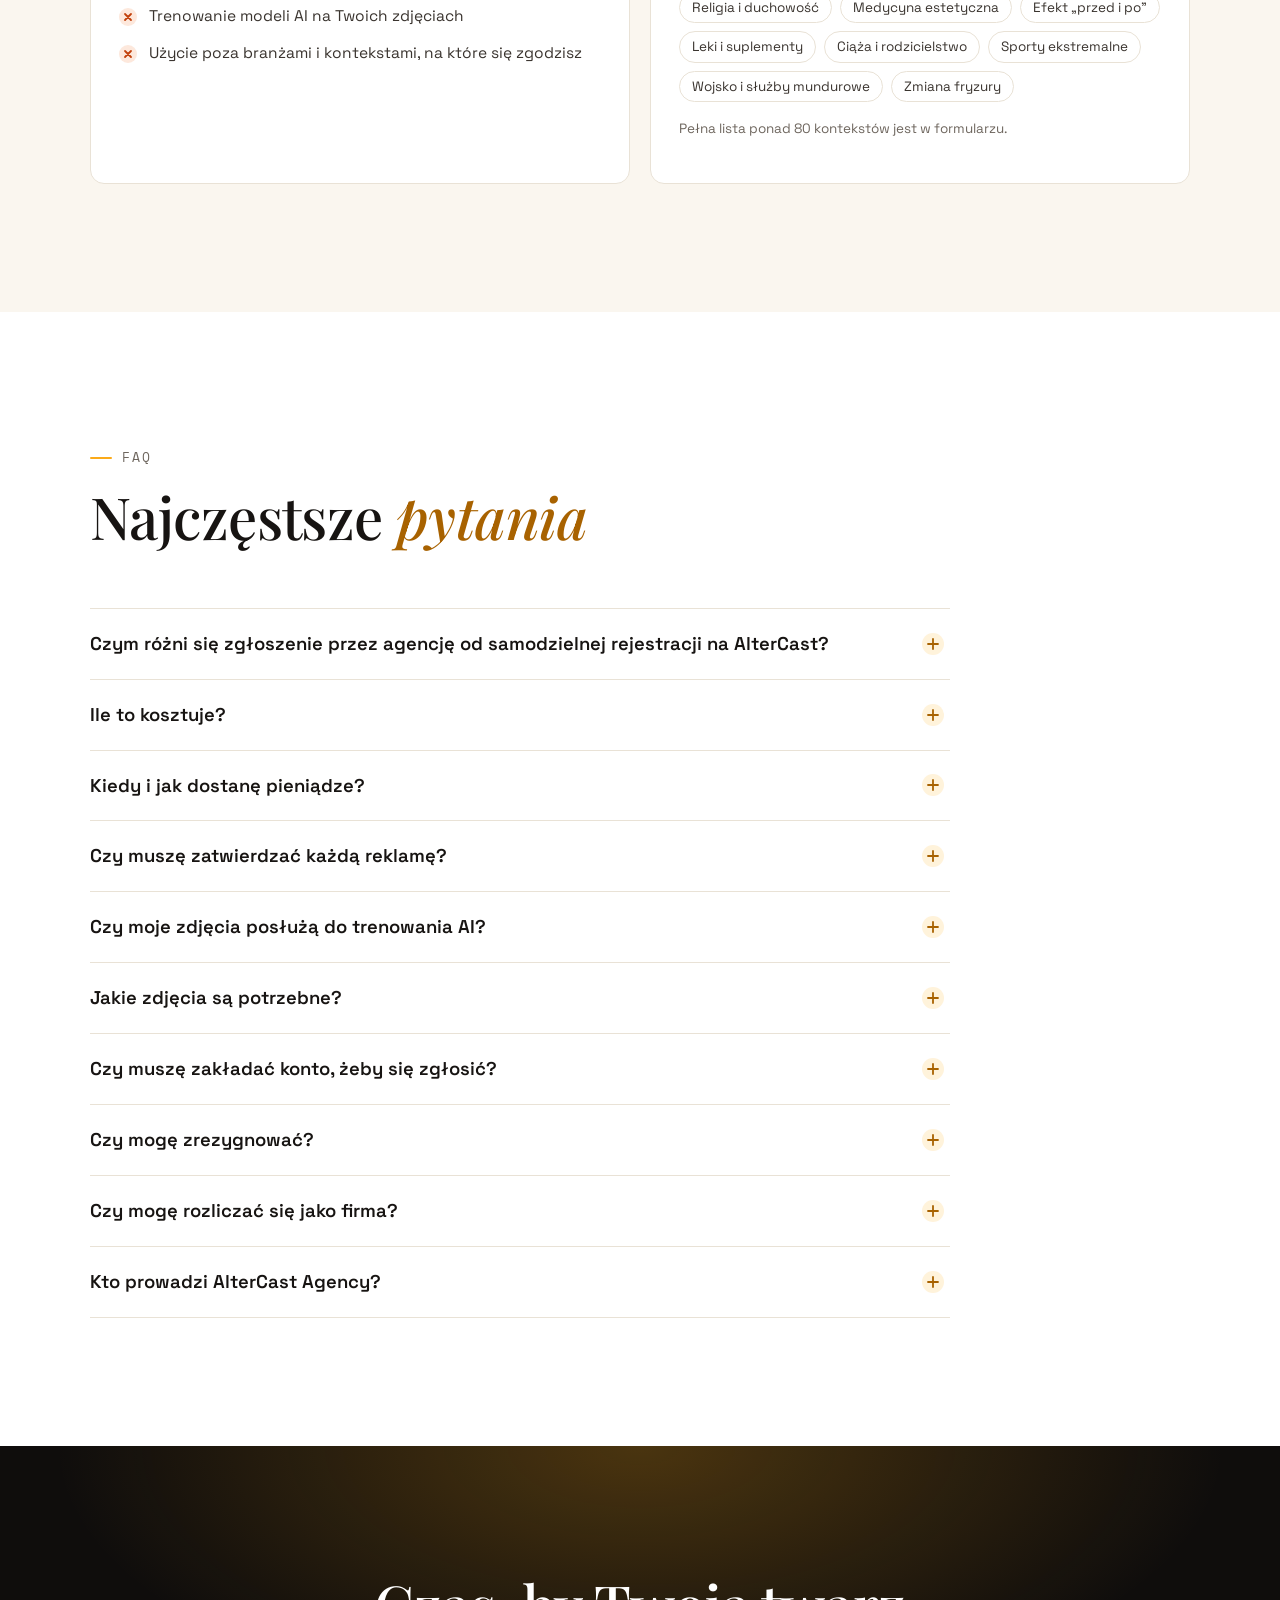
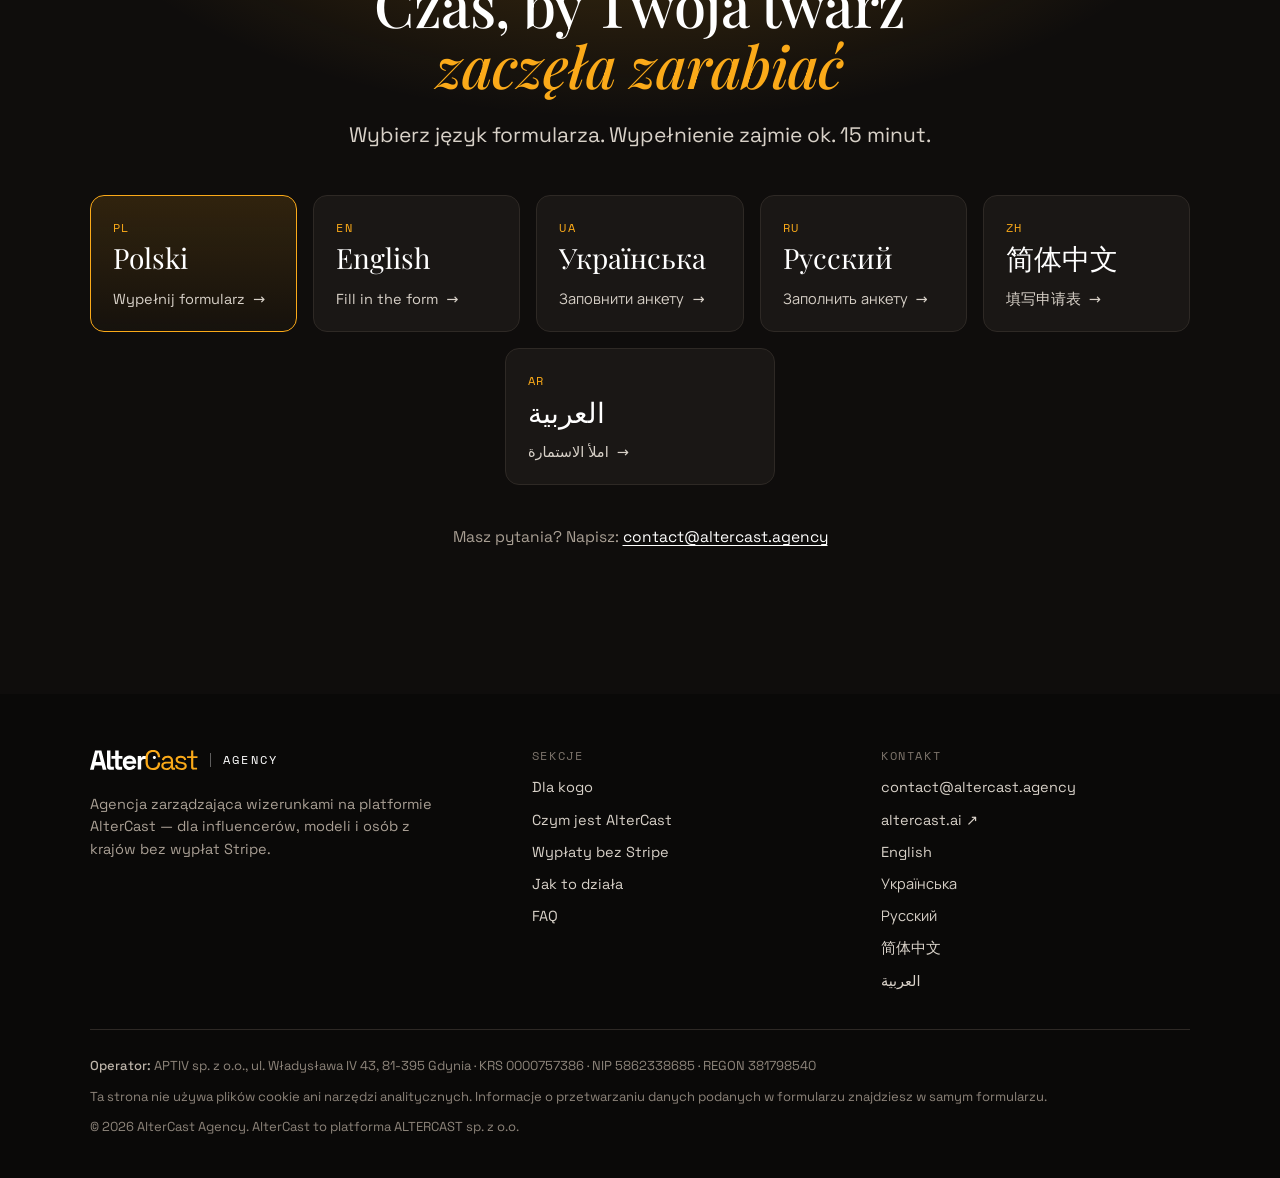
==== commit 35f91b26: "Add Ukrainian (UA) version: PL landing, 404, sitemap" ====
--- a/index.html
+++ b/index.html
@@ -8,6 +8,7 @@
 <link rel="canonical" href="https://altercast.agency/">
 <link rel="alternate" hreflang="pl" href="https://altercast.agency/">
 <link rel="alternate" hreflang="en" href="https://altercast.agency/en/">
+<link rel="alternate" hreflang="uk" href="https://altercast.agency/ua/">
 <link rel="alternate" hreflang="ru" href="https://altercast.agency/ru/">
 <link rel="alternate" hreflang="zh-Hans" href="https://altercast.agency/zh/">
 <link rel="alternate" hreflang="ar" href="https://altercast.agency/ar/">
@@ -27,7 +28,7 @@
 <link rel="apple-touch-icon" href="assets/apple-touch-icon.png">
 <link rel="preload" href="assets/fonts/playfair-display-latin-wght-normal.woff2" as="font" type="font/woff2" crossorigin>
 <link rel="preload" href="assets/fonts/space-grotesk-latin-wght-normal.woff2" as="font" type="font/woff2" crossorigin>
-<link rel="stylesheet" href="assets/style.css?v=20261016a">
+<link rel="stylesheet" href="assets/style.css?v=20261016c">
 <script type="application/ld+json">{"@context":"https://schema.org","@type":"Organization","name":"AlterCast Agency","url":"https://altercast.agency/","email":"contact@altercast.agency","legalName":"APTIV sp. z o.o.","address":{"@type":"PostalAddress","streetAddress":"ul. Władysława IV 43","postalCode":"81-395","addressLocality":"Gdynia","addressCountry":"PL"}}</script>
 </head>
 <body>
@@ -38,7 +39,7 @@
     <a class="brand" href="./" aria-label="AlterCast Agency"><svg viewBox="0 0 1104 205" role="img" aria-label="AlterCast"><use href="#ac-logo"/></svg><span class="brand-tag">Agency</span></a>
     <nav class="nav" aria-label="Main"><a href="#dla-kogo">Dla kogo</a><a href="#altercast">AlterCast</a><a href="#wyplaty">Wypłaty</a><a href="#jak-to-dziala">Jak to działa</a><a href="#faq">FAQ</a></nav>
     <div class="header-actions">
-      <details class="lang-menu"><summary aria-label="Język strony: Polski"><svg class="lm-globe" viewBox="0 0 24 24" fill="none" stroke="currentColor" stroke-width="2" stroke-linecap="round" stroke-linejoin="round" aria-hidden="true"><circle cx="12" cy="12" r="10"/><path d="M12 2a14.5 14.5 0 0 0 0 20 14.5 14.5 0 0 0 0-20"/><path d="M2 12h20"/></svg><span lang="pl">PL</span><svg class="lm-chev" viewBox="0 0 24 24" fill="none" stroke="currentColor" stroke-width="2" stroke-linecap="round" stroke-linejoin="round" aria-hidden="true"><path d="m6 9 6 6 6-6"/></svg></summary><nav class="lang-list" aria-label="Język strony"><a href="./" hreflang="pl" lang="pl" aria-current="true"><span>Polski</span><span class="lc">PL</span></a><a href="en/" hreflang="en" lang="en"><span>English</span><span class="lc">EN</span></a><a href="ru/" hreflang="ru" lang="ru"><span>Русский</span><span class="lc">RU</span></a><a href="zh/" hreflang="zh-Hans" lang="zh-Hans"><span>简体中文</span><span class="lc">ZH</span></a><a href="ar/" hreflang="ar" lang="ar"><span>العربية</span><span class="lc">AR</span></a></nav></details>
+      <details class="lang-menu"><summary aria-label="Język strony: Polski"><svg class="lm-globe" viewBox="0 0 24 24" fill="none" stroke="currentColor" stroke-width="2" stroke-linecap="round" stroke-linejoin="round" aria-hidden="true"><circle cx="12" cy="12" r="10"/><path d="M12 2a14.5 14.5 0 0 0 0 20 14.5 14.5 0 0 0 0-20"/><path d="M2 12h20"/></svg><span lang="pl">PL</span><svg class="lm-chev" viewBox="0 0 24 24" fill="none" stroke="currentColor" stroke-width="2" stroke-linecap="round" stroke-linejoin="round" aria-hidden="true"><path d="m6 9 6 6 6-6"/></svg></summary><nav class="lang-list" aria-label="Język strony"><a href="./" hreflang="pl" lang="pl" aria-current="true"><span>Polski</span><span class="lc">PL</span></a><a href="en/" hreflang="en" lang="en"><span>English</span><span class="lc">EN</span></a><a href="ua/" hreflang="uk" lang="uk"><span>Українська</span><span class="lc">UA</span></a><a href="ru/" hreflang="ru" lang="ru"><span>Русский</span><span class="lc">RU</span></a><a href="zh/" hreflang="zh-Hans" lang="zh-Hans"><span>简体中文</span><span class="lc">ZH</span></a><a href="ar/" hreflang="ar" lang="ar"><span>العربية</span><span class="lc">AR</span></a></nav></details>
       <a class="btn btn-sm" href="formularz/">Zgłoś wizerunek</a>
     </div>
     <button class="menu-btn" type="button" aria-expanded="false" aria-controls="mobile-panel" aria-label="Menu"><svg viewBox="0 0 24 24" fill="none" stroke="currentColor" stroke-width="2" stroke-linecap="round" stroke-linejoin="round" aria-hidden="true"><line x1="4" x2="20" y1="6" y2="6"/><line x1="4" x2="20" y1="12" y2="12"/><line x1="4" x2="20" y1="18" y2="18"/></svg></button>
@@ -61,7 +62,7 @@
       <a class="btn" href="formularz/">Wypełnij formularz <span class="arr" aria-hidden="true">→</span></a>
       <a class="btn btn-ghost" href="#jak-to-dziala">Jak to działa</a>
     </div>
-    <p class="hero-note">Ok. 15 minut · formularz dostępny w <a href="#apply">5 językach</a></p>
+    <p class="hero-note">Ok. 15 minut · formularz dostępny w <a href="#apply">6 językach</a></p>
     <div class="audience-pills"><a href="#dla-kogo">Influencerzy i twórcy</a><a href="#dla-kogo">Modele i modelki</a><a href="#wyplaty">Kraje bez wypłat Stripe</a></div>
   </div>
 </section>
@@ -218,7 +219,7 @@
   <div class="wrap">
     <h2 class="h2 reveal" id="final-title">Czas, by Twoja twarz <em>zaczęła zarabiać</em></h2>
     <p class="lead reveal">Wybierz język formularza. Wypełnienie zajmie ok. 15 minut.</p>
-    <div class="form-langs reveal"><a class="form-lang current" href="formularz/" lang="pl"><span class="fl-code">PL</span><span class="fl-name">Polski</span><span class="fl-go">Wypełnij formularz <span class="arr" aria-hidden="true">→</span></span></a><a class="form-lang" href="en/form/" lang="en"><span class="fl-code">EN</span><span class="fl-name">English</span><span class="fl-go">Fill in the form <span class="arr" aria-hidden="true">→</span></span></a><a class="form-lang" href="ru/anketa/" lang="ru"><span class="fl-code">RU</span><span class="fl-name">Русский</span><span class="fl-go">Заполнить анкету <span class="arr" aria-hidden="true">→</span></span></a><a class="form-lang" href="zh/form/" lang="zh-Hans"><span class="fl-code">ZH</span><span class="fl-name">简体中文</span><span class="fl-go">填写申请表 <span class="arr" aria-hidden="true">→</span></span></a><a class="form-lang" href="ar/form/" lang="ar"><span class="fl-code">AR</span><span class="fl-name">العربية</span><span class="fl-go">املأ الاستمارة <span class="arr" aria-hidden="true">→</span></span></a></div>
+    <div class="form-langs reveal"><a class="form-lang current" href="formularz/" lang="pl"><span class="fl-code">PL</span><span class="fl-name">Polski</span><span class="fl-go">Wypełnij formularz <span class="arr" aria-hidden="true">→</span></span></a><a class="form-lang" href="en/form/" lang="en"><span class="fl-code">EN</span><span class="fl-name">English</span><span class="fl-go">Fill in the form <span class="arr" aria-hidden="true">→</span></span></a><a class="form-lang" href="ua/anketa/" lang="uk"><span class="fl-code">UA</span><span class="fl-name">Українська</span><span class="fl-go">Заповнити анкету <span class="arr" aria-hidden="true">→</span></span></a><a class="form-lang" href="ru/anketa/" lang="ru"><span class="fl-code">RU</span><span class="fl-name">Русский</span><span class="fl-go">Заполнить анкету <span class="arr" aria-hidden="true">→</span></span></a><a class="form-lang" href="zh/form/" lang="zh-Hans"><span class="fl-code">ZH</span><span class="fl-name">简体中文</span><span class="fl-go">填写申请表 <span class="arr" aria-hidden="true">→</span></span></a><a class="form-lang" href="ar/form/" lang="ar"><span class="fl-code">AR</span><span class="fl-name">العربية</span><span class="fl-go">املأ الاستمارة <span class="arr" aria-hidden="true">→</span></span></a></div>
     <p class="final-contact">Masz pytania? Napisz: <a href="mailto:contact@altercast.agency">contact@altercast.agency</a></p>
   </div>
 </section>
@@ -240,7 +241,7 @@
         <div class="foot-links">
           <a href="mailto:contact@altercast.agency">contact@altercast.agency</a>
           <a href="https://altercast.ai/" target="_blank" rel="noopener">altercast.ai ↗</a>
-          <a href="en/" lang="en">English</a><a href="ru/" lang="ru">Русский</a><a href="zh/" lang="zh-Hans">简体中文</a><a href="ar/" lang="ar">العربية</a>
+          <a href="en/" lang="en">English</a><a href="ua/" lang="uk">Українська</a><a href="ru/" lang="ru">Русский</a><a href="zh/" lang="zh-Hans">简体中文</a><a href="ar/" lang="ar">العربية</a>
         </div>
       </div>
     </div>
@@ -251,7 +252,7 @@
     </div>
   </div>
 </footer>
-<div class="lang-suggest" role="region" aria-label="Język strony"><span data-lang="en" lang="en" dir="ltr">This page is also available in English. <a href="en/" hreflang="en">Switch to English</a></span><span data-lang="ru" lang="ru" dir="ltr">Эта страница доступна на русском языке. <a href="ru/" hreflang="ru">Перейти на русский</a></span><span data-lang="zh" lang="zh-Hans" dir="ltr">本页面提供简体中文版本。 <a href="zh/" hreflang="zh-Hans">切换到中文</a></span><span data-lang="ar" lang="ar" dir="rtl">هذه الصفحة متاحة باللغة العربية. <a href="ar/" hreflang="ar">التبديل إلى العربية</a></span><button type="button" aria-label="Zamknij">×</button></div>
-<script src="assets/app.js?v=20261016a" defer></script>
+<div class="lang-suggest" role="region" aria-label="Język strony"><span data-lang="en" lang="en" dir="ltr">This page is also available in English. <a href="en/" hreflang="en">Switch to English</a></span><span data-lang="ua" lang="uk" dir="ltr">Ця сторінка доступна українською мовою. <a href="ua/" hreflang="uk">Перейти на українську</a></span><span data-lang="ru" lang="ru" dir="ltr">Эта страница доступна на русском языке. <a href="ru/" hreflang="ru">Перейти на русский</a></span><span data-lang="zh" lang="zh-Hans" dir="ltr">本页面提供简体中文版本。 <a href="zh/" hreflang="zh-Hans">切换到中文</a></span><span data-lang="ar" lang="ar" dir="rtl">هذه الصفحة متاحة باللغة العربية. <a href="ar/" hreflang="ar">التبديل إلى العربية</a></span><button type="button" aria-label="Zamknij">×</button></div>
+<script src="assets/app.js?v=20261016c" defer></script>
 </body>
 </html>
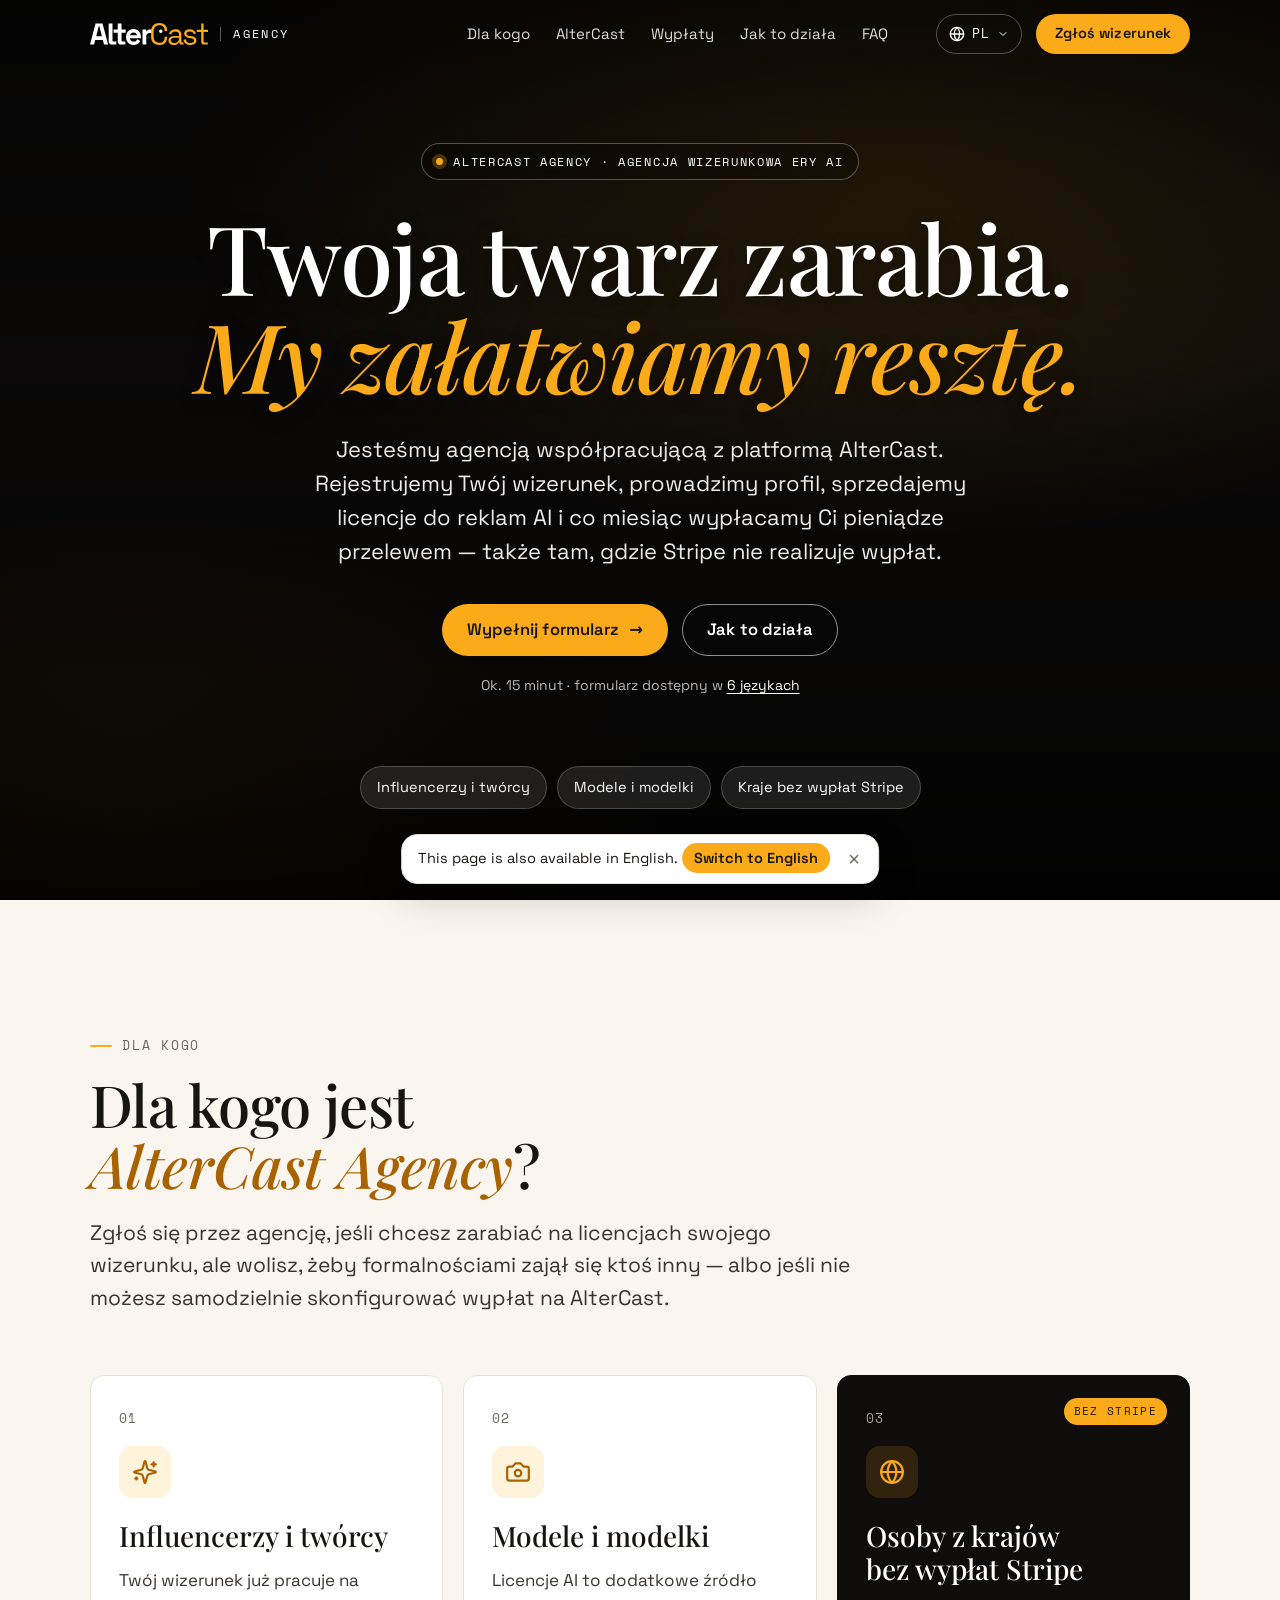
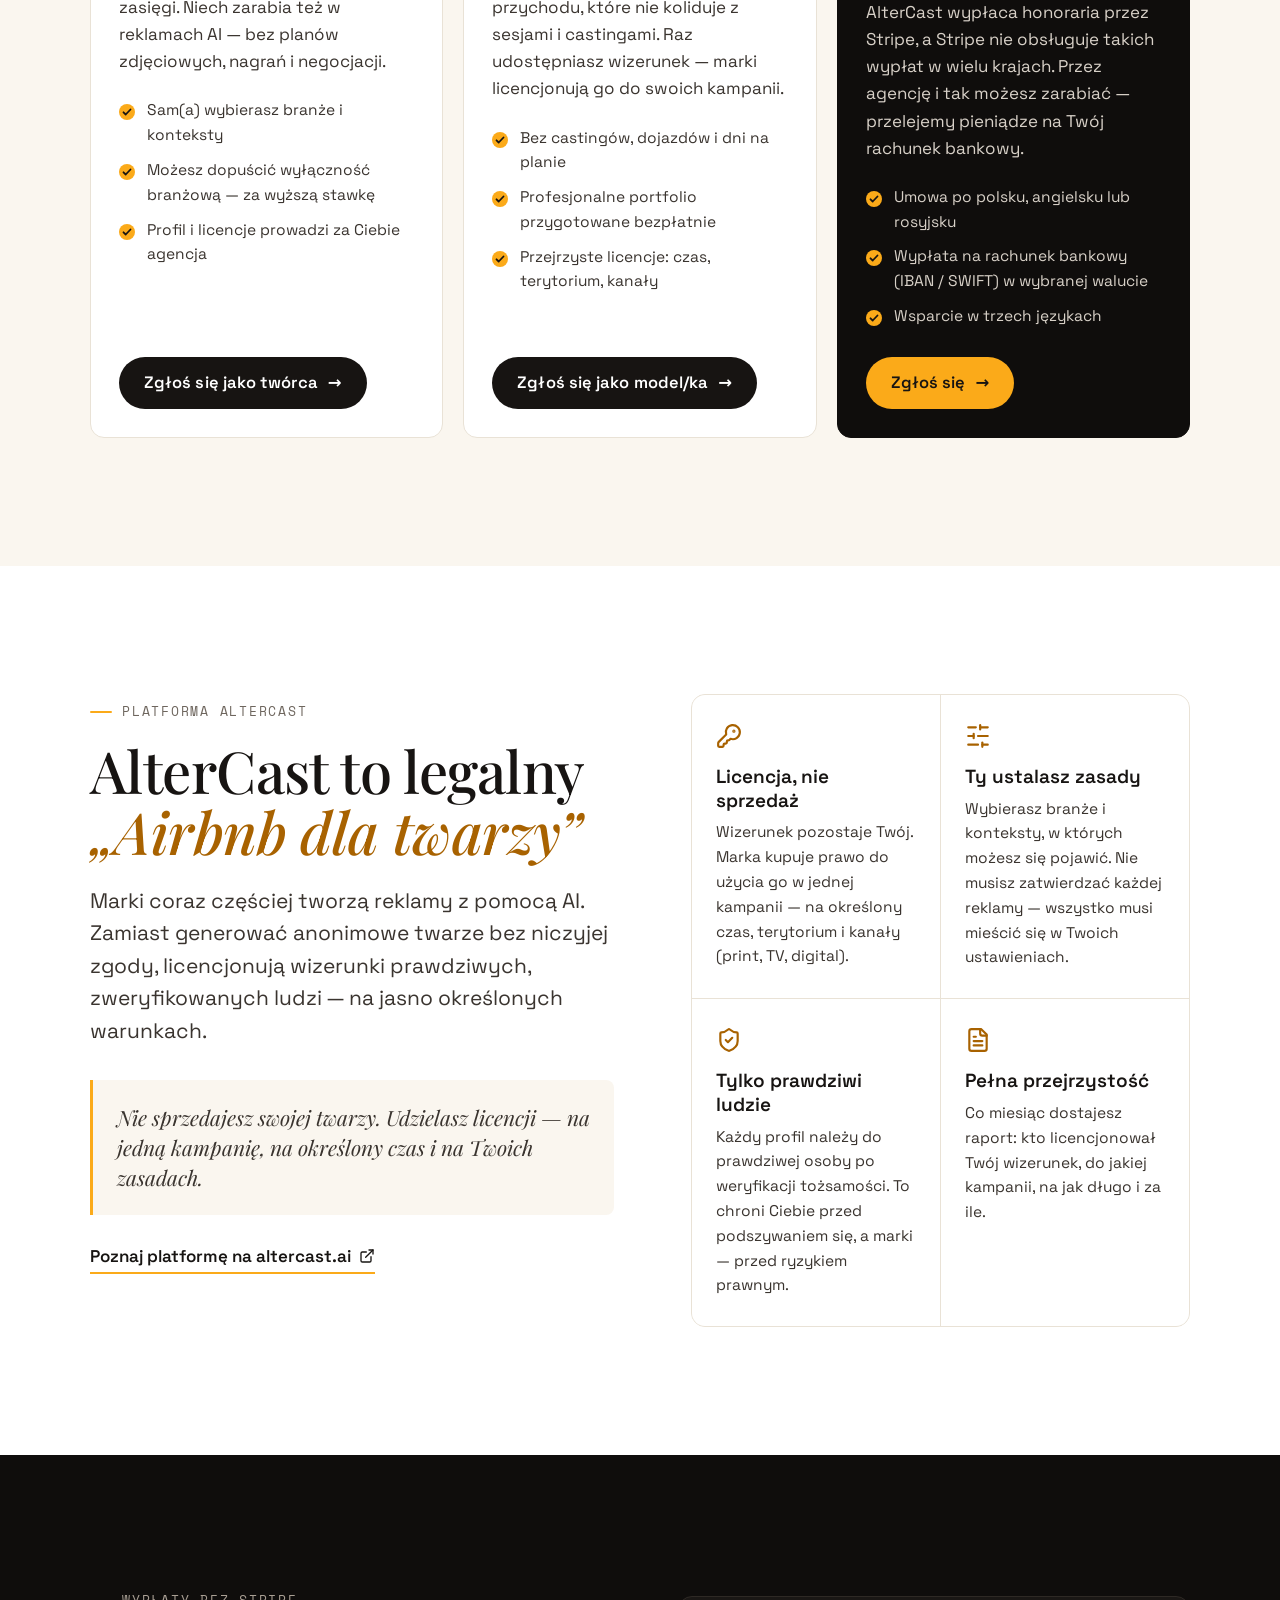
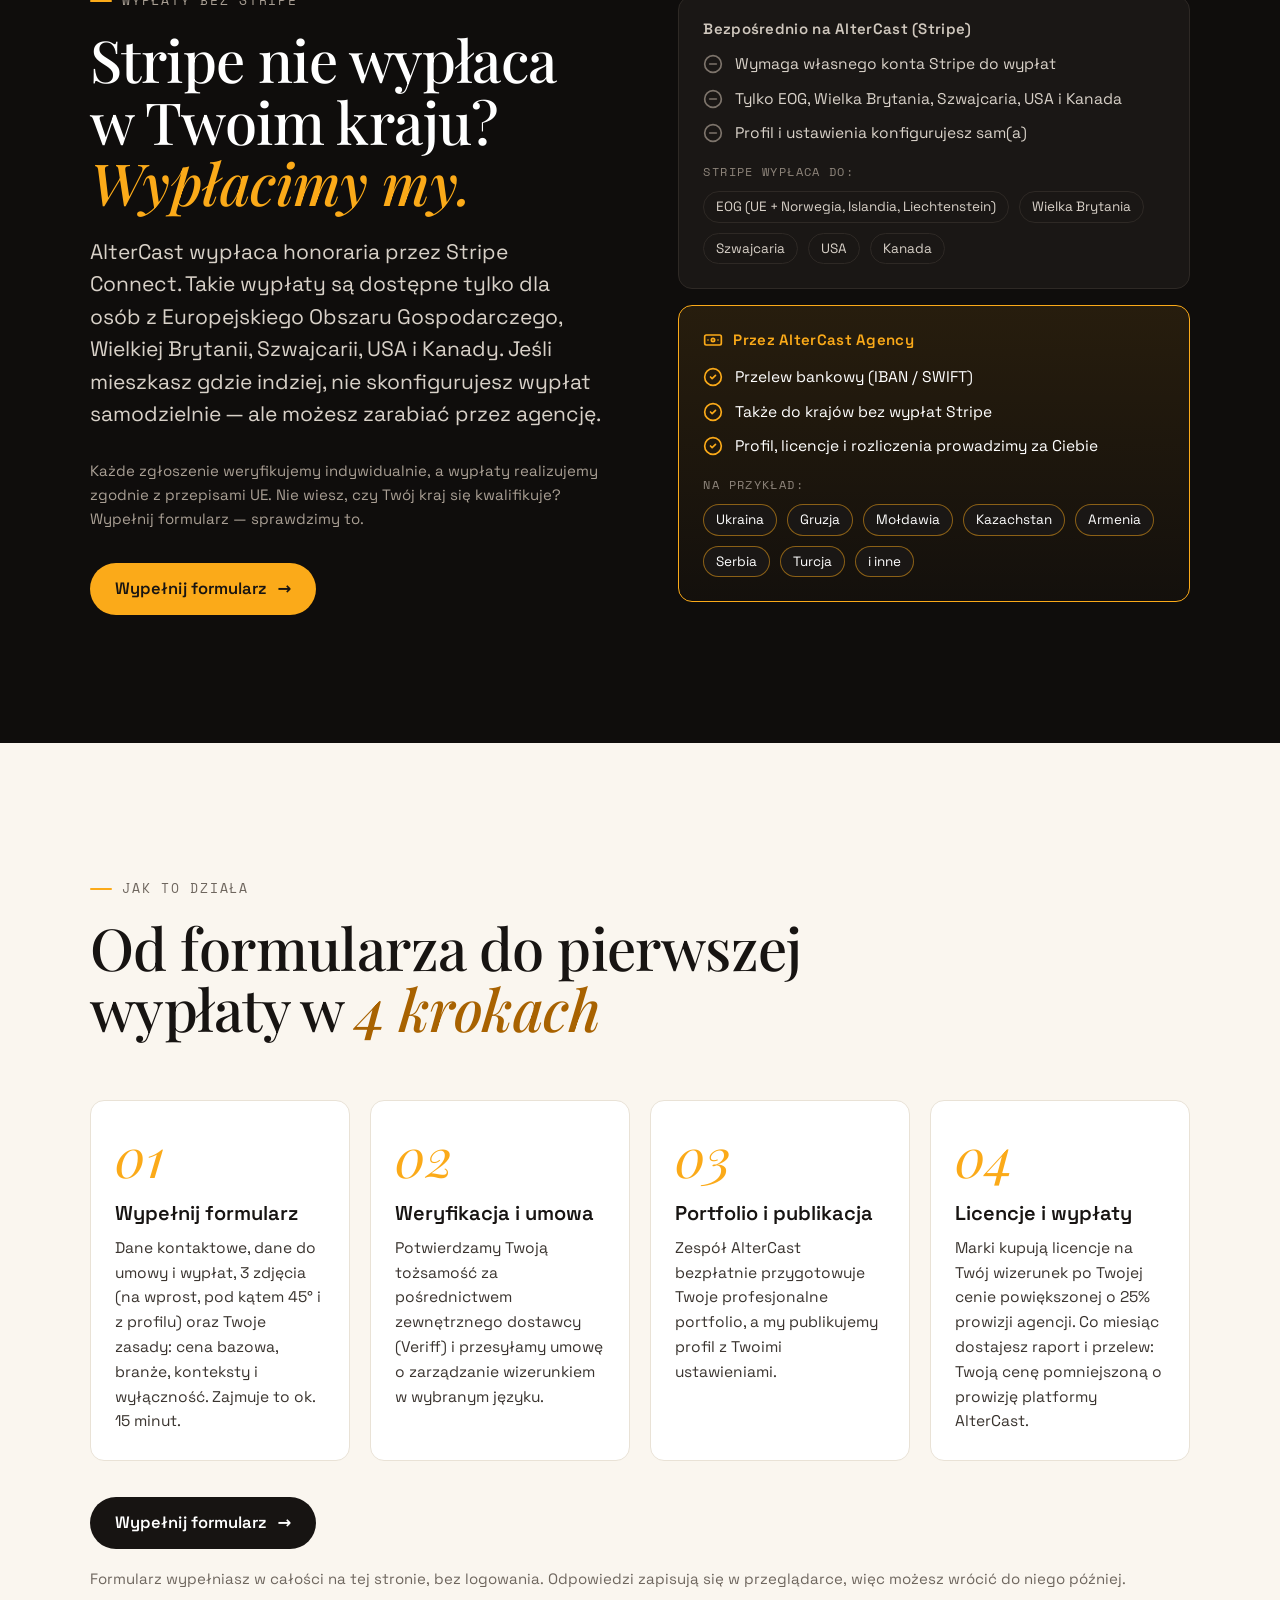
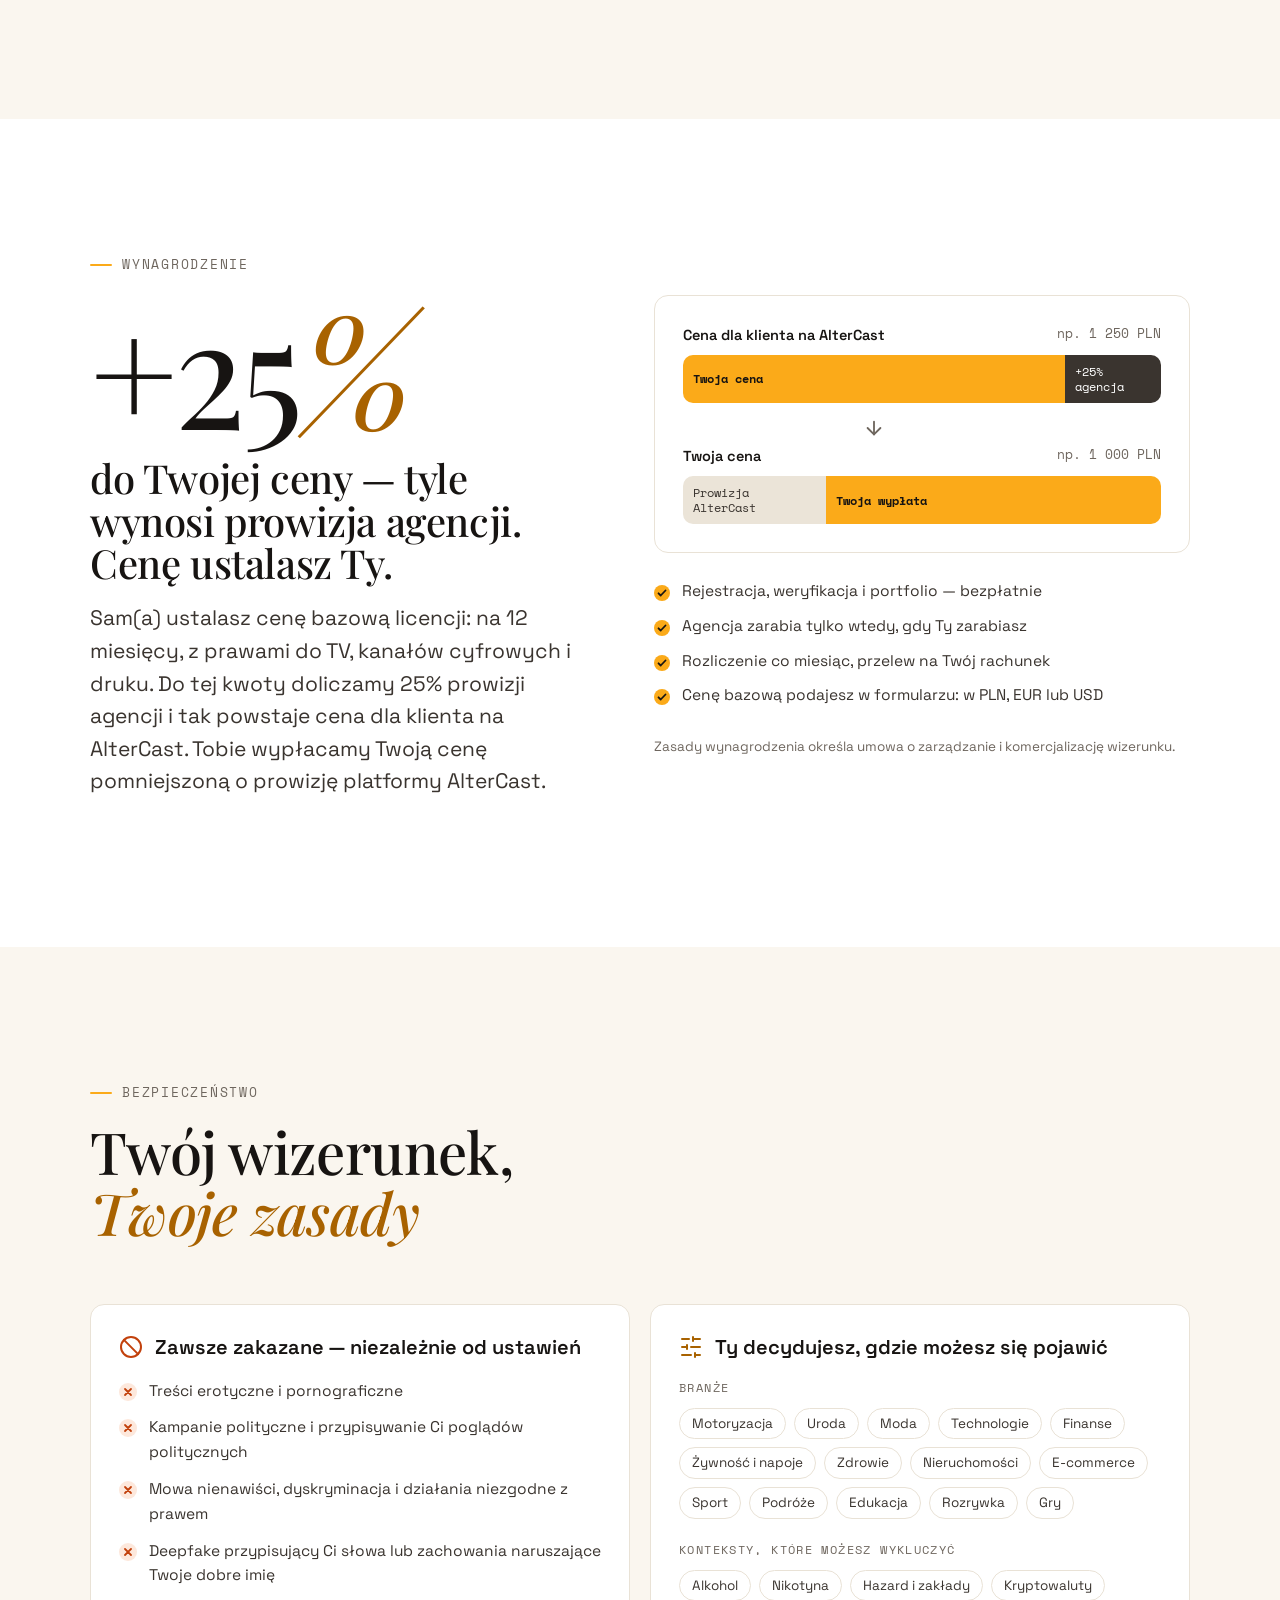
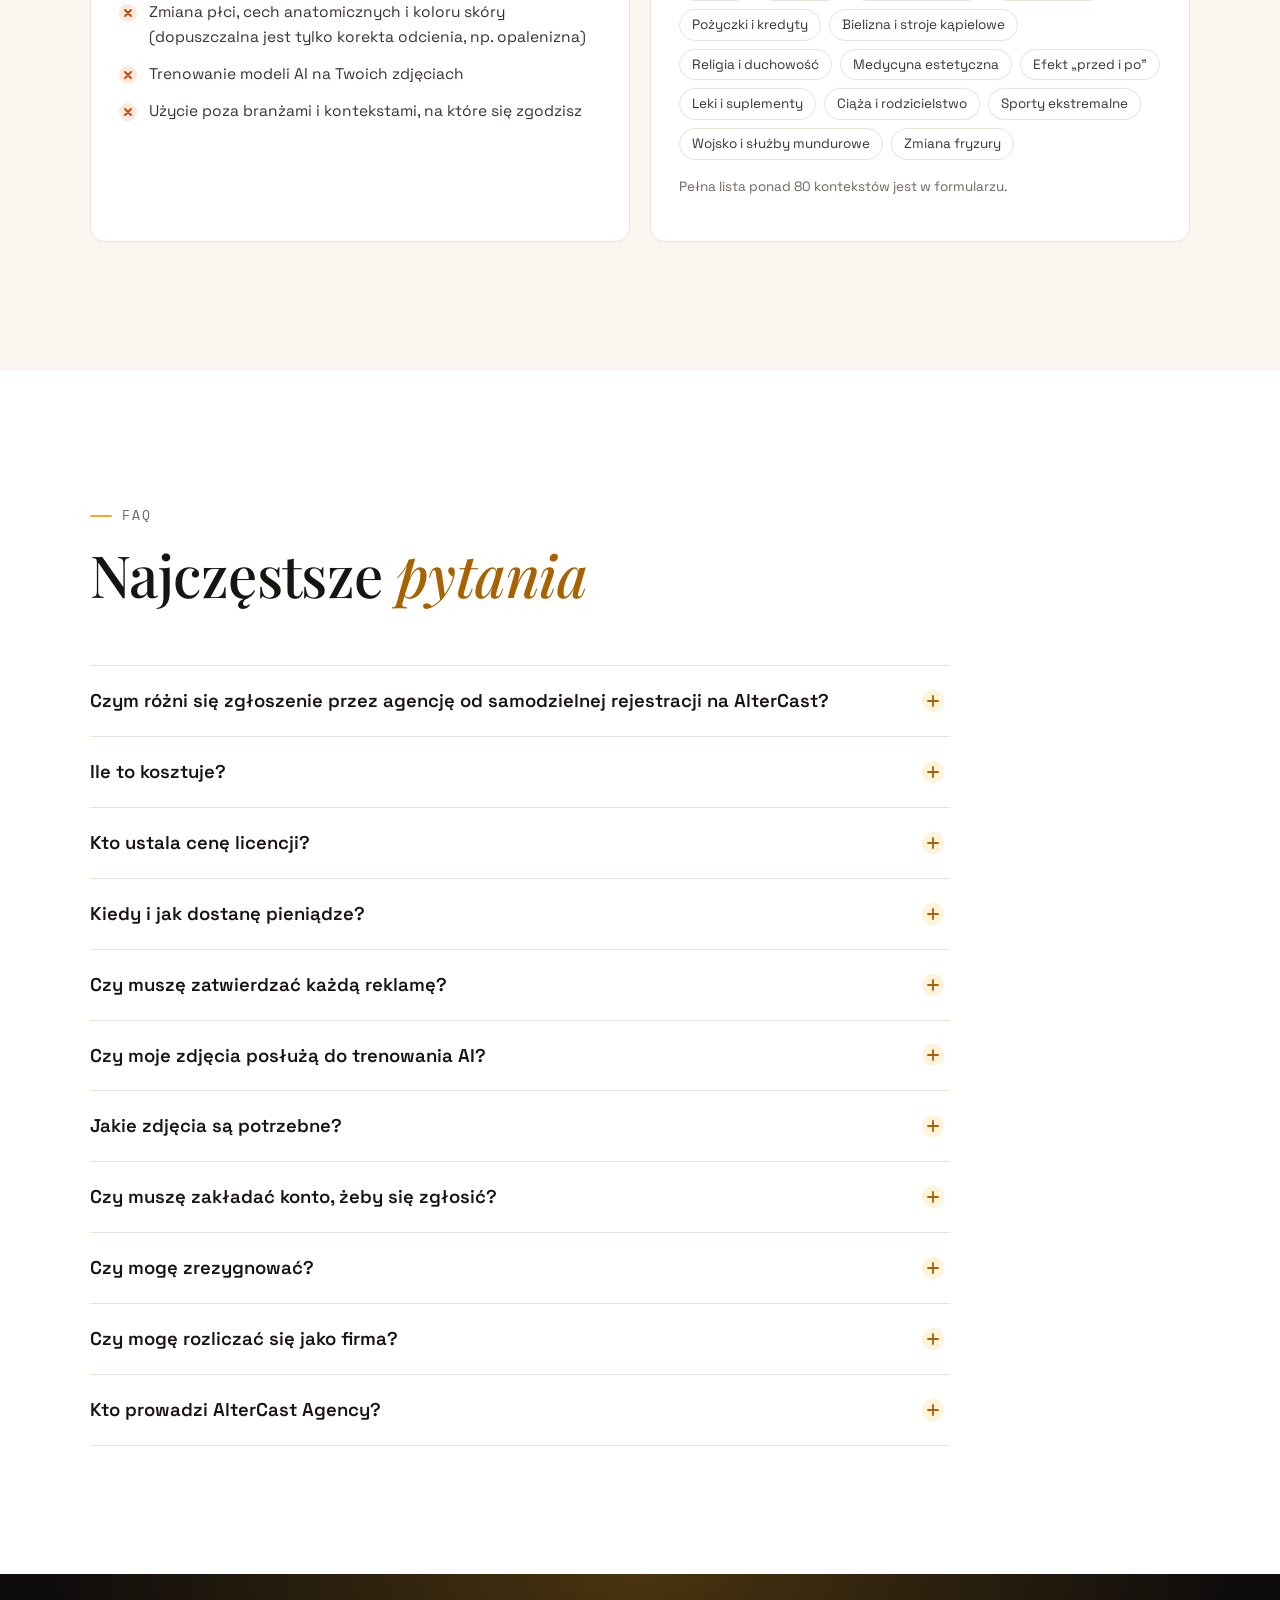
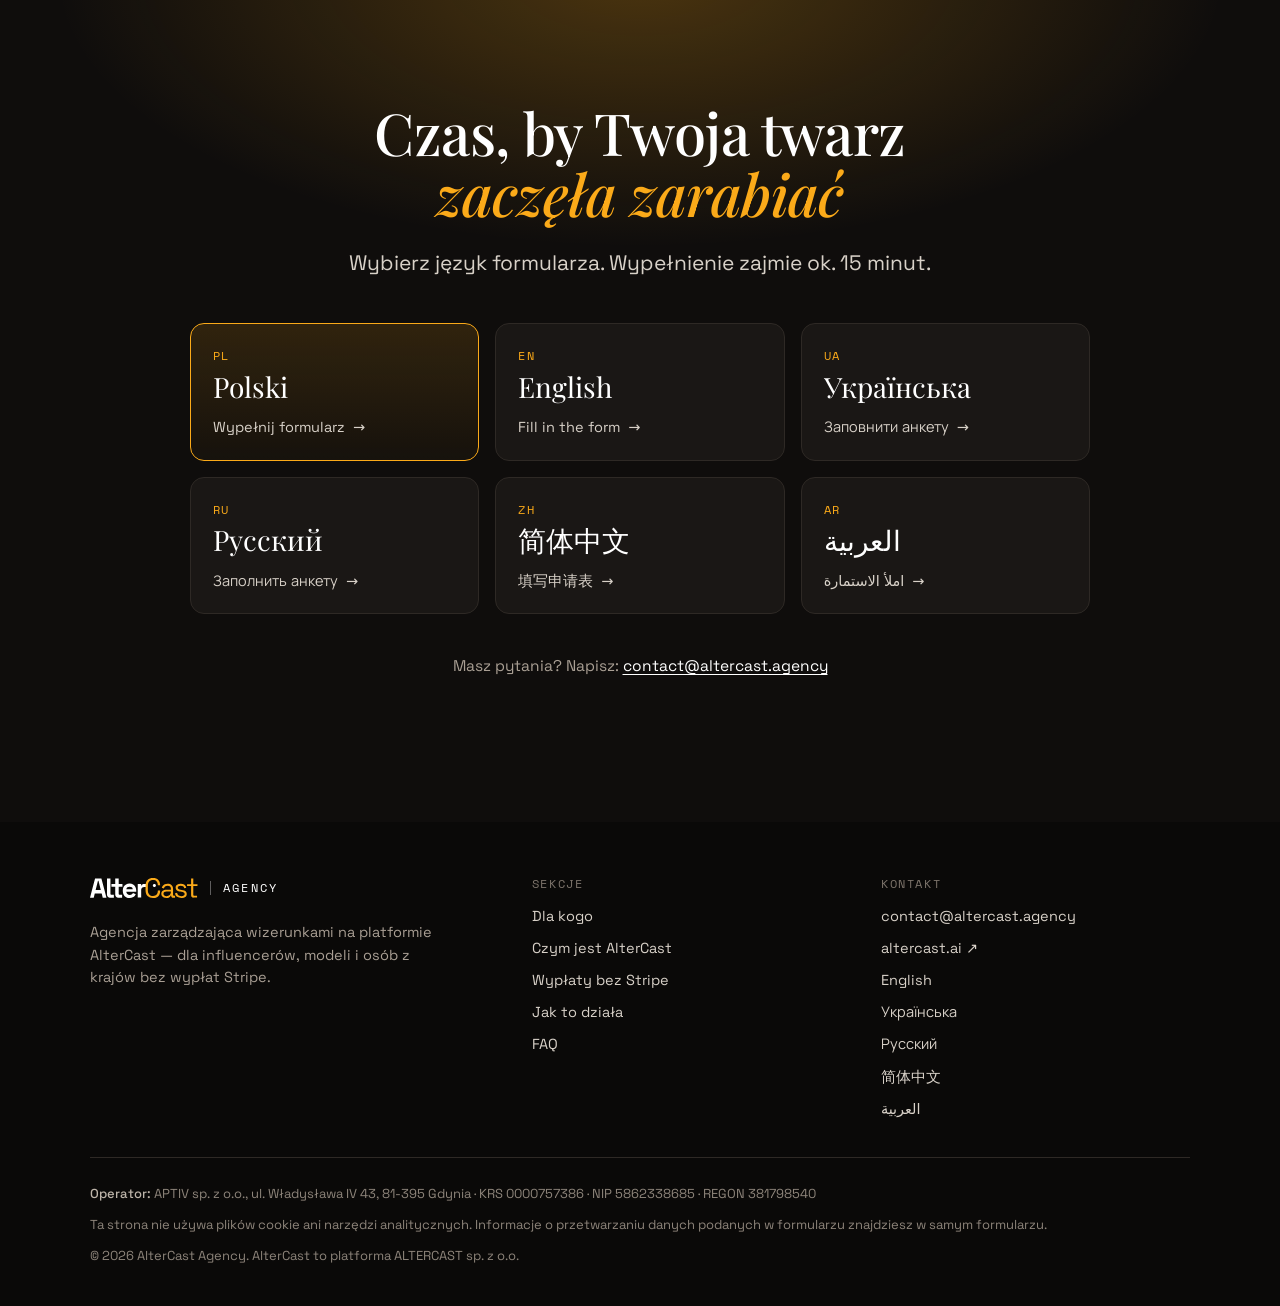
==== commit 5615fdb3: "Pricing model: PL landing, 404" ====
--- a/index.html
+++ b/index.html
@@ -28,7 +28,7 @@
 <link rel="apple-touch-icon" href="assets/apple-touch-icon.png">
 <link rel="preload" href="assets/fonts/playfair-display-latin-wght-normal.woff2" as="font" type="font/woff2" crossorigin>
 <link rel="preload" href="assets/fonts/space-grotesk-latin-wght-normal.woff2" as="font" type="font/woff2" crossorigin>
-<link rel="stylesheet" href="assets/style.css?v=20261016c">
+<link rel="stylesheet" href="assets/style.css?v=20261016d">
 <script type="application/ld+json">{"@context":"https://schema.org","@type":"Organization","name":"AlterCast Agency","url":"https://altercast.agency/","email":"contact@altercast.agency","legalName":"APTIV sp. z o.o.","address":{"@type":"PostalAddress","streetAddress":"ul. Władysława IV 43","postalCode":"81-395","addressLocality":"Gdynia","addressCountry":"PL"}}</script>
 </head>
 <body>
@@ -149,7 +149,7 @@
       <span class="eyebrow">Jak to działa</span>
       <h2 class="h2" id="how-title">Od formularza do pierwszej wypłaty w <em>4 krokach</em></h2>
     </div>
-    <ol class="steps" style="list-style:none;margin:0;padding:0"><li class="step reveal"><div class="step-n">01</div><h3>Wypełnij formularz</h3><p>Dane kontaktowe, dane do umowy i wypłat, 3 zdjęcia (na wprost, pod kątem 45° i z profilu) oraz Twoje zasady: branże, konteksty i wyłączność. Zajmuje to ok. 15 minut.</p></li><li class="step reveal"><div class="step-n">02</div><h3>Weryfikacja i umowa</h3><p>Potwierdzamy Twoją tożsamość za pośrednictwem zewnętrznego dostawcy (Veriff) i przesyłamy umowę o zarządzanie wizerunkiem w wybranym języku.</p></li><li class="step reveal"><div class="step-n">03</div><h3>Portfolio i publikacja</h3><p>Zespół AlterCast bezpłatnie przygotowuje Twoje profesjonalne portfolio, a my publikujemy profil z Twoimi ustawieniami.</p></li><li class="step reveal"><div class="step-n">04</div><h3>Licencje i wypłaty</h3><p>Marki kupują licencje na Twój wizerunek. Co miesiąc dostajesz raport i przelew — 75% przychodu netto agencji z Twoich licencji.</p></li></ol>
+    <ol class="steps" style="list-style:none;margin:0;padding:0"><li class="step reveal"><div class="step-n">01</div><h3>Wypełnij formularz</h3><p>Dane kontaktowe, dane do umowy i wypłat, 3 zdjęcia (na wprost, pod kątem 45° i z profilu) oraz Twoje zasady: cena bazowa, branże, konteksty i wyłączność. Zajmuje to ok. 15 minut.</p></li><li class="step reveal"><div class="step-n">02</div><h3>Weryfikacja i umowa</h3><p>Potwierdzamy Twoją tożsamość za pośrednictwem zewnętrznego dostawcy (Veriff) i przesyłamy umowę o zarządzanie wizerunkiem w wybranym języku.</p></li><li class="step reveal"><div class="step-n">03</div><h3>Portfolio i publikacja</h3><p>Zespół AlterCast bezpłatnie przygotowuje Twoje profesjonalne portfolio, a my publikujemy profil z Twoimi ustawieniami.</p></li><li class="step reveal"><div class="step-n">04</div><h3>Licencje i wypłaty</h3><p>Marki kupują licencje na Twój wizerunek po Twojej cenie powiększonej o 25% prowizji agencji. Co miesiąc dostajesz raport i przelew: Twoją cenę pomniejszoną o prowizję platformy AlterCast.</p></li></ol>
     <div class="steps-foot reveal">
       <a class="btn btn-dark" href="formularz/">Wypełnij formularz <span class="arr" aria-hidden="true">→</span></a>
       <p>Formularz wypełniasz w całości na tej stronie, bez logowania. Odpowiedzi zapisują się w przeglądarce, więc możesz wrócić do niego później.</p>
@@ -161,23 +161,23 @@
   <div class="wrap earn">
     <div class="reveal">
       <span class="eyebrow">Wynagrodzenie</span>
-      <div class="big-num" aria-hidden="true">75<em>%</em></div>
-      <h2 class="h2" id="earn-title" style="font-size:clamp(28px,3.6vw,40px);margin-top:14px"><span class="visually-hidden">75% </span>przychodu netto agencji z każdej licencji trafia do Ciebie.</h2>
-      <p class="lead" style="margin-top:18px">Przychód netto agencji to kwota, która wpływa do nas po potrąceniu prowizji platformy AlterCast. 75% tej kwoty należy do Ciebie, a 25% zostaje w agencji za prowadzenie profilu i rozliczenia.</p>
-    </div>
-    <div class="reveal">
-      <div class="split" role="img" aria-label="Cena licencji (ustala AlterCast): Prowizja AlterCast + Przychód netto agencji. Przychód netto agencji: Ty · 75%, Agencja · 25%.">
+      <div class="big-num" aria-hidden="true"><span dir="ltr">+25<em>%</em></span></div>
+      <h2 class="h2" id="earn-title" style="font-size:clamp(28px,3.6vw,40px);margin-top:14px"><span class="visually-hidden">+25% </span>do Twojej ceny — tyle wynosi prowizja agencji. Cenę ustalasz Ty.</h2>
+      <p class="lead" style="margin-top:18px">Sam(a) ustalasz cenę bazową licencji: na 12 miesięcy, z prawami do TV, kanałów cyfrowych i druku. Do tej kwoty doliczamy 25% prowizji agencji i tak powstaje cena dla klienta na AlterCast. Tobie wypłacamy Twoją cenę pomniejszoną o prowizję platformy AlterCast.</p>
+    </div>
+    <div class="reveal">
+      <div class="split" role="img" aria-label="Cena dla klienta na AlterCast (np. 1 250 PLN): Twoja cena + +25% agencja. Twoja cena (np. 1 000 PLN): Prowizja AlterCast, Twoja wypłata.">
         <div class="split-row">
-          <div class="split-label"><strong>Cena licencji (ustala AlterCast)</strong></div>
-          <div class="bar"><span class="b-platform" style="width:33%">Prowizja AlterCast</span><span class="b-agency-net" style="width:67%">Przychód netto agencji</span></div>
+          <div class="split-label"><strong>Cena dla klienta na AlterCast</strong><span class="split-ex">np. 1 250 PLN</span></div>
+          <div class="bar"><span class="b-you" style="width:80%">Twoja cena</span><span class="b-agency" style="width:20%">+25% agencja</span></div>
         </div>
         <div class="split-arrow"><svg viewBox="0 0 24 24" fill="none" stroke="currentColor" stroke-width="2" stroke-linecap="round" stroke-linejoin="round" aria-hidden="true"><path d="M12 5v14"/><path d="m19 12-7 7-7-7"/></svg></div>
         <div class="split-row">
-          <div class="split-label"><strong>Przychód netto agencji</strong></div>
-          <div class="bar"><span class="b-you" style="width:75%">Ty · 75%</span><span class="b-agency" style="width:25%">Agencja · 25%</span></div>
+          <div class="split-label"><strong>Twoja cena</strong><span class="split-ex">np. 1 000 PLN</span></div>
+          <div class="bar"><span class="b-platform" style="width:30%">Prowizja AlterCast</span><span class="b-you" style="width:70%">Twoja wypłata</span></div>
         </div>
       </div>
-      <ul class="ticks"><li>Rejestracja, weryfikacja i portfolio — bezpłatnie</li><li>Agencja zarabia tylko wtedy, gdy Ty zarabiasz</li><li>Rozliczenie co miesiąc, przelew na Twój rachunek</li><li>Cena licencji zależy od czasu, terytorium, kanałów i wyłączności</li></ul>
+      <ul class="ticks"><li>Rejestracja, weryfikacja i portfolio — bezpłatnie</li><li>Agencja zarabia tylko wtedy, gdy Ty zarabiasz</li><li>Rozliczenie co miesiąc, przelew na Twój rachunek</li><li>Cenę bazową podajesz w formularzu: w PLN, EUR lub USD</li></ul>
       <p class="fine">Zasady wynagrodzenia określa umowa o zarządzanie i komercjalizację wizerunku.</p>
     </div>
   </div>
@@ -210,9 +210,9 @@
       <span class="eyebrow">FAQ</span>
       <h2 class="h2" id="faq-title">Najczęstsze <em>pytania</em></h2>
     </div>
-    <div class="faq reveal"><details><summary>Czym różni się zgłoszenie przez agencję od samodzielnej rejestracji na AlterCast?</summary><div class="answer"><p>Na AlterCast możesz zarejestrować się samodzielnie, jeśli mieszkasz w kraju, w którym Stripe realizuje wypłaty. Przez agencję oddajesz nam całą obsługę: konfigurację profilu, kontekstów i licencji oraz rozliczenia. Jeśli mieszkasz w kraju bez wypłat Stripe, przez agencję i tak możesz zarabiać na AlterCast.</p></div></details><details><summary>Ile to kosztuje?</summary><div class="answer"><p>Nic. Rejestracja, weryfikacja i portfolio są bezpłatne. Agencja zatrzymuje 25% swojego przychodu netto z Twoich licencji — zarabiamy tylko wtedy, gdy Ty zarabiasz.</p></div></details><details><summary>Kiedy i jak dostanę pieniądze?</summary><div class="answer"><p>Rozliczamy się co miesiąc na podstawie raportów z platformy. Pieniądze przelewamy na rachunek bankowy podany w formularzu (IBAN, a dla kont zagranicznych także SWIFT/BIC).</p></div></details><details><summary>Czy muszę zatwierdzać każdą reklamę?</summary><div class="answer"><p>Nie. Zasady ustalasz z góry — branże, konteksty i wyłączność. Każda licencja musi się w nich mieścić.</p></div></details><details><summary>Czy moje zdjęcia posłużą do trenowania AI?</summary><div class="answer"><p>Nie. Zdjęcia służą do weryfikacji tożsamości i przygotowania portfolio. Oryginały nie są przekazywane markom.</p></div></details><details><summary>Jakie zdjęcia są potrzebne?</summary><div class="answer"><p>Trzy wyraźne zdjęcia: na wprost, pod kątem 45° i z profilu. Możesz je wgrać w formularzu, przesłać link albo umówić sesję zdjęciową z zespołem AlterCast.</p></div></details><details><summary>Czy muszę zakładać konto, żeby się zgłosić?</summary><div class="answer"><p>Nie. Formularz wypełniasz bezpośrednio na tej stronie, bez logowania. Zdjęcia możesz wgrać od razu w formularzu.</p></div></details><details><summary>Czy mogę zrezygnować?</summary><div class="answer"><p>Tak. Umowę można wypowiedzieć z miesięcznym okresem wypowiedzenia. Usuwamy wtedy Twój profil, a licencje sprzedane wcześniej pozostają ważne do końca okresu, na jaki zostały udzielone.</p></div></details><details><summary>Czy mogę rozliczać się jako firma?</summary><div class="answer"><p>Tak. W formularzu wybierasz, czy udzielasz licencji jako osoba prywatna, czy przez firmę.</p></div></details><details><summary>Kto prowadzi AlterCast Agency?</summary><div class="answer"><p>AlterCast Agency prowadzi APTIV sp. z o.o. z Gdyni — agencja zarządzająca prawami do wizerunku, która współpracuje z platformą AlterCast.</p></div></details></div>
-  </div>
-  <script type="application/ld+json">{"@context":"https://schema.org","@type":"FAQPage","mainEntity":[{"@type":"Question","name":"Czym różni się zgłoszenie przez agencję od samodzielnej rejestracji na AlterCast?","acceptedAnswer":{"@type":"Answer","text":"Na AlterCast możesz zarejestrować się samodzielnie, jeśli mieszkasz w kraju, w którym Stripe realizuje wypłaty. Przez agencję oddajesz nam całą obsługę: konfigurację profilu, kontekstów i licencji oraz rozliczenia. Jeśli mieszkasz w kraju bez wypłat Stripe, przez agencję i tak możesz zarabiać na AlterCast."}},{"@type":"Question","name":"Ile to kosztuje?","acceptedAnswer":{"@type":"Answer","text":"Nic. Rejestracja, weryfikacja i portfolio są bezpłatne. Agencja zatrzymuje 25% swojego przychodu netto z Twoich licencji — zarabiamy tylko wtedy, gdy Ty zarabiasz."}},{"@type":"Question","name":"Kiedy i jak dostanę pieniądze?","acceptedAnswer":{"@type":"Answer","text":"Rozliczamy się co miesiąc na podstawie raportów z platformy. Pieniądze przelewamy na rachunek bankowy podany w formularzu (IBAN, a dla kont zagranicznych także SWIFT/BIC)."}},{"@type":"Question","name":"Czy muszę zatwierdzać każdą reklamę?","acceptedAnswer":{"@type":"Answer","text":"Nie. Zasady ustalasz z góry — branże, konteksty i wyłączność. Każda licencja musi się w nich mieścić."}},{"@type":"Question","name":"Czy moje zdjęcia posłużą do trenowania AI?","acceptedAnswer":{"@type":"Answer","text":"Nie. Zdjęcia służą do weryfikacji tożsamości i przygotowania portfolio. Oryginały nie są przekazywane markom."}},{"@type":"Question","name":"Jakie zdjęcia są potrzebne?","acceptedAnswer":{"@type":"Answer","text":"Trzy wyraźne zdjęcia: na wprost, pod kątem 45° i z profilu. Możesz je wgrać w formularzu, przesłać link albo umówić sesję zdjęciową z zespołem AlterCast."}},{"@type":"Question","name":"Czy muszę zakładać konto, żeby się zgłosić?","acceptedAnswer":{"@type":"Answer","text":"Nie. Formularz wypełniasz bezpośrednio na tej stronie, bez logowania. Zdjęcia możesz wgrać od razu w formularzu."}},{"@type":"Question","name":"Czy mogę zrezygnować?","acceptedAnswer":{"@type":"Answer","text":"Tak. Umowę można wypowiedzieć z miesięcznym okresem wypowiedzenia. Usuwamy wtedy Twój profil, a licencje sprzedane wcześniej pozostają ważne do końca okresu, na jaki zostały udzielone."}},{"@type":"Question","name":"Czy mogę rozliczać się jako firma?","acceptedAnswer":{"@type":"Answer","text":"Tak. W formularzu wybierasz, czy udzielasz licencji jako osoba prywatna, czy przez firmę."}},{"@type":"Question","name":"Kto prowadzi AlterCast Agency?","acceptedAnswer":{"@type":"Answer","text":"AlterCast Agency prowadzi APTIV sp. z o.o. z Gdyni — agencja zarządzająca prawami do wizerunku, która współpracuje z platformą AlterCast."}}]}</script>
+    <div class="faq reveal"><details><summary>Czym różni się zgłoszenie przez agencję od samodzielnej rejestracji na AlterCast?</summary><div class="answer"><p>Na AlterCast możesz zarejestrować się samodzielnie, jeśli mieszkasz w kraju, w którym Stripe realizuje wypłaty. Przez agencję oddajesz nam całą obsługę: konfigurację profilu, kontekstów i licencji oraz rozliczenia. Jeśli mieszkasz w kraju bez wypłat Stripe, przez agencję i tak możesz zarabiać na AlterCast.</p></div></details><details><summary>Ile to kosztuje?</summary><div class="answer"><p>Nic. Rejestracja, weryfikacja i portfolio są bezpłatne. Agencja zarabia na prowizji 25%, którą doliczamy do Twojej ceny, więc płaci ją klient. Zarabiamy tylko wtedy, gdy Ty zarabiasz.</p></div></details><details><summary>Kto ustala cenę licencji?</summary><div class="answer"><p>Ty. W formularzu podajesz cenę bazową licencji na 12 miesięcy z prawami do TV, kanałów cyfrowych i druku, w PLN, EUR lub USD. Cena dla klienta na AlterCast jest o 25% wyższa (prowizja agencji). Tobie wypłacamy Twoją cenę pomniejszoną o prowizję platformy AlterCast.</p></div></details><details><summary>Kiedy i jak dostanę pieniądze?</summary><div class="answer"><p>Rozliczamy się co miesiąc na podstawie raportów z platformy. Pieniądze przelewamy na rachunek bankowy podany w formularzu (IBAN, a dla kont zagranicznych także SWIFT/BIC).</p></div></details><details><summary>Czy muszę zatwierdzać każdą reklamę?</summary><div class="answer"><p>Nie. Zasady ustalasz z góry — branże, konteksty i wyłączność. Każda licencja musi się w nich mieścić.</p></div></details><details><summary>Czy moje zdjęcia posłużą do trenowania AI?</summary><div class="answer"><p>Nie. Zdjęcia służą do weryfikacji tożsamości i przygotowania portfolio. Oryginały nie są przekazywane markom.</p></div></details><details><summary>Jakie zdjęcia są potrzebne?</summary><div class="answer"><p>Trzy wyraźne zdjęcia: na wprost, pod kątem 45° i z profilu. Możesz je wgrać w formularzu, przesłać link albo umówić sesję zdjęciową z zespołem AlterCast.</p></div></details><details><summary>Czy muszę zakładać konto, żeby się zgłosić?</summary><div class="answer"><p>Nie. Formularz wypełniasz bezpośrednio na tej stronie, bez logowania. Zdjęcia możesz wgrać od razu w formularzu.</p></div></details><details><summary>Czy mogę zrezygnować?</summary><div class="answer"><p>Tak. Umowę można wypowiedzieć z miesięcznym okresem wypowiedzenia. Usuwamy wtedy Twój profil, a licencje sprzedane wcześniej pozostają ważne do końca okresu, na jaki zostały udzielone.</p></div></details><details><summary>Czy mogę rozliczać się jako firma?</summary><div class="answer"><p>Tak. W formularzu wybierasz, czy udzielasz licencji jako osoba prywatna, czy przez firmę.</p></div></details><details><summary>Kto prowadzi AlterCast Agency?</summary><div class="answer"><p>AlterCast Agency prowadzi APTIV sp. z o.o. z Gdyni — agencja zarządzająca prawami do wizerunku, która współpracuje z platformą AlterCast.</p></div></details></div>
+  </div>
+  <script type="application/ld+json">{"@context":"https://schema.org","@type":"FAQPage","mainEntity":[{"@type":"Question","name":"Czym różni się zgłoszenie przez agencję od samodzielnej rejestracji na AlterCast?","acceptedAnswer":{"@type":"Answer","text":"Na AlterCast możesz zarejestrować się samodzielnie, jeśli mieszkasz w kraju, w którym Stripe realizuje wypłaty. Przez agencję oddajesz nam całą obsługę: konfigurację profilu, kontekstów i licencji oraz rozliczenia. Jeśli mieszkasz w kraju bez wypłat Stripe, przez agencję i tak możesz zarabiać na AlterCast."}},{"@type":"Question","name":"Ile to kosztuje?","acceptedAnswer":{"@type":"Answer","text":"Nic. Rejestracja, weryfikacja i portfolio są bezpłatne. Agencja zarabia na prowizji 25%, którą doliczamy do Twojej ceny, więc płaci ją klient. Zarabiamy tylko wtedy, gdy Ty zarabiasz."}},{"@type":"Question","name":"Kto ustala cenę licencji?","acceptedAnswer":{"@type":"Answer","text":"Ty. W formularzu podajesz cenę bazową licencji na 12 miesięcy z prawami do TV, kanałów cyfrowych i druku, w PLN, EUR lub USD. Cena dla klienta na AlterCast jest o 25% wyższa (prowizja agencji). Tobie wypłacamy Twoją cenę pomniejszoną o prowizję platformy AlterCast."}},{"@type":"Question","name":"Kiedy i jak dostanę pieniądze?","acceptedAnswer":{"@type":"Answer","text":"Rozliczamy się co miesiąc na podstawie raportów z platformy. Pieniądze przelewamy na rachunek bankowy podany w formularzu (IBAN, a dla kont zagranicznych także SWIFT/BIC)."}},{"@type":"Question","name":"Czy muszę zatwierdzać każdą reklamę?","acceptedAnswer":{"@type":"Answer","text":"Nie. Zasady ustalasz z góry — branże, konteksty i wyłączność. Każda licencja musi się w nich mieścić."}},{"@type":"Question","name":"Czy moje zdjęcia posłużą do trenowania AI?","acceptedAnswer":{"@type":"Answer","text":"Nie. Zdjęcia służą do weryfikacji tożsamości i przygotowania portfolio. Oryginały nie są przekazywane markom."}},{"@type":"Question","name":"Jakie zdjęcia są potrzebne?","acceptedAnswer":{"@type":"Answer","text":"Trzy wyraźne zdjęcia: na wprost, pod kątem 45° i z profilu. Możesz je wgrać w formularzu, przesłać link albo umówić sesję zdjęciową z zespołem AlterCast."}},{"@type":"Question","name":"Czy muszę zakładać konto, żeby się zgłosić?","acceptedAnswer":{"@type":"Answer","text":"Nie. Formularz wypełniasz bezpośrednio na tej stronie, bez logowania. Zdjęcia możesz wgrać od razu w formularzu."}},{"@type":"Question","name":"Czy mogę zrezygnować?","acceptedAnswer":{"@type":"Answer","text":"Tak. Umowę można wypowiedzieć z miesięcznym okresem wypowiedzenia. Usuwamy wtedy Twój profil, a licencje sprzedane wcześniej pozostają ważne do końca okresu, na jaki zostały udzielone."}},{"@type":"Question","name":"Czy mogę rozliczać się jako firma?","acceptedAnswer":{"@type":"Answer","text":"Tak. W formularzu wybierasz, czy udzielasz licencji jako osoba prywatna, czy przez firmę."}},{"@type":"Question","name":"Kto prowadzi AlterCast Agency?","acceptedAnswer":{"@type":"Answer","text":"AlterCast Agency prowadzi APTIV sp. z o.o. z Gdyni — agencja zarządzająca prawami do wizerunku, która współpracuje z platformą AlterCast."}}]}</script>
 </section>
 
 <section class="section final on-dark" id="apply" aria-labelledby="final-title">
@@ -253,6 +253,6 @@
   </div>
 </footer>
 <div class="lang-suggest" role="region" aria-label="Język strony"><span data-lang="en" lang="en" dir="ltr">This page is also available in English. <a href="en/" hreflang="en">Switch to English</a></span><span data-lang="ua" lang="uk" dir="ltr">Ця сторінка доступна українською мовою. <a href="ua/" hreflang="uk">Перейти на українську</a></span><span data-lang="ru" lang="ru" dir="ltr">Эта страница доступна на русском языке. <a href="ru/" hreflang="ru">Перейти на русский</a></span><span data-lang="zh" lang="zh-Hans" dir="ltr">本页面提供简体中文版本。 <a href="zh/" hreflang="zh-Hans">切换到中文</a></span><span data-lang="ar" lang="ar" dir="rtl">هذه الصفحة متاحة باللغة العربية. <a href="ar/" hreflang="ar">التبديل إلى العربية</a></span><button type="button" aria-label="Zamknij">×</button></div>
-<script src="assets/app.js?v=20261016c" defer></script>
+<script src="assets/app.js?v=20261016d" defer></script>
 </body>
 </html>
--- a/assets/style.css
+++ b/assets/style.css
@@ -153,7 +153,7 @@
 .badge .dot{width:7px;height:7px;border-radius:50%;background:var(--amber);box-shadow:0 0 0 4px rgba(251,170,25,.25)}
 .h1{font-family:var(--serif);font-weight:500;font-size:clamp(46px,8.4vw,96px);line-height:1.02;letter-spacing:-.015em;text-shadow:0 4px 18px rgba(0,0,0,.35)}
 .h1 span{display:block}
-html[lang="ru"] .h1{font-size:clamp(40px,6.6vw,80px)}
+html:is([lang="ru"],[lang="uk"]) .h1{font-size:clamp(40px,6.6vw,80px)}
 .hero-sub{margin:28px auto 0;max-width:690px;font-size:clamp(17px,2.1vw,22px);line-height:1.55;color:rgba(255,255,255,.92)}
 .hero-ctas{display:flex;gap:14px;flex-wrap:wrap;justify-content:center;margin-top:36px}
 .hero-note{margin-top:18px;font-size:14px;color:rgba(255,255,255,.72)}
@@ -247,7 +247,8 @@
 .bar .b-agency-net{background:var(--ink);color:#fff}
 .bar .b-you{background:var(--amber);color:var(--ink);font-weight:700}
 .bar .b-agency{background:#3a342f;color:#fff}
-.split-arrow{display:flex;justify-content:flex-end;padding-inline-end:12%;color:var(--muted);margin:-8px 0 6px}
+.split-arrow{display:flex;justify-content:flex-start;padding-inline-start:calc(40% - 11px);color:var(--muted);margin:-8px 0 6px}
+.split-ex{font-family:var(--mono);font-size:12.5px;color:var(--muted);white-space:nowrap;unicode-bidi:isolate}
 .split-arrow svg{width:22px;height:22px}
 .big-num{font-family:var(--serif);font-size:clamp(80px,12vw,150px);line-height:1;color:var(--ink);letter-spacing:-.03em}
 .big-num em{font-style:italic;color:var(--amber-ink)}
@@ -284,9 +285,9 @@
 .final{position:relative;overflow:hidden;text-align:center;background:radial-gradient(900px 420px at 50% 0%,rgba(251,170,25,.25),transparent 65%),var(--night)}
 .final .h2{max-width:900px;margin:0 auto}
 .final .lead{margin:22px auto 0}
-.form-langs{display:flex;flex-wrap:wrap;justify-content:center;gap:16px;max-width:1120px;margin:44px auto 0}
-.form-langs > .form-lang{flex:1 1 190px;max-width:270px}
-@media (max-width:760px){.form-langs{max-width:420px}.form-langs > .form-lang{flex-basis:100%;max-width:none}}
+.form-langs{display:grid;grid-template-columns:repeat(3,minmax(0,1fr));gap:16px;max-width:900px;margin:44px auto 0}
+@media (max-width:860px){.form-langs{grid-template-columns:repeat(2,minmax(0,1fr));max-width:600px}}
+@media (max-width:520px){.form-langs{grid-template-columns:1fr;max-width:420px}}
 .form-lang{unicode-bidi:isolate;display:flex;flex-direction:column;align-items:flex-start;gap:6px;text-align:start;text-decoration:none;color:#fff;padding:22px 22px 20px;border-radius:var(--radius);border:1px solid var(--night-line);background:var(--night-2);transition:border-color .18s,transform .18s,background .18s}
 .form-lang:hover{border-color:var(--amber);transform:translateY(-2px)}
 .form-lang.current{border-color:var(--amber);background:linear-gradient(180deg,rgba(251,170,25,.14),rgba(251,170,25,.03))}
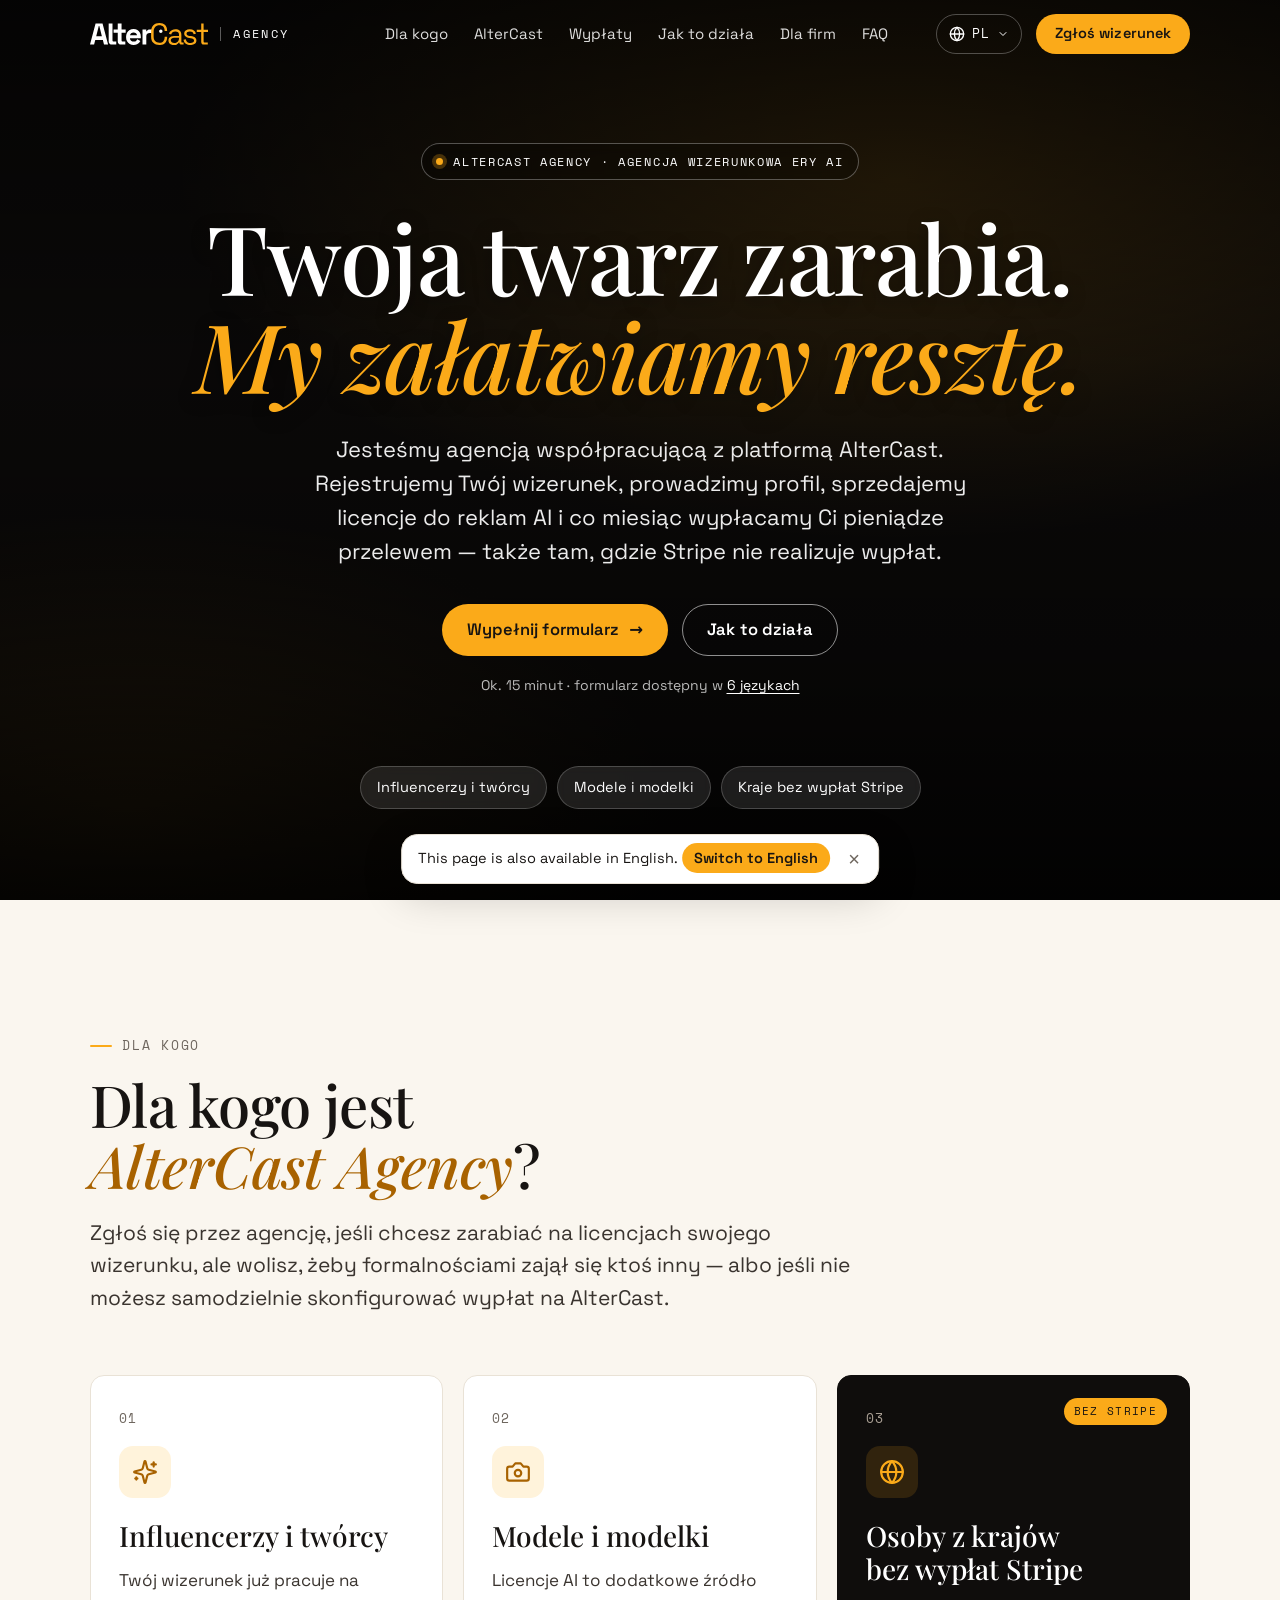
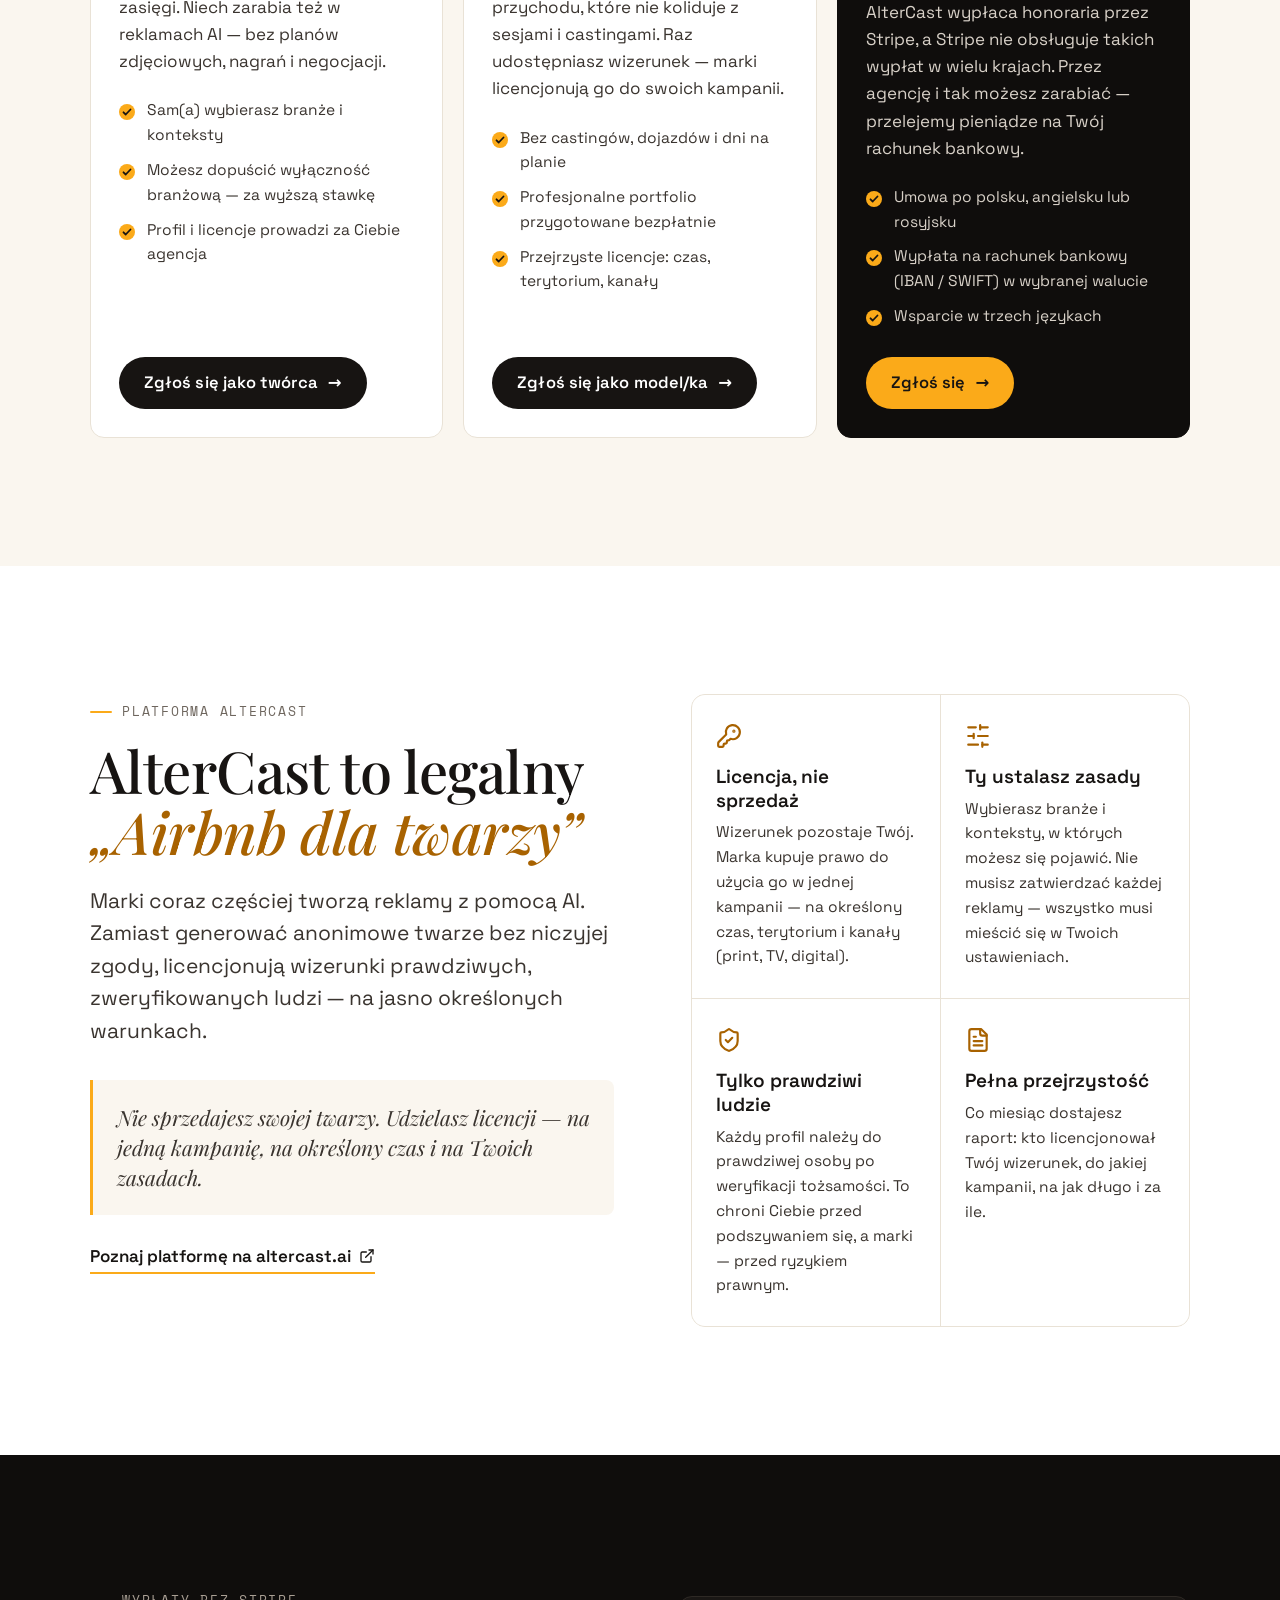
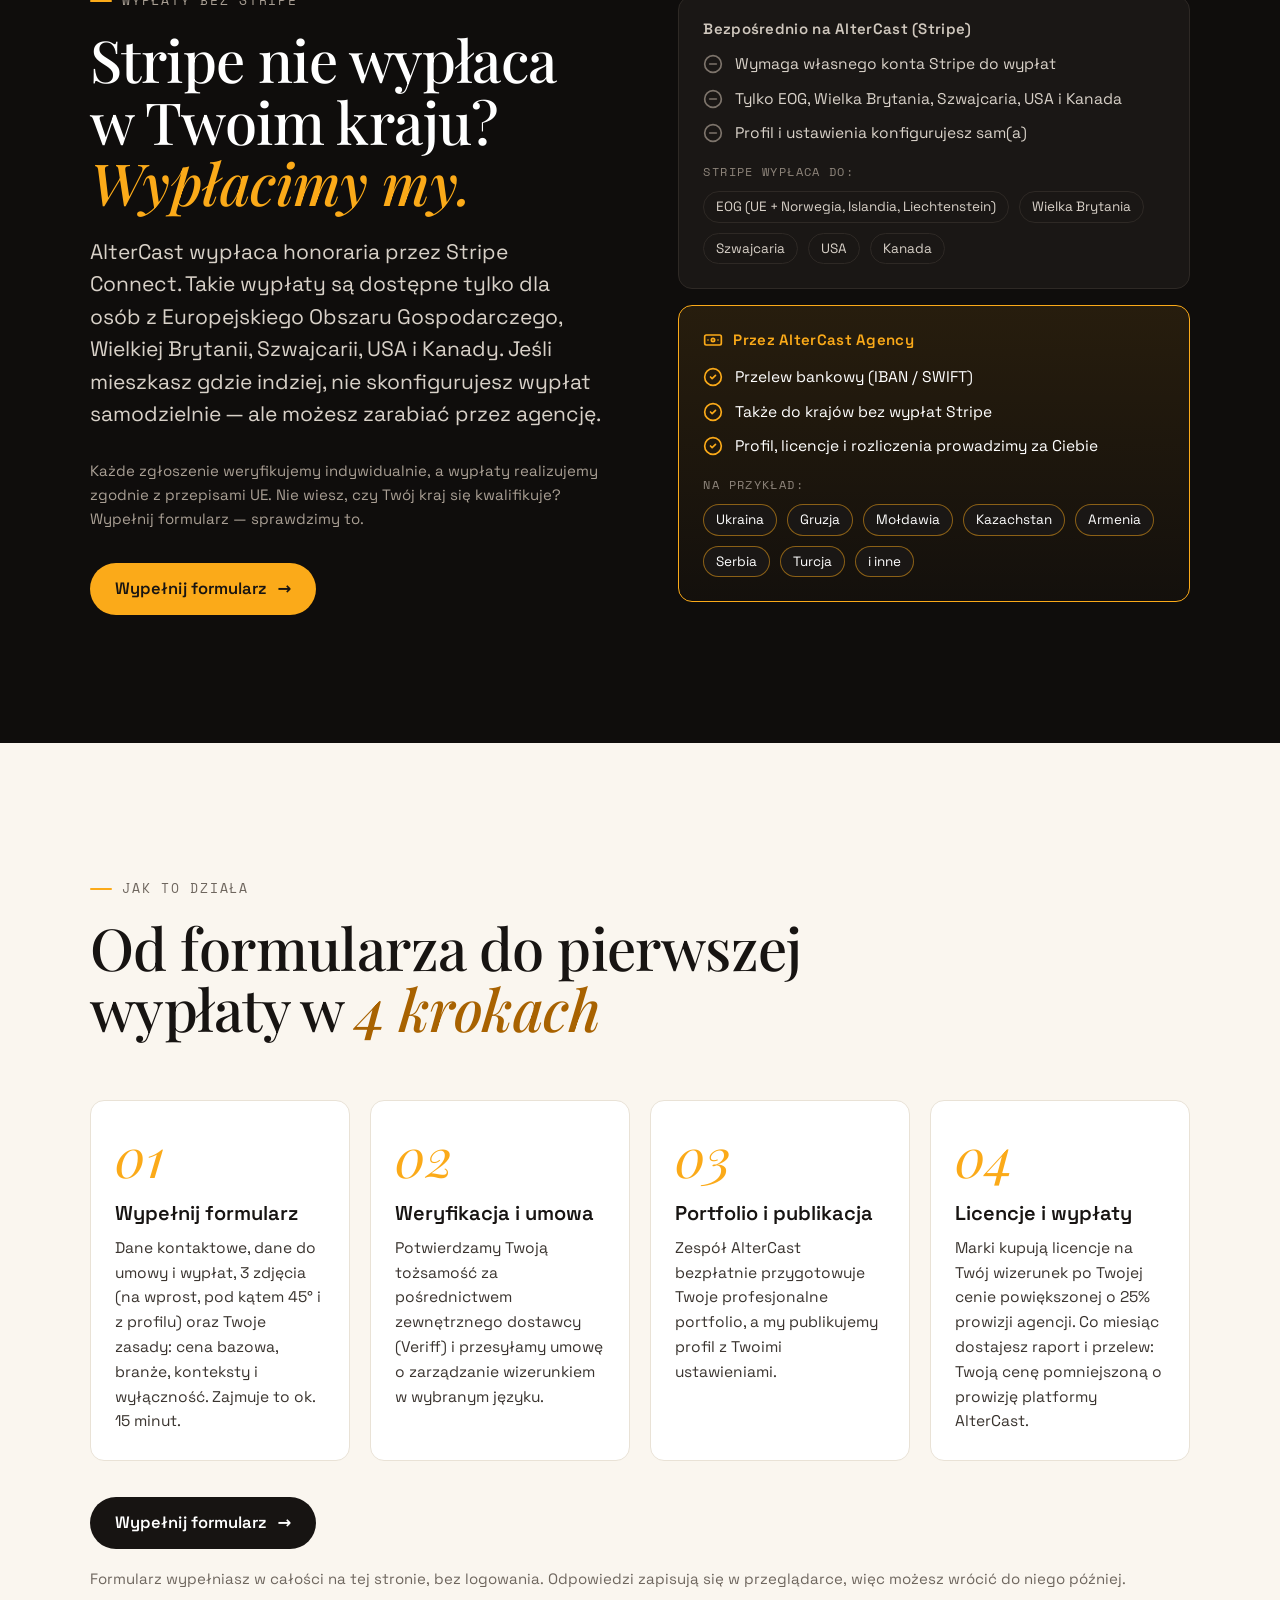
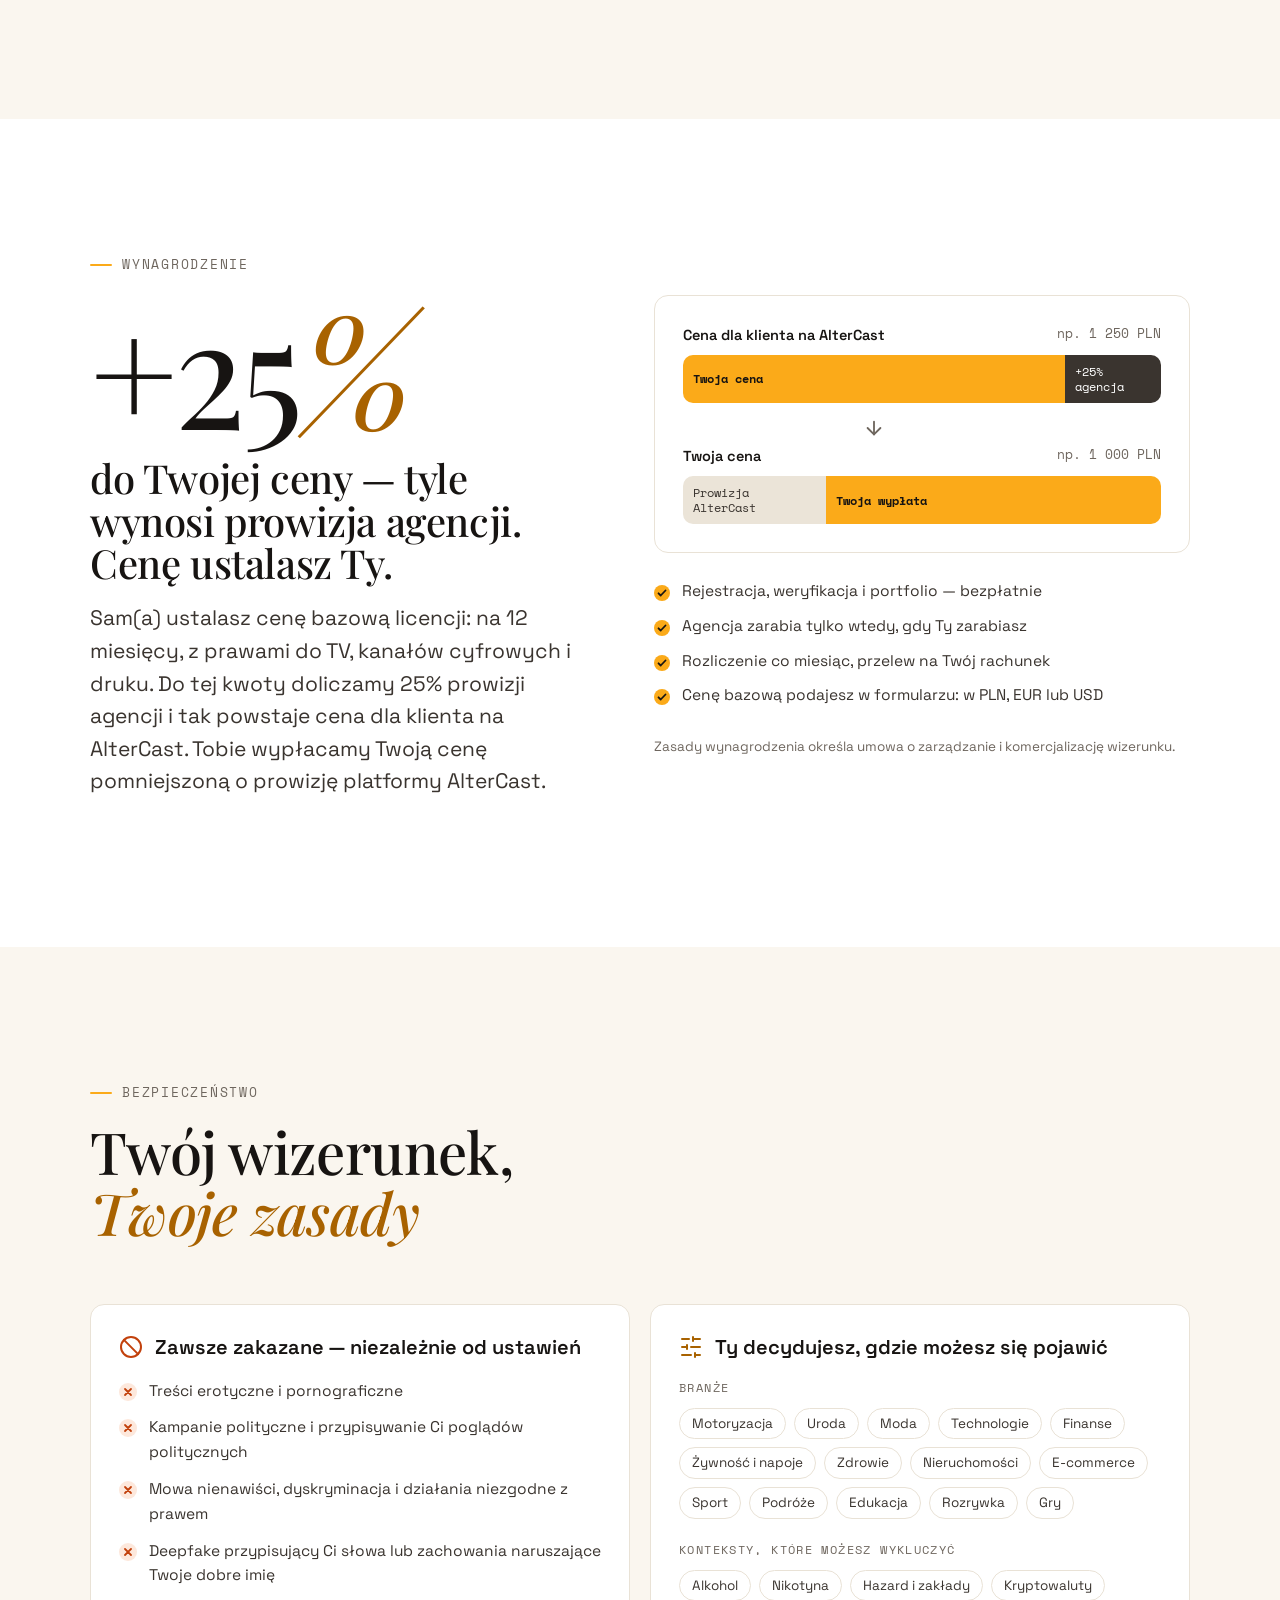
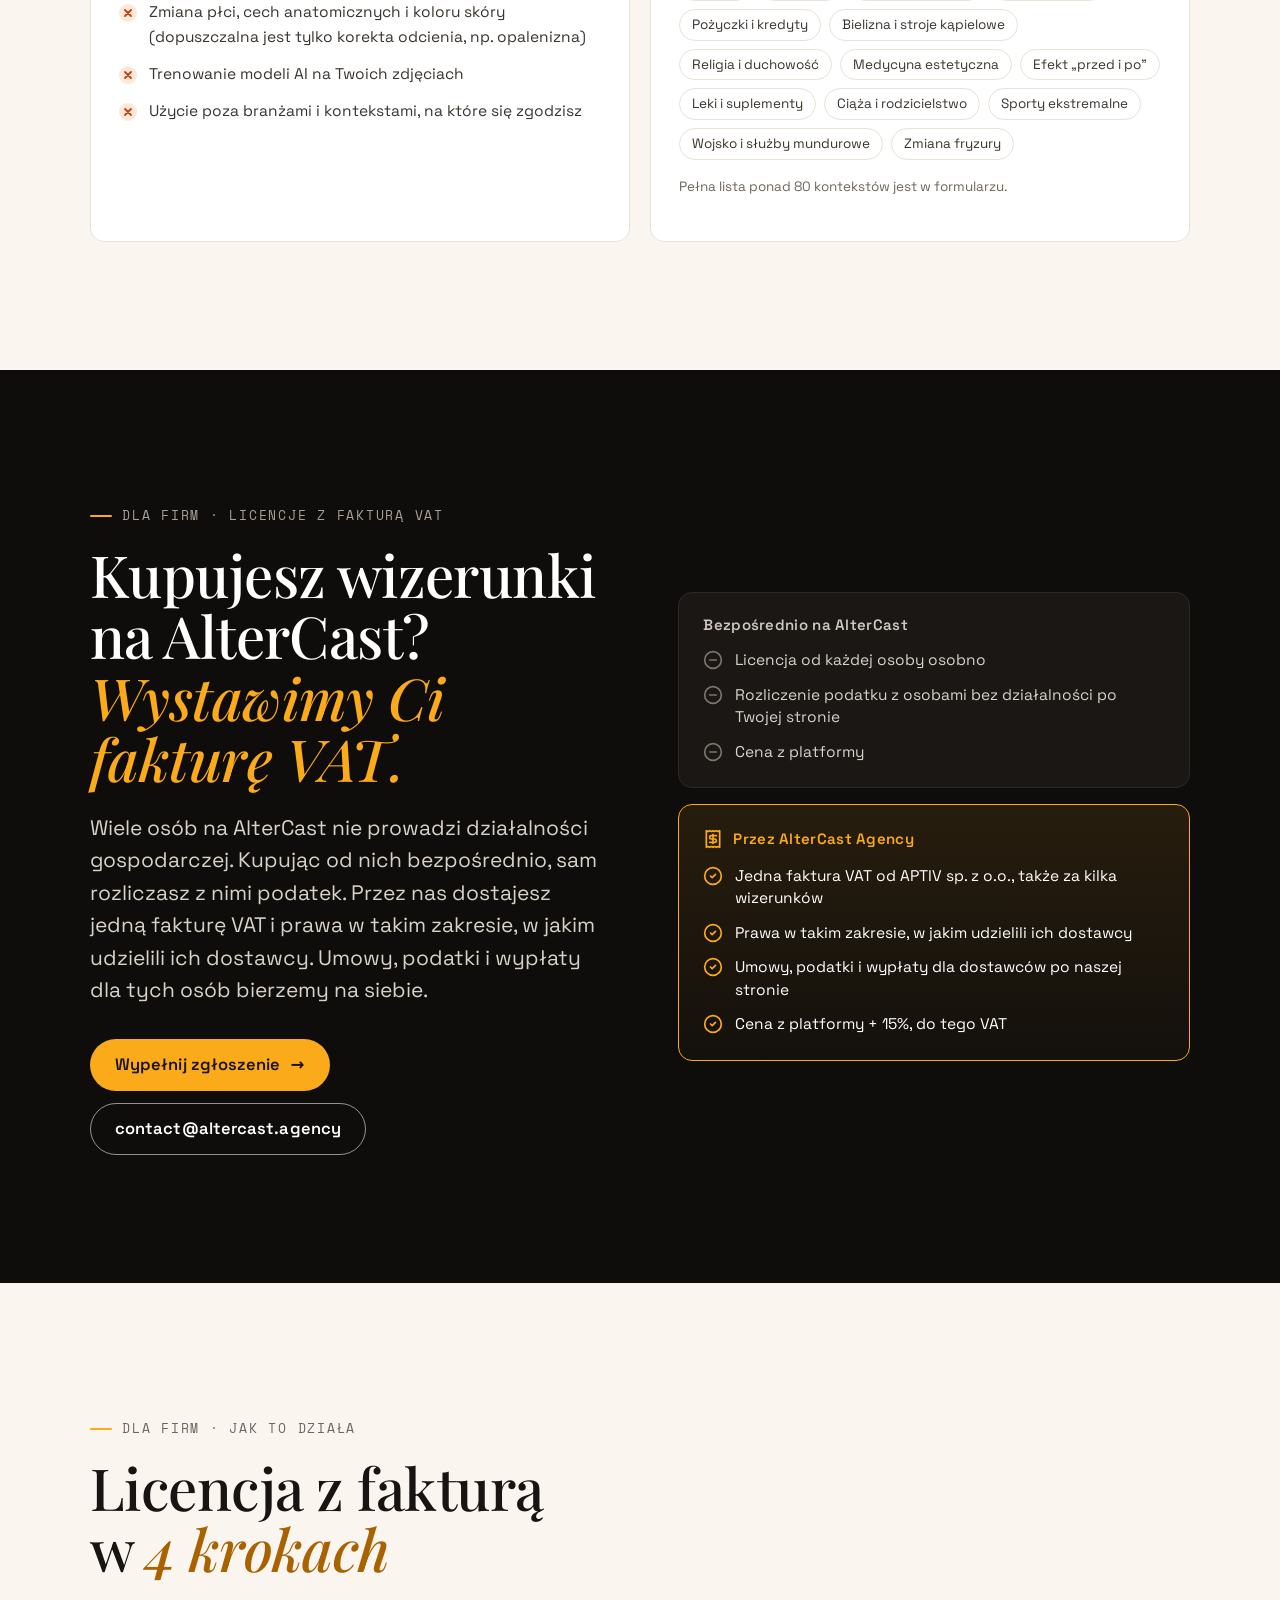
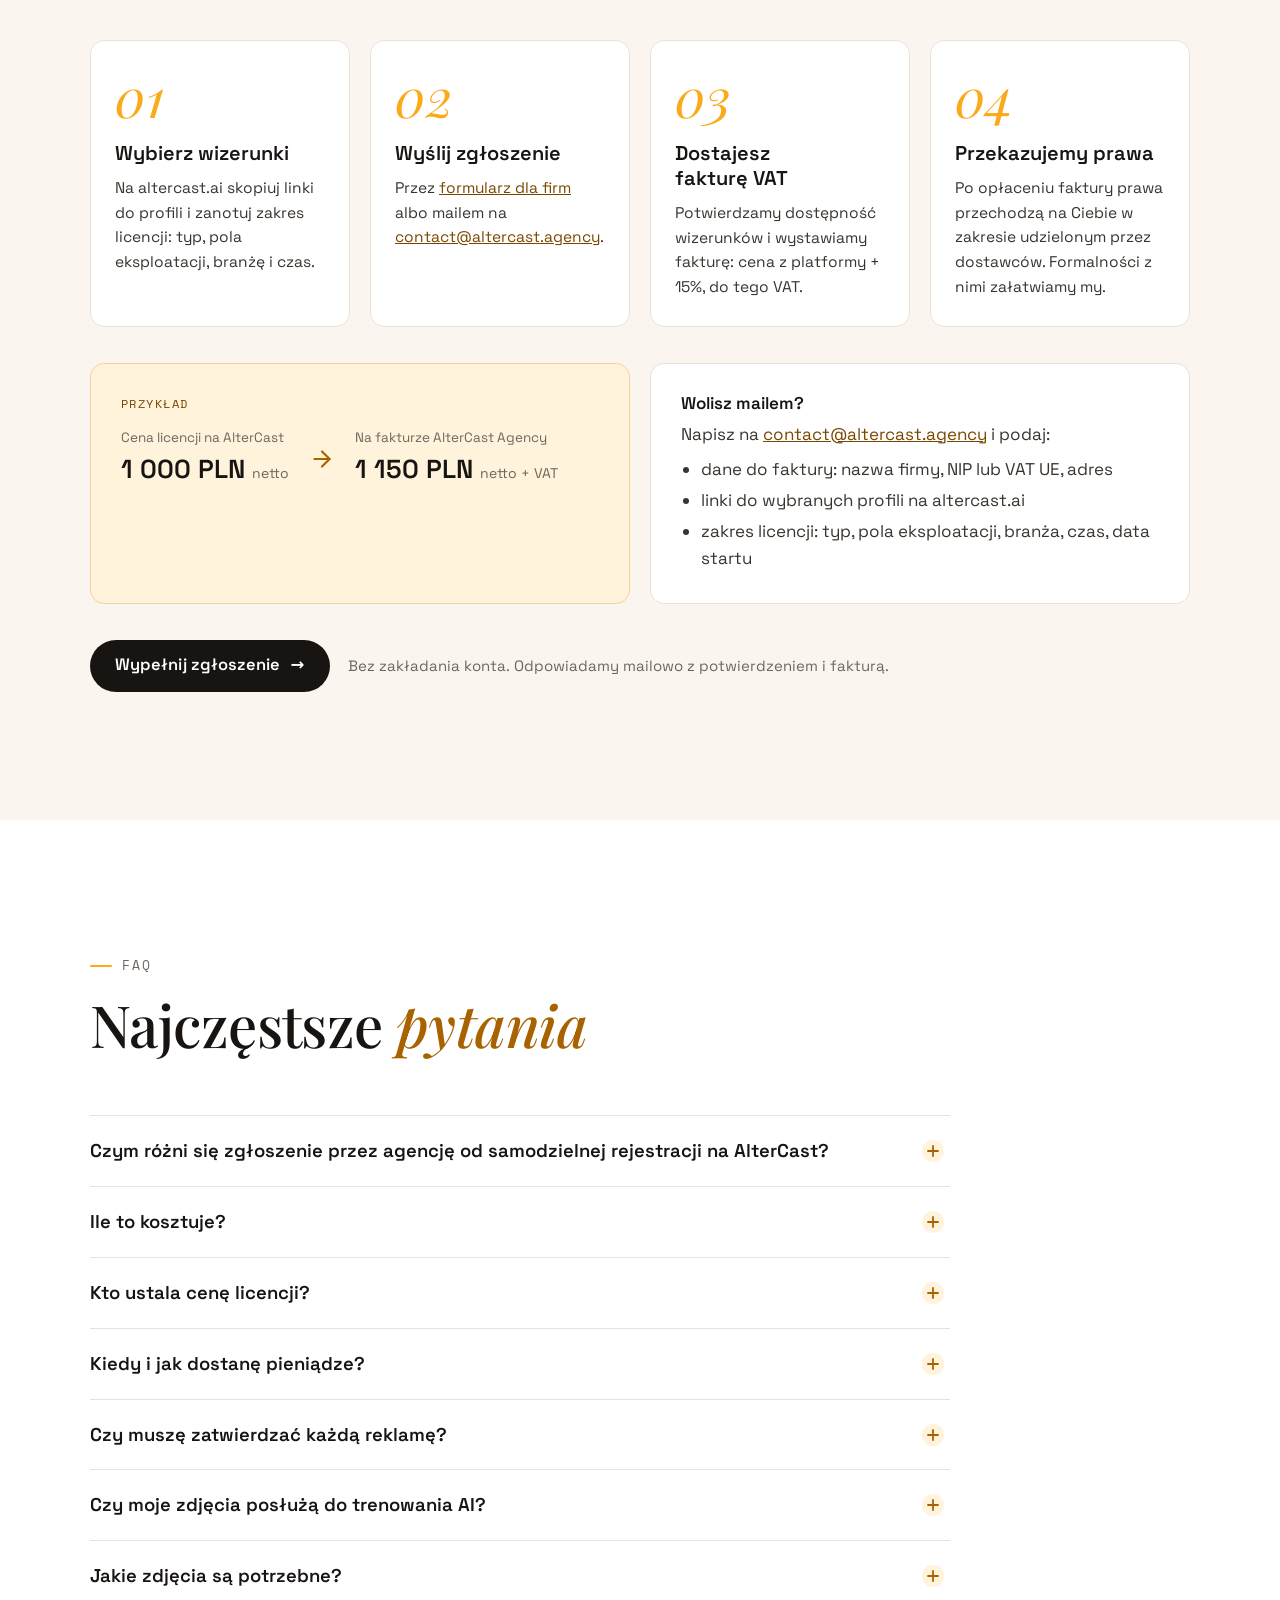
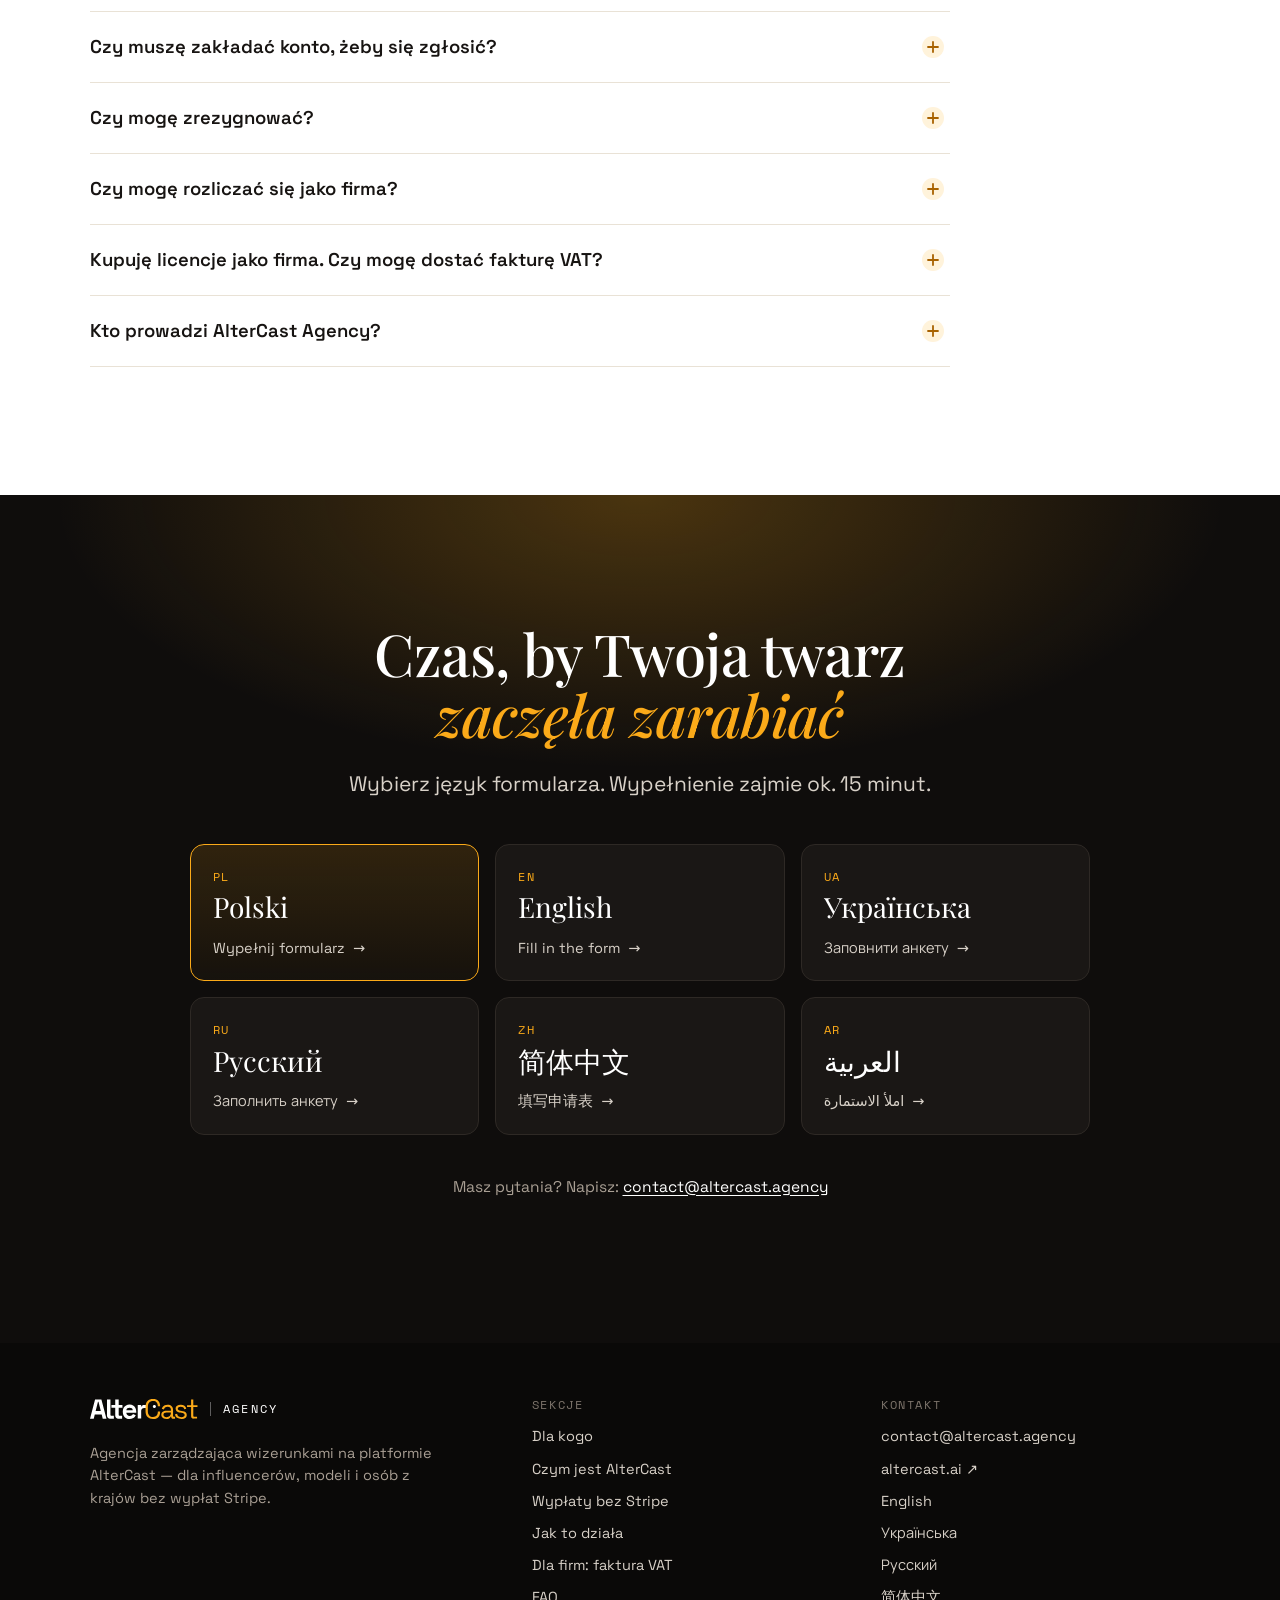
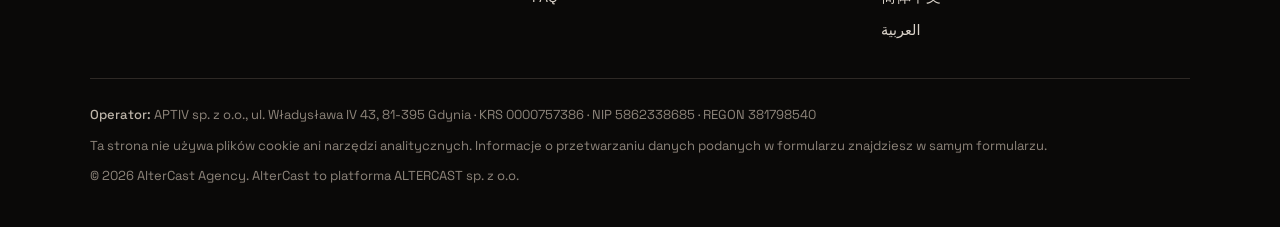
==== commit 079ee609: "Dla firm: homepage section, nav link and FAQ (PL) Co-Authored-By: Claude Opus 5.5 <noreply@anthropic" ====
--- a/index.html
+++ b/index.html
@@ -28,7 +28,7 @@
 <link rel="apple-touch-icon" href="assets/apple-touch-icon.png">
 <link rel="preload" href="assets/fonts/playfair-display-latin-wght-normal.woff2" as="font" type="font/woff2" crossorigin>
 <link rel="preload" href="assets/fonts/space-grotesk-latin-wght-normal.woff2" as="font" type="font/woff2" crossorigin>
-<link rel="stylesheet" href="assets/style.css?v=20261016d">
+<link rel="stylesheet" href="assets/style.css?v=20261020a">
 <script type="application/ld+json">{"@context":"https://schema.org","@type":"Organization","name":"AlterCast Agency","url":"https://altercast.agency/","email":"contact@altercast.agency","legalName":"APTIV sp. z o.o.","address":{"@type":"PostalAddress","streetAddress":"ul. Władysława IV 43","postalCode":"81-395","addressLocality":"Gdynia","addressCountry":"PL"}}</script>
 </head>
 <body>
@@ -37,7 +37,7 @@
 <header class="site-header">
   <div class="wrap">
     <a class="brand" href="./" aria-label="AlterCast Agency"><svg viewBox="0 0 1104 205" role="img" aria-label="AlterCast"><use href="#ac-logo"/></svg><span class="brand-tag">Agency</span></a>
-    <nav class="nav" aria-label="Main"><a href="#dla-kogo">Dla kogo</a><a href="#altercast">AlterCast</a><a href="#wyplaty">Wypłaty</a><a href="#jak-to-dziala">Jak to działa</a><a href="#faq">FAQ</a></nav>
+    <nav class="nav" aria-label="Main"><a href="#dla-kogo">Dla kogo</a><a href="#altercast">AlterCast</a><a href="#wyplaty">Wypłaty</a><a href="#jak-to-dziala">Jak to działa</a><a href="#dla-firm">Dla firm</a><a href="#faq">FAQ</a></nav>
     <div class="header-actions">
       <details class="lang-menu"><summary aria-label="Język strony: Polski"><svg class="lm-globe" viewBox="0 0 24 24" fill="none" stroke="currentColor" stroke-width="2" stroke-linecap="round" stroke-linejoin="round" aria-hidden="true"><circle cx="12" cy="12" r="10"/><path d="M12 2a14.5 14.5 0 0 0 0 20 14.5 14.5 0 0 0 0-20"/><path d="M2 12h20"/></svg><span lang="pl">PL</span><svg class="lm-chev" viewBox="0 0 24 24" fill="none" stroke="currentColor" stroke-width="2" stroke-linecap="round" stroke-linejoin="round" aria-hidden="true"><path d="m6 9 6 6 6-6"/></svg></summary><nav class="lang-list" aria-label="Język strony"><a href="./" hreflang="pl" lang="pl" aria-current="true"><span>Polski</span><span class="lc">PL</span></a><a href="en/" hreflang="en" lang="en"><span>English</span><span class="lc">EN</span></a><a href="ua/" hreflang="uk" lang="uk"><span>Українська</span><span class="lc">UA</span></a><a href="ru/" hreflang="ru" lang="ru"><span>Русский</span><span class="lc">RU</span></a><a href="zh/" hreflang="zh-Hans" lang="zh-Hans"><span>简体中文</span><span class="lc">ZH</span></a><a href="ar/" hreflang="ar" lang="ar"><span>العربية</span><span class="lc">AR</span></a></nav></details>
       <a class="btn btn-sm" href="formularz/">Zgłoś wizerunek</a>
@@ -45,7 +45,7 @@
     <button class="menu-btn" type="button" aria-expanded="false" aria-controls="mobile-panel" aria-label="Menu"><svg viewBox="0 0 24 24" fill="none" stroke="currentColor" stroke-width="2" stroke-linecap="round" stroke-linejoin="round" aria-hidden="true"><line x1="4" x2="20" y1="6" y2="6"/><line x1="4" x2="20" y1="12" y2="12"/><line x1="4" x2="20" y1="18" y2="18"/></svg></button>
   </div>
   <div class="mobile-panel" id="mobile-panel">
-    <a class="m-link" href="#dla-kogo">Dla kogo</a><a class="m-link" href="#altercast">Czym jest AlterCast</a><a class="m-link" href="#wyplaty">Wypłaty bez Stripe</a><a class="m-link" href="#jak-to-dziala">Jak to działa</a><a class="m-link" href="#faq">FAQ</a>
+    <a class="m-link" href="#dla-kogo">Dla kogo</a><a class="m-link" href="#altercast">Czym jest AlterCast</a><a class="m-link" href="#wyplaty">Wypłaty bez Stripe</a><a class="m-link" href="#jak-to-dziala">Jak to działa</a><a class="m-link" href="#dla-firm">Dla firm: faktura VAT</a><a class="m-link" href="#faq">FAQ</a>
     <a class="btn" href="formularz/">Wypełnij formularz <span class="arr" aria-hidden="true">→</span></a>
   </div>
 </header>
@@ -204,15 +204,65 @@
   </div>
 </section>
 
+<section class="section on-dark" id="dla-firm" aria-labelledby="firm-title">
+  <div class="wrap payout-grid">
+    <div class="reveal">
+      <span class="eyebrow">Dla firm · licencje z fakturą VAT</span>
+      <h2 class="h2" id="firm-title">Kupujesz wizerunki na AlterCast? <em>Wystawimy Ci fakturę VAT.</em></h2>
+      <p class="lead" style="margin-top:22px">Wiele osób na AlterCast nie prowadzi działalności gospodarczej. Kupując od nich bezpośrednio, sam rozliczasz z nimi podatek. Przez nas dostajesz jedną fakturę VAT i prawa w takim zakresie, w jakim udzielili ich dostawcy. Umowy, podatki i wypłaty dla tych osób bierzemy na siebie.</p>
+      <div class="payout-cta firm-ctas"><a class="btn" href="dla-firm/">Wypełnij zgłoszenie <span class="arr" aria-hidden="true">→</span></a><a class="btn btn-ghost" href="mailto:contact@altercast.agency?subject=Licencja%20z%20faktur%C4%85%20VAT">contact@altercast.agency</a></div>
+    </div>
+    <div class="compare reveal">
+      <div class="compare-card muted">
+        <h3>Bezpośrednio na AlterCast</h3>
+        <ul><li><svg viewBox="0 0 24 24" fill="none" stroke="currentColor" stroke-width="2" stroke-linecap="round" stroke-linejoin="round" aria-hidden="true"><circle cx="12" cy="12" r="10"/><path d="M8 12h8"/></svg><span>Licencja od każdej osoby osobno</span></li><li><svg viewBox="0 0 24 24" fill="none" stroke="currentColor" stroke-width="2" stroke-linecap="round" stroke-linejoin="round" aria-hidden="true"><circle cx="12" cy="12" r="10"/><path d="M8 12h8"/></svg><span>Rozliczenie podatku z osobami bez działalności po Twojej stronie</span></li><li><svg viewBox="0 0 24 24" fill="none" stroke="currentColor" stroke-width="2" stroke-linecap="round" stroke-linejoin="round" aria-hidden="true"><circle cx="12" cy="12" r="10"/><path d="M8 12h8"/></svg><span>Cena z platformy</span></li></ul>
+      </div>
+      <div class="compare-card best">
+        <h3><svg width="20" height="20" viewBox="0 0 24 24" fill="none" stroke="currentColor" stroke-width="2" stroke-linecap="round" stroke-linejoin="round" aria-hidden="true"><path d="M4 2v20l2-1 2 1 2-1 2 1 2-1 2 1 2-1 2 1V2l-2 1-2-1-2 1-2-1-2 1-2-1-2 1Z"/><path d="M16 8h-6a2 2 0 1 0 0 4h4a2 2 0 1 1 0 4H8"/><path d="M12 17.5v-11"/></svg>Przez AlterCast Agency</h3>
+        <ul><li><svg viewBox="0 0 24 24" fill="none" stroke="currentColor" stroke-width="2" stroke-linecap="round" stroke-linejoin="round" aria-hidden="true"><circle cx="12" cy="12" r="10"/><path d="m9 12 2 2 4-4"/></svg><span>Jedna faktura VAT od APTIV sp. z o.o., także za kilka wizerunków</span></li><li><svg viewBox="0 0 24 24" fill="none" stroke="currentColor" stroke-width="2" stroke-linecap="round" stroke-linejoin="round" aria-hidden="true"><circle cx="12" cy="12" r="10"/><path d="m9 12 2 2 4-4"/></svg><span>Prawa w takim zakresie, w jakim udzielili ich dostawcy</span></li><li><svg viewBox="0 0 24 24" fill="none" stroke="currentColor" stroke-width="2" stroke-linecap="round" stroke-linejoin="round" aria-hidden="true"><circle cx="12" cy="12" r="10"/><path d="m9 12 2 2 4-4"/></svg><span>Umowy, podatki i wypłaty dla dostawców po naszej stronie</span></li><li><svg viewBox="0 0 24 24" fill="none" stroke="currentColor" stroke-width="2" stroke-linecap="round" stroke-linejoin="round" aria-hidden="true"><circle cx="12" cy="12" r="10"/><path d="m9 12 2 2 4-4"/></svg><span>Cena z platformy + 15%, do tego VAT</span></li></ul>
+      </div>
+    </div>
+  </div>
+</section>
+
+<section class="section cream" aria-labelledby="firm-steps-title">
+  <div class="wrap">
+    <div class="section-head reveal">
+      <span class="eyebrow">Dla firm · jak to działa</span>
+      <h2 class="h2" id="firm-steps-title">Licencja z fakturą w <em>4 krokach</em></h2>
+    </div>
+    <ol class="steps" style="list-style:none;margin:0;padding:0"><li class="step reveal"><div class="step-n">01</div><h3>Wybierz wizerunki</h3><p>Na altercast.ai skopiuj linki do profili i zanotuj zakres licencji: typ, pola eksploatacji, branżę i czas.</p></li><li class="step reveal"><div class="step-n">02</div><h3>Wyślij zgłoszenie</h3><p>Przez <a href="dla-firm/">formularz dla firm</a> albo mailem na <a href="mailto:contact@altercast.agency?subject=Licencja%20z%20faktur%C4%85%20VAT">contact@altercast.agency</a>.</p></li><li class="step reveal"><div class="step-n">03</div><h3>Dostajesz fakturę VAT</h3><p>Potwierdzamy dostępność wizerunków i wystawiamy fakturę: cena z platformy + 15%, do tego VAT.</p></li><li class="step reveal"><div class="step-n">04</div><h3>Przekazujemy prawa</h3><p>Po opłaceniu faktury prawa przechodzą na Ciebie w zakresie udzielonym przez dostawców. Formalności z nimi załatwiamy my.</p></li></ol>
+    <div class="firm-extra reveal">
+      <div class="firm-example">
+        <p class="firm-k">Przykład</p>
+        <div class="firm-calc">
+          <div><span class="fc-l">Cena licencji na AlterCast</span><span class="fc-v">1 000 PLN <small>netto</small></span></div>
+          <svg viewBox="0 0 24 24" fill="none" stroke="currentColor" stroke-width="2" stroke-linecap="round" stroke-linejoin="round" aria-hidden="true"><path d="M5 12h14"/><path d="m12 5 7 7-7 7"/></svg>
+          <div><span class="fc-l">Na fakturze AlterCast Agency</span><span class="fc-v">1 150 PLN <small>netto + VAT</small></span></div>
+        </div>
+      </div>
+      <div class="firm-mail">
+        <h3>Wolisz mailem?</h3>
+        <p>Napisz na <a href="mailto:contact@altercast.agency?subject=Licencja%20z%20faktur%C4%85%20VAT">contact@altercast.agency</a> i podaj:</p>
+        <ul><li>dane do faktury: nazwa firmy, NIP lub VAT UE, adres</li><li>linki do wybranych profili na altercast.ai</li><li>zakres licencji: typ, pola eksploatacji, branża, czas, data startu</li></ul>
+      </div>
+    </div>
+    <div class="steps-foot reveal">
+      <a class="btn btn-dark" href="dla-firm/">Wypełnij zgłoszenie <span class="arr" aria-hidden="true">→</span></a>
+      <p>Bez zakładania konta. Odpowiadamy mailowo z potwierdzeniem i fakturą.</p>
+    </div>
+  </div>
+</section>
+
 <section class="section" id="faq" aria-labelledby="faq-title">
   <div class="wrap">
     <div class="section-head reveal">
       <span class="eyebrow">FAQ</span>
       <h2 class="h2" id="faq-title">Najczęstsze <em>pytania</em></h2>
     </div>
-    <div class="faq reveal"><details><summary>Czym różni się zgłoszenie przez agencję od samodzielnej rejestracji na AlterCast?</summary><div class="answer"><p>Na AlterCast możesz zarejestrować się samodzielnie, jeśli mieszkasz w kraju, w którym Stripe realizuje wypłaty. Przez agencję oddajesz nam całą obsługę: konfigurację profilu, kontekstów i licencji oraz rozliczenia. Jeśli mieszkasz w kraju bez wypłat Stripe, przez agencję i tak możesz zarabiać na AlterCast.</p></div></details><details><summary>Ile to kosztuje?</summary><div class="answer"><p>Nic. Rejestracja, weryfikacja i portfolio są bezpłatne. Agencja zarabia na prowizji 25%, którą doliczamy do Twojej ceny, więc płaci ją klient. Zarabiamy tylko wtedy, gdy Ty zarabiasz.</p></div></details><details><summary>Kto ustala cenę licencji?</summary><div class="answer"><p>Ty. W formularzu podajesz cenę bazową licencji na 12 miesięcy z prawami do TV, kanałów cyfrowych i druku, w PLN, EUR lub USD. Cena dla klienta na AlterCast jest o 25% wyższa (prowizja agencji). Tobie wypłacamy Twoją cenę pomniejszoną o prowizję platformy AlterCast.</p></div></details><details><summary>Kiedy i jak dostanę pieniądze?</summary><div class="answer"><p>Rozliczamy się co miesiąc na podstawie raportów z platformy. Pieniądze przelewamy na rachunek bankowy podany w formularzu (IBAN, a dla kont zagranicznych także SWIFT/BIC).</p></div></details><details><summary>Czy muszę zatwierdzać każdą reklamę?</summary><div class="answer"><p>Nie. Zasady ustalasz z góry — branże, konteksty i wyłączność. Każda licencja musi się w nich mieścić.</p></div></details><details><summary>Czy moje zdjęcia posłużą do trenowania AI?</summary><div class="answer"><p>Nie. Zdjęcia służą do weryfikacji tożsamości i przygotowania portfolio. Oryginały nie są przekazywane markom.</p></div></details><details><summary>Jakie zdjęcia są potrzebne?</summary><div class="answer"><p>Trzy wyraźne zdjęcia: na wprost, pod kątem 45° i z profilu. Możesz je wgrać w formularzu, przesłać link albo umówić sesję zdjęciową z zespołem AlterCast.</p></div></details><details><summary>Czy muszę zakładać konto, żeby się zgłosić?</summary><div class="answer"><p>Nie. Formularz wypełniasz bezpośrednio na tej stronie, bez logowania. Zdjęcia możesz wgrać od razu w formularzu.</p></div></details><details><summary>Czy mogę zrezygnować?</summary><div class="answer"><p>Tak. Umowę można wypowiedzieć z miesięcznym okresem wypowiedzenia. Usuwamy wtedy Twój profil, a licencje sprzedane wcześniej pozostają ważne do końca okresu, na jaki zostały udzielone.</p></div></details><details><summary>Czy mogę rozliczać się jako firma?</summary><div class="answer"><p>Tak. W formularzu wybierasz, czy udzielasz licencji jako osoba prywatna, czy przez firmę.</p></div></details><details><summary>Kto prowadzi AlterCast Agency?</summary><div class="answer"><p>AlterCast Agency prowadzi APTIV sp. z o.o. z Gdyni — agencja zarządzająca prawami do wizerunku, która współpracuje z platformą AlterCast.</p></div></details></div>
-  </div>
-  <script type="application/ld+json">{"@context":"https://schema.org","@type":"FAQPage","mainEntity":[{"@type":"Question","name":"Czym różni się zgłoszenie przez agencję od samodzielnej rejestracji na AlterCast?","acceptedAnswer":{"@type":"Answer","text":"Na AlterCast możesz zarejestrować się samodzielnie, jeśli mieszkasz w kraju, w którym Stripe realizuje wypłaty. Przez agencję oddajesz nam całą obsługę: konfigurację profilu, kontekstów i licencji oraz rozliczenia. Jeśli mieszkasz w kraju bez wypłat Stripe, przez agencję i tak możesz zarabiać na AlterCast."}},{"@type":"Question","name":"Ile to kosztuje?","acceptedAnswer":{"@type":"Answer","text":"Nic. Rejestracja, weryfikacja i portfolio są bezpłatne. Agencja zarabia na prowizji 25%, którą doliczamy do Twojej ceny, więc płaci ją klient. Zarabiamy tylko wtedy, gdy Ty zarabiasz."}},{"@type":"Question","name":"Kto ustala cenę licencji?","acceptedAnswer":{"@type":"Answer","text":"Ty. W formularzu podajesz cenę bazową licencji na 12 miesięcy z prawami do TV, kanałów cyfrowych i druku, w PLN, EUR lub USD. Cena dla klienta na AlterCast jest o 25% wyższa (prowizja agencji). Tobie wypłacamy Twoją cenę pomniejszoną o prowizję platformy AlterCast."}},{"@type":"Question","name":"Kiedy i jak dostanę pieniądze?","acceptedAnswer":{"@type":"Answer","text":"Rozliczamy się co miesiąc na podstawie raportów z platformy. Pieniądze przelewamy na rachunek bankowy podany w formularzu (IBAN, a dla kont zagranicznych także SWIFT/BIC)."}},{"@type":"Question","name":"Czy muszę zatwierdzać każdą reklamę?","acceptedAnswer":{"@type":"Answer","text":"Nie. Zasady ustalasz z góry — branże, konteksty i wyłączność. Każda licencja musi się w nich mieścić."}},{"@type":"Question","name":"Czy moje zdjęcia posłużą do trenowania AI?","acceptedAnswer":{"@type":"Answer","text":"Nie. Zdjęcia służą do weryfikacji tożsamości i przygotowania portfolio. Oryginały nie są przekazywane markom."}},{"@type":"Question","name":"Jakie zdjęcia są potrzebne?","acceptedAnswer":{"@type":"Answer","text":"Trzy wyraźne zdjęcia: na wprost, pod kątem 45° i z profilu. Możesz je wgrać w formularzu, przesłać link albo umówić sesję zdjęciową z zespołem AlterCast."}},{"@type":"Question","name":"Czy muszę zakładać konto, żeby się zgłosić?","acceptedAnswer":{"@type":"Answer","text":"Nie. Formularz wypełniasz bezpośrednio na tej stronie, bez logowania. Zdjęcia możesz wgrać od razu w formularzu."}},{"@type":"Question","name":"Czy mogę zrezygnować?","acceptedAnswer":{"@type":"Answer","text":"Tak. Umowę można wypowiedzieć z miesięcznym okresem wypowiedzenia. Usuwamy wtedy Twój profil, a licencje sprzedane wcześniej pozostają ważne do końca okresu, na jaki zostały udzielone."}},{"@type":"Question","name":"Czy mogę rozliczać się jako firma?","acceptedAnswer":{"@type":"Answer","text":"Tak. W formularzu wybierasz, czy udzielasz licencji jako osoba prywatna, czy przez firmę."}},{"@type":"Question","name":"Kto prowadzi AlterCast Agency?","acceptedAnswer":{"@type":"Answer","text":"AlterCast Agency prowadzi APTIV sp. z o.o. z Gdyni — agencja zarządzająca prawami do wizerunku, która współpracuje z platformą AlterCast."}}]}</script>
+    <div class="faq reveal"><details><summary>Czym różni się zgłoszenie przez agencję od samodzielnej rejestracji na AlterCast?</summary><div class="answer"><p>Na AlterCast możesz zarejestrować się samodzielnie, jeśli mieszkasz w kraju, w którym Stripe realizuje wypłaty. Przez agencję oddajesz nam całą obsługę: konfigurację profilu, kontekstów i licencji oraz rozliczenia. Jeśli mieszkasz w kraju bez wypłat Stripe, przez agencję i tak możesz zarabiać na AlterCast.</p></div></details><details><summary>Ile to kosztuje?</summary><div class="answer"><p>Nic. Rejestracja, weryfikacja i portfolio są bezpłatne. Agencja zarabia na prowizji 25%, którą doliczamy do Twojej ceny, więc płaci ją klient. Zarabiamy tylko wtedy, gdy Ty zarabiasz.</p></div></details><details><summary>Kto ustala cenę licencji?</summary><div class="answer"><p>Ty. W formularzu podajesz cenę bazową licencji na 12 miesięcy z prawami do TV, kanałów cyfrowych i druku, w PLN, EUR lub USD. Cena dla klienta na AlterCast jest o 25% wyższa (prowizja agencji). Tobie wypłacamy Twoją cenę pomniejszoną o prowizję platformy AlterCast.</p></div></details><details><summary>Kiedy i jak dostanę pieniądze?</summary><div class="answer"><p>Rozliczamy się co miesiąc na podstawie raportów z platformy. Pieniądze przelewamy na rachunek bankowy podany w formularzu (IBAN, a dla kont zagranicznych także SWIFT/BIC).</p></div></details><details><summary>Czy muszę zatwierdzać każdą reklamę?</summary><div class="answer"><p>Nie. Zasady ustalasz z góry — branże, konteksty i wyłączność. Każda licencja musi się w nich mieścić.</p></div></details><details><summary>Czy moje zdjęcia posłużą do trenowania AI?</summary><div class="answer"><p>Nie. Zdjęcia służą do weryfikacji tożsamości i przygotowania portfolio. Oryginały nie są przekazywane markom.</p></div></details><details><summary>Jakie zdjęcia są potrzebne?</summary><div class="answer"><p>Trzy wyraźne zdjęcia: na wprost, pod kątem 45° i z profilu. Możesz je wgrać w formularzu, przesłać link albo umówić sesję zdjęciową z zespołem AlterCast.</p></div></details><details><summary>Czy muszę zakładać konto, żeby się zgłosić?</summary><div class="answer"><p>Nie. Formularz wypełniasz bezpośrednio na tej stronie, bez logowania. Zdjęcia możesz wgrać od razu w formularzu.</p></div></details><details><summary>Czy mogę zrezygnować?</summary><div class="answer"><p>Tak. Umowę można wypowiedzieć z miesięcznym okresem wypowiedzenia. Usuwamy wtedy Twój profil, a licencje sprzedane wcześniej pozostają ważne do końca okresu, na jaki zostały udzielone.</p></div></details><details><summary>Czy mogę rozliczać się jako firma?</summary><div class="answer"><p>Tak. W formularzu wybierasz, czy udzielasz licencji jako osoba prywatna, czy przez firmę.</p></div></details><details><summary>Kupuję licencje jako firma. Czy mogę dostać fakturę VAT?</summary><div class="answer"><p>Tak. Jeśli nie chcesz samodzielnie rozliczać podatku z osobami, które nie prowadzą działalności gospodarczej, licencję może nabyć AlterCast Agency. Dostajesz fakturę VAT od APTIV sp. z o.o. i prawa w takim zakresie, w jakim udzielili ich dostawcy, a formalności z nimi załatwiamy my. Cena to cena z platformy + 15%, do tego VAT. Zgłoszenie wyślesz przez <a href="dla-firm/">formularz dla firm</a> lub na <a href="mailto:contact@altercast.agency?subject=Licencja%20z%20faktur%C4%85%20VAT">contact@altercast.agency</a>.</p></div></details><details><summary>Kto prowadzi AlterCast Agency?</summary><div class="answer"><p>AlterCast Agency prowadzi APTIV sp. z o.o. z Gdyni — agencja zarządzająca prawami do wizerunku, która współpracuje z platformą AlterCast.</p></div></details></div>
+  </div>
+  <script type="application/ld+json">{"@context":"https://schema.org","@type":"FAQPage","mainEntity":[{"@type":"Question","name":"Czym różni się zgłoszenie przez agencję od samodzielnej rejestracji na AlterCast?","acceptedAnswer":{"@type":"Answer","text":"Na AlterCast możesz zarejestrować się samodzielnie, jeśli mieszkasz w kraju, w którym Stripe realizuje wypłaty. Przez agencję oddajesz nam całą obsługę: konfigurację profilu, kontekstów i licencji oraz rozliczenia. Jeśli mieszkasz w kraju bez wypłat Stripe, przez agencję i tak możesz zarabiać na AlterCast."}},{"@type":"Question","name":"Ile to kosztuje?","acceptedAnswer":{"@type":"Answer","text":"Nic. Rejestracja, weryfikacja i portfolio są bezpłatne. Agencja zarabia na prowizji 25%, którą doliczamy do Twojej ceny, więc płaci ją klient. Zarabiamy tylko wtedy, gdy Ty zarabiasz."}},{"@type":"Question","name":"Kto ustala cenę licencji?","acceptedAnswer":{"@type":"Answer","text":"Ty. W formularzu podajesz cenę bazową licencji na 12 miesięcy z prawami do TV, kanałów cyfrowych i druku, w PLN, EUR lub USD. Cena dla klienta na AlterCast jest o 25% wyższa (prowizja agencji). Tobie wypłacamy Twoją cenę pomniejszoną o prowizję platformy AlterCast."}},{"@type":"Question","name":"Kiedy i jak dostanę pieniądze?","acceptedAnswer":{"@type":"Answer","text":"Rozliczamy się co miesiąc na podstawie raportów z platformy. Pieniądze przelewamy na rachunek bankowy podany w formularzu (IBAN, a dla kont zagranicznych także SWIFT/BIC)."}},{"@type":"Question","name":"Czy muszę zatwierdzać każdą reklamę?","acceptedAnswer":{"@type":"Answer","text":"Nie. Zasady ustalasz z góry — branże, konteksty i wyłączność. Każda licencja musi się w nich mieścić."}},{"@type":"Question","name":"Czy moje zdjęcia posłużą do trenowania AI?","acceptedAnswer":{"@type":"Answer","text":"Nie. Zdjęcia służą do weryfikacji tożsamości i przygotowania portfolio. Oryginały nie są przekazywane markom."}},{"@type":"Question","name":"Jakie zdjęcia są potrzebne?","acceptedAnswer":{"@type":"Answer","text":"Trzy wyraźne zdjęcia: na wprost, pod kątem 45° i z profilu. Możesz je wgrać w formularzu, przesłać link albo umówić sesję zdjęciową z zespołem AlterCast."}},{"@type":"Question","name":"Czy muszę zakładać konto, żeby się zgłosić?","acceptedAnswer":{"@type":"Answer","text":"Nie. Formularz wypełniasz bezpośrednio na tej stronie, bez logowania. Zdjęcia możesz wgrać od razu w formularzu."}},{"@type":"Question","name":"Czy mogę zrezygnować?","acceptedAnswer":{"@type":"Answer","text":"Tak. Umowę można wypowiedzieć z miesięcznym okresem wypowiedzenia. Usuwamy wtedy Twój profil, a licencje sprzedane wcześniej pozostają ważne do końca okresu, na jaki zostały udzielone."}},{"@type":"Question","name":"Czy mogę rozliczać się jako firma?","acceptedAnswer":{"@type":"Answer","text":"Tak. W formularzu wybierasz, czy udzielasz licencji jako osoba prywatna, czy przez firmę."}},{"@type":"Question","name":"Kupuję licencje jako firma. Czy mogę dostać fakturę VAT?","acceptedAnswer":{"@type":"Answer","text":"Tak. Jeśli nie chcesz samodzielnie rozliczać podatku z osobami, które nie prowadzą działalności gospodarczej, licencję może nabyć AlterCast Agency. Dostajesz fakturę VAT od APTIV sp. z o.o. i prawa w takim zakresie, w jakim udzielili ich dostawcy, a formalności z nimi załatwiamy my. Cena to cena z platformy + 15%, do tego VAT. Zgłoszenie wyślesz przez formularz dla firm na altercast.agency/dla-firm/ lub na contact@altercast.agency."}},{"@type":"Question","name":"Kto prowadzi AlterCast Agency?","acceptedAnswer":{"@type":"Answer","text":"AlterCast Agency prowadzi APTIV sp. z o.o. z Gdyni — agencja zarządzająca prawami do wizerunku, która współpracuje z platformą AlterCast."}}]}</script>
 </section>
 
 <section class="section final on-dark" id="apply" aria-labelledby="final-title">
@@ -234,7 +284,7 @@
       </div>
       <div>
         <h4>Sekcje</h4>
-        <div class="foot-links"><a href="#dla-kogo">Dla kogo</a><a href="#altercast">Czym jest AlterCast</a><a href="#wyplaty">Wypłaty bez Stripe</a><a href="#jak-to-dziala">Jak to działa</a><a href="#faq">FAQ</a></div>
+        <div class="foot-links"><a href="#dla-kogo">Dla kogo</a><a href="#altercast">Czym jest AlterCast</a><a href="#wyplaty">Wypłaty bez Stripe</a><a href="#jak-to-dziala">Jak to działa</a><a href="dla-firm/">Dla firm: faktura VAT</a><a href="#faq">FAQ</a></div>
       </div>
       <div>
         <h4>Kontakt</h4>
--- a/assets/style.css
+++ b/assets/style.css
@@ -349,3 +349,23 @@
 [dir="rtl"] .arr{display:inline-block;transform:scaleX(-1)}
 [dir="rtl"] .btn:hover .arr{transform:scaleX(-1) translateX(3px)}
 [dir="rtl"] :is(input[type=email],input[type=url],input[type=tel]){direction:ltr;text-align:right}
+
+/* ---------- Dla firm (licencje z fakturą VAT) ---------- */
+.firm-ctas{display:flex;flex-wrap:wrap;gap:12px}
+.firm-extra{display:grid;grid-template-columns:repeat(2,minmax(0,1fr));gap:20px;margin-top:36px}
+.firm-extra > *{min-width:0}
+.firm-example,.firm-mail{border-radius:var(--radius);padding:clamp(22px,3vw,30px)}
+.firm-example{background:var(--amber-soft);border:1px solid #f0d49c}
+.firm-mail{background:var(--paper);border:1px solid var(--line)}
+.firm-k{font-family:var(--mono);font-size:12px;letter-spacing:.12em;text-transform:uppercase;color:#7a4700;margin:0 0 14px}
+.firm-calc{display:flex;flex-wrap:wrap;align-items:center;gap:12px 20px}
+.firm-calc .fc-l{display:block;font-size:13.5px;color:var(--muted)}
+.firm-calc .fc-v{display:block;font-size:26px;font-weight:600;color:var(--ink);white-space:nowrap}
+.firm-calc .fc-v small{font-size:14px;font-weight:400;color:var(--muted)}
+.firm-calc > svg{width:26px;height:26px;color:#a86200;flex-shrink:0}
+.firm-mail h3{font-family:var(--sans);font-size:17px;font-weight:600;margin:0 0 8px}
+.firm-mail p{margin:0 0 8px;color:var(--ink-2)}
+.firm-mail a,.step p a{color:#7a4700}
+.firm-mail ul{list-style:disc;padding-inline-start:20px;color:var(--ink-2);display:grid;gap:4px}
+@media (max-width:860px){.firm-extra{grid-template-columns:1fr}}
+[dir="rtl"] .firm-calc > svg{transform:scaleX(-1)}
